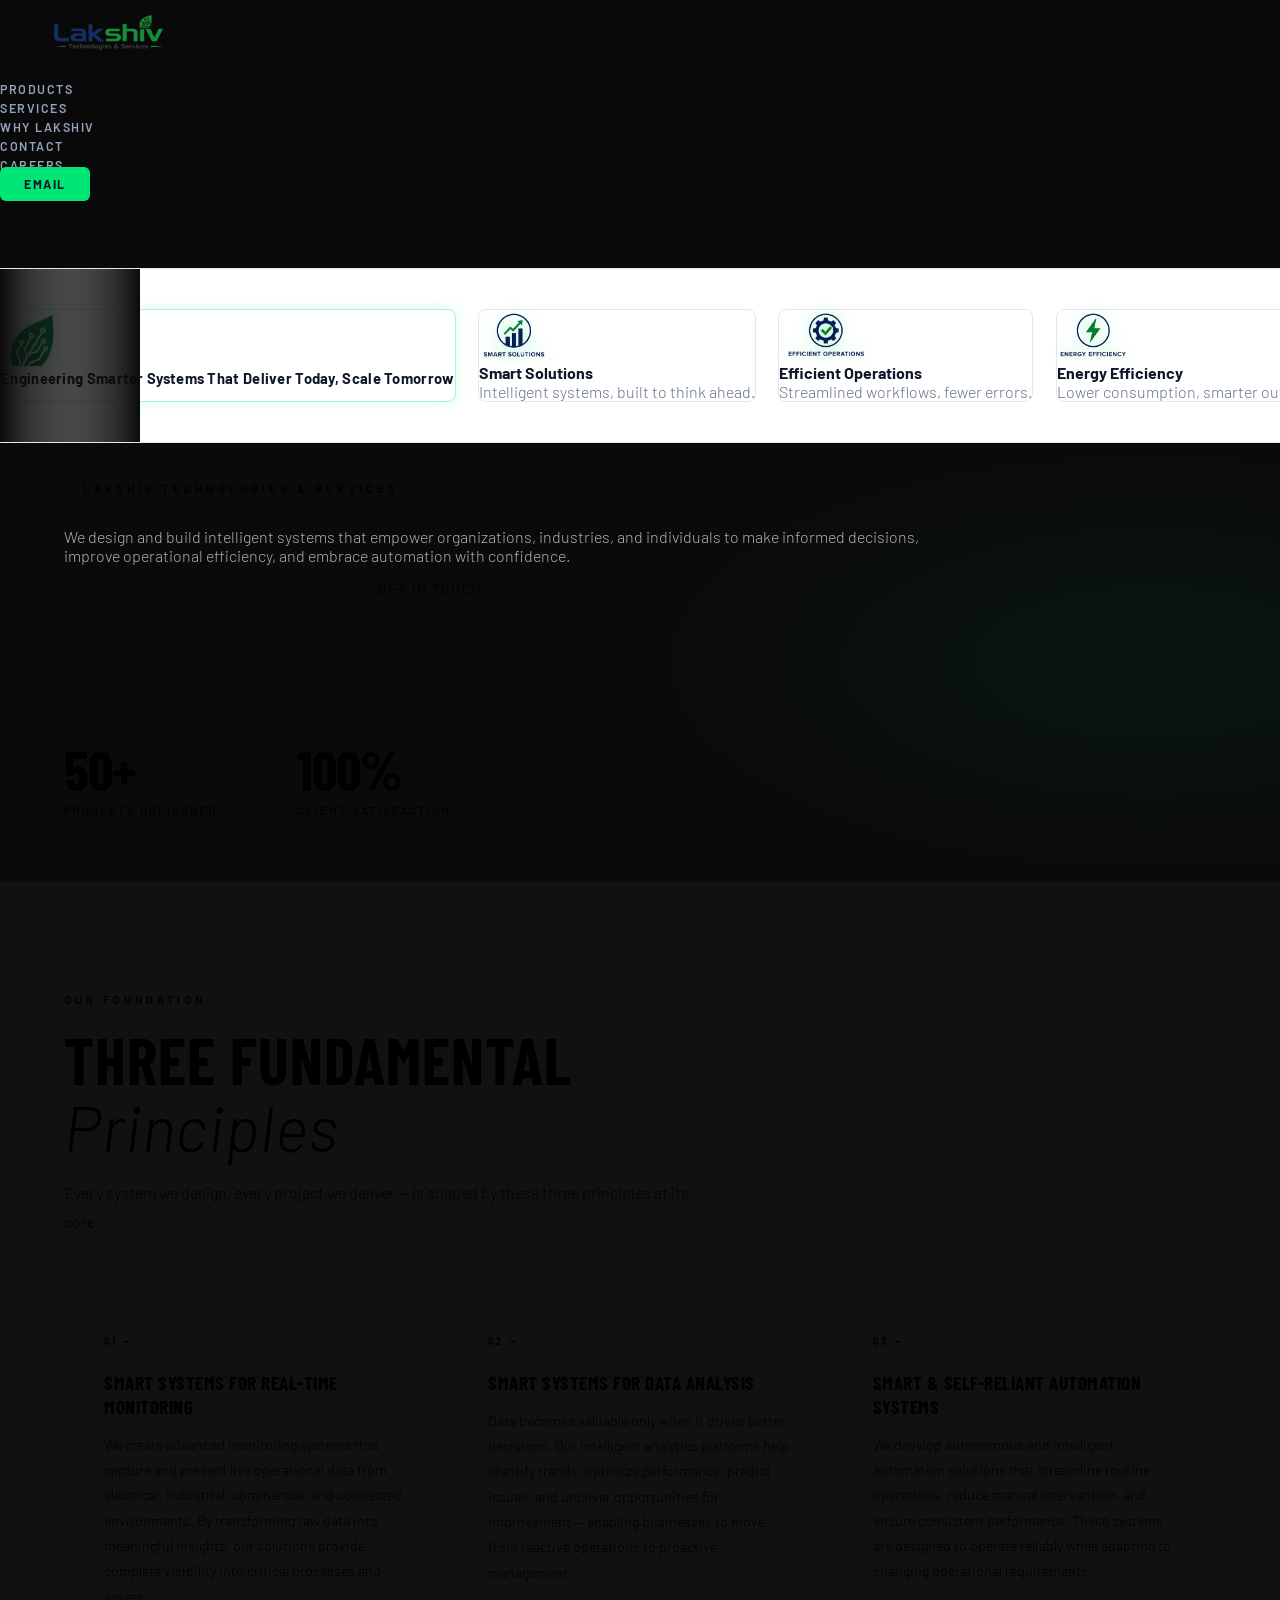
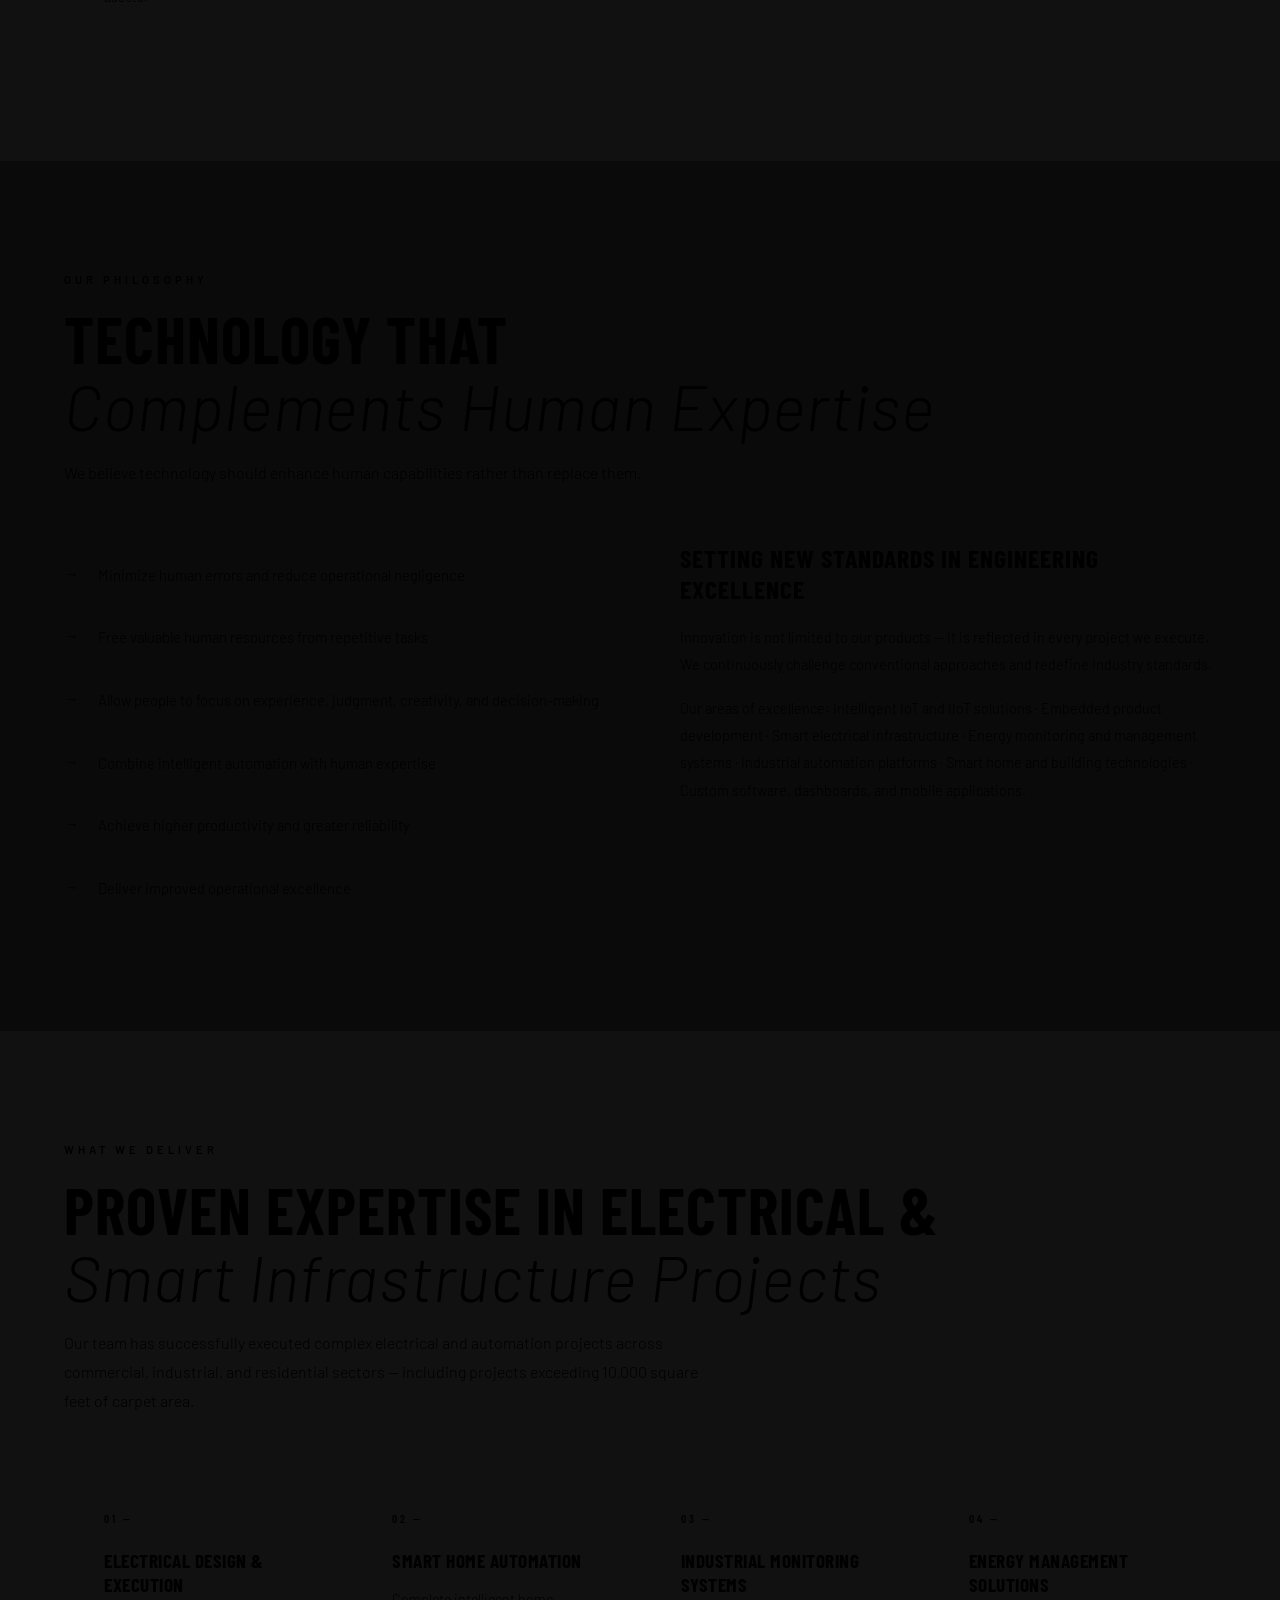
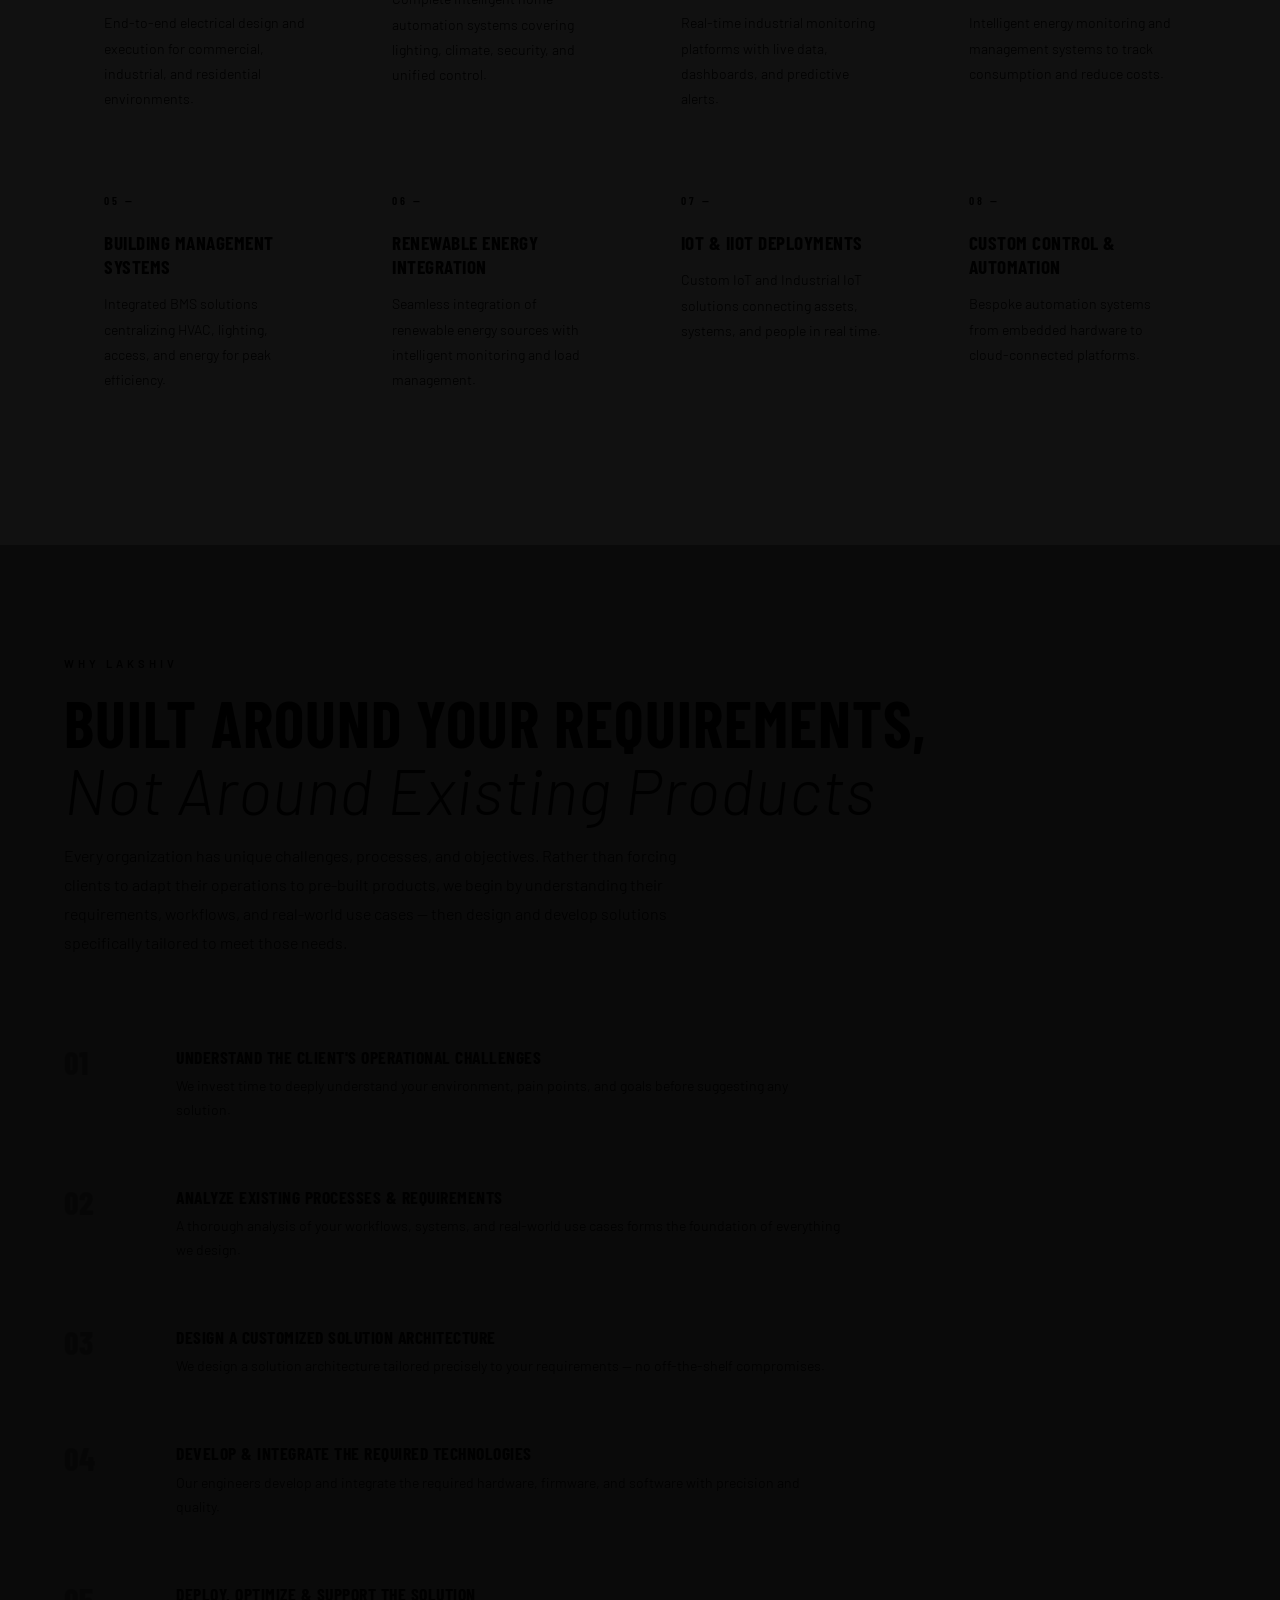
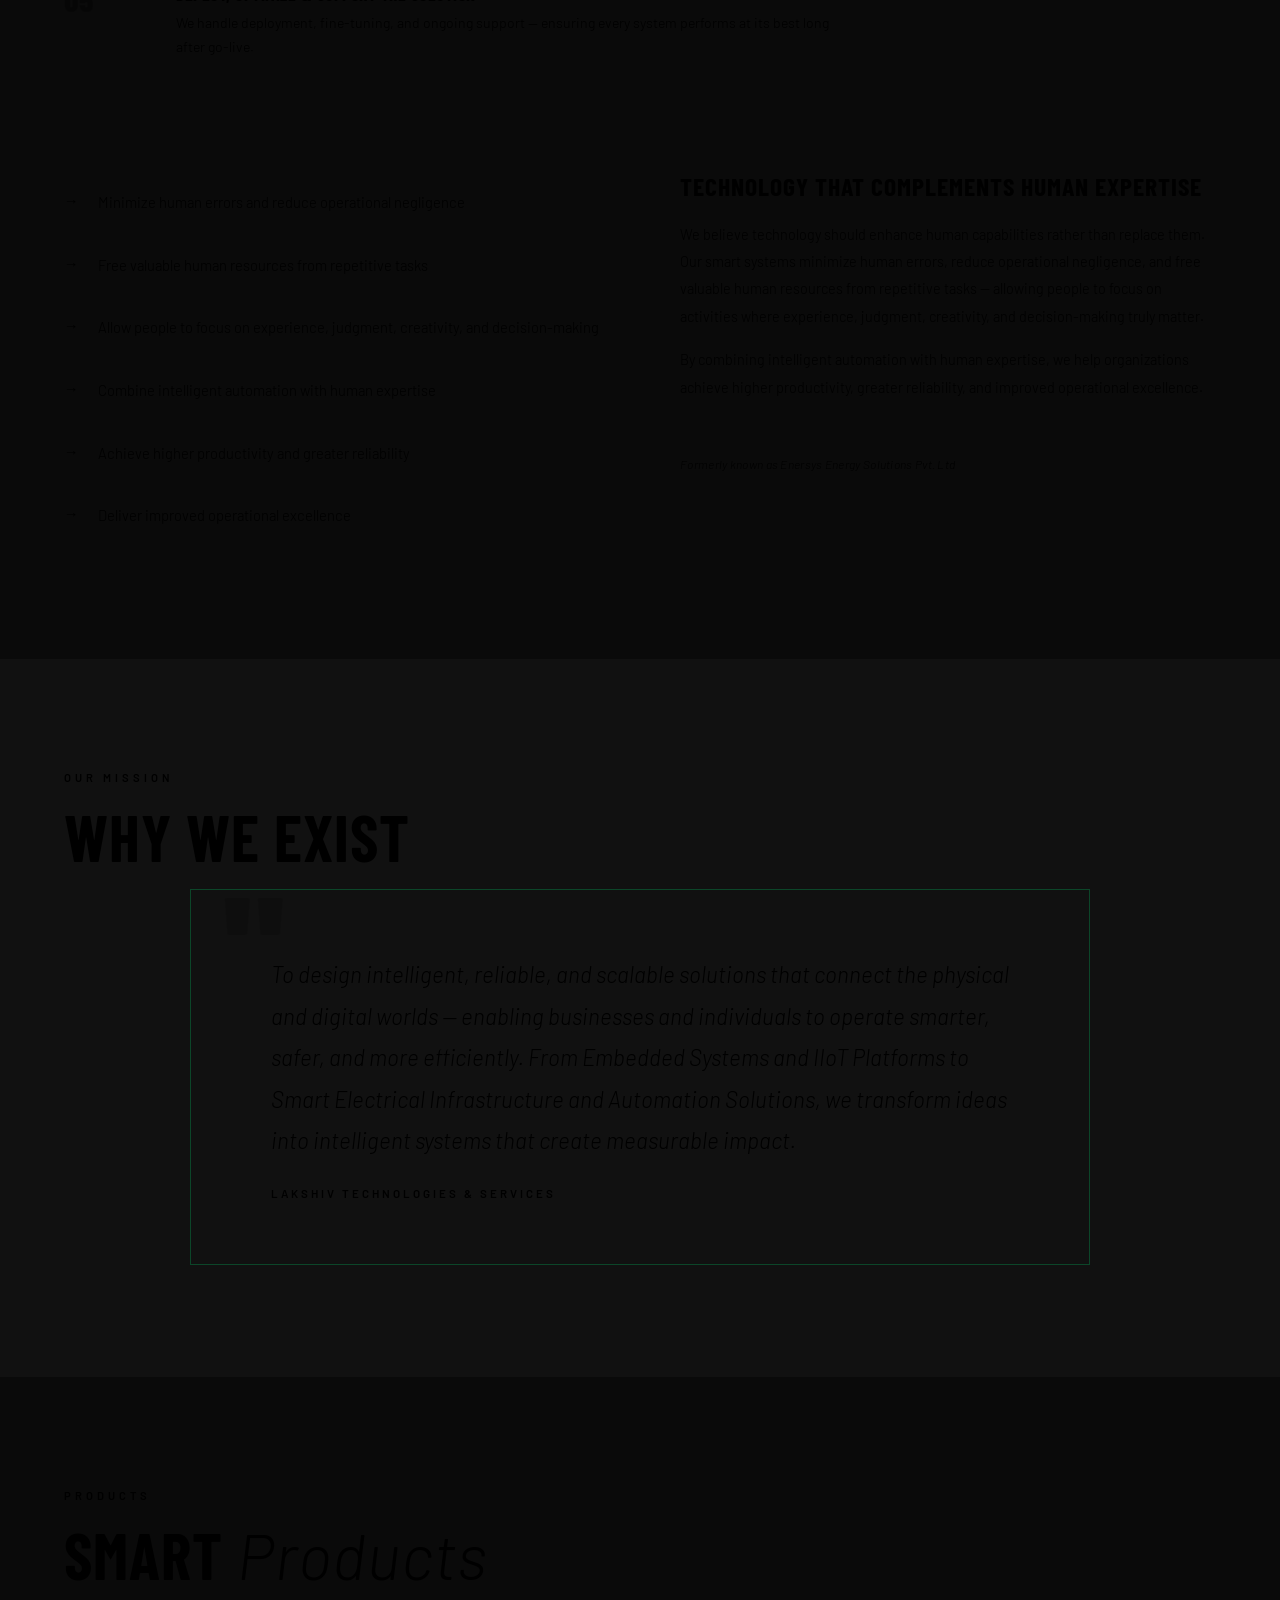
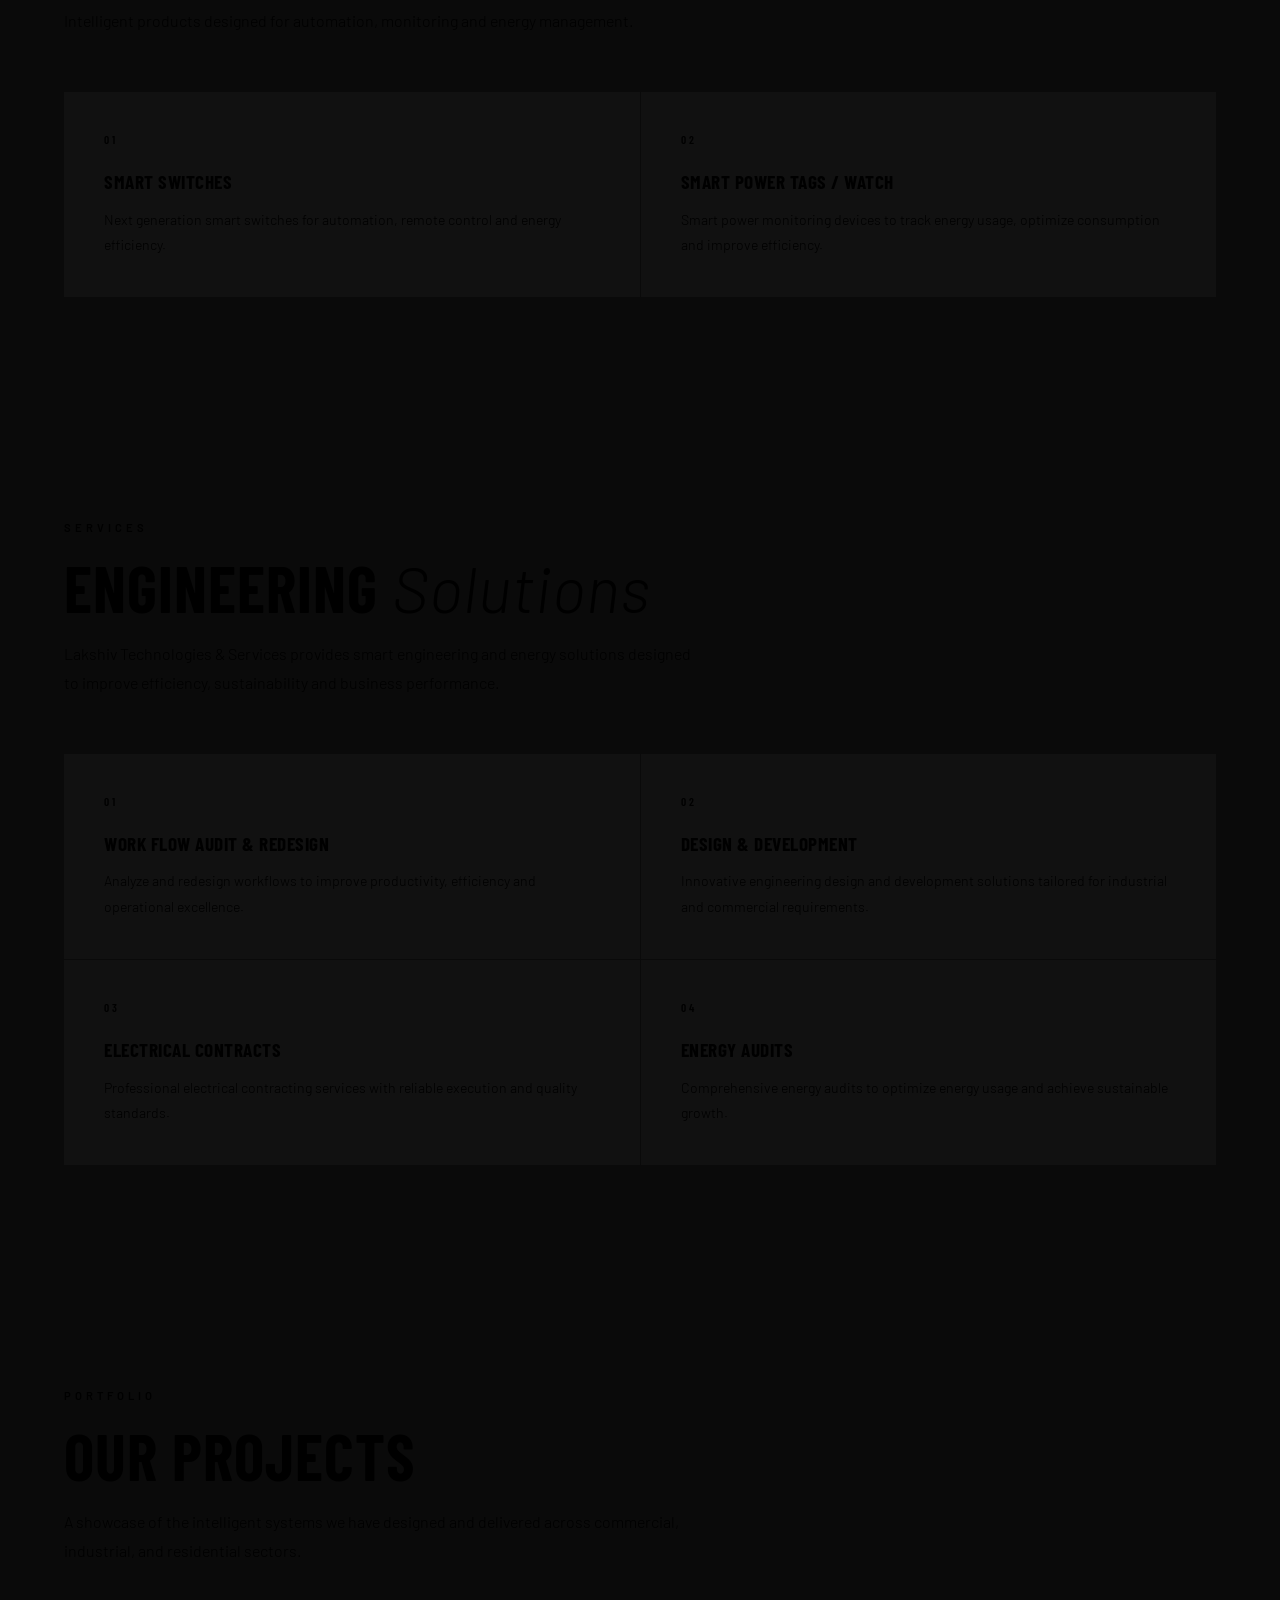
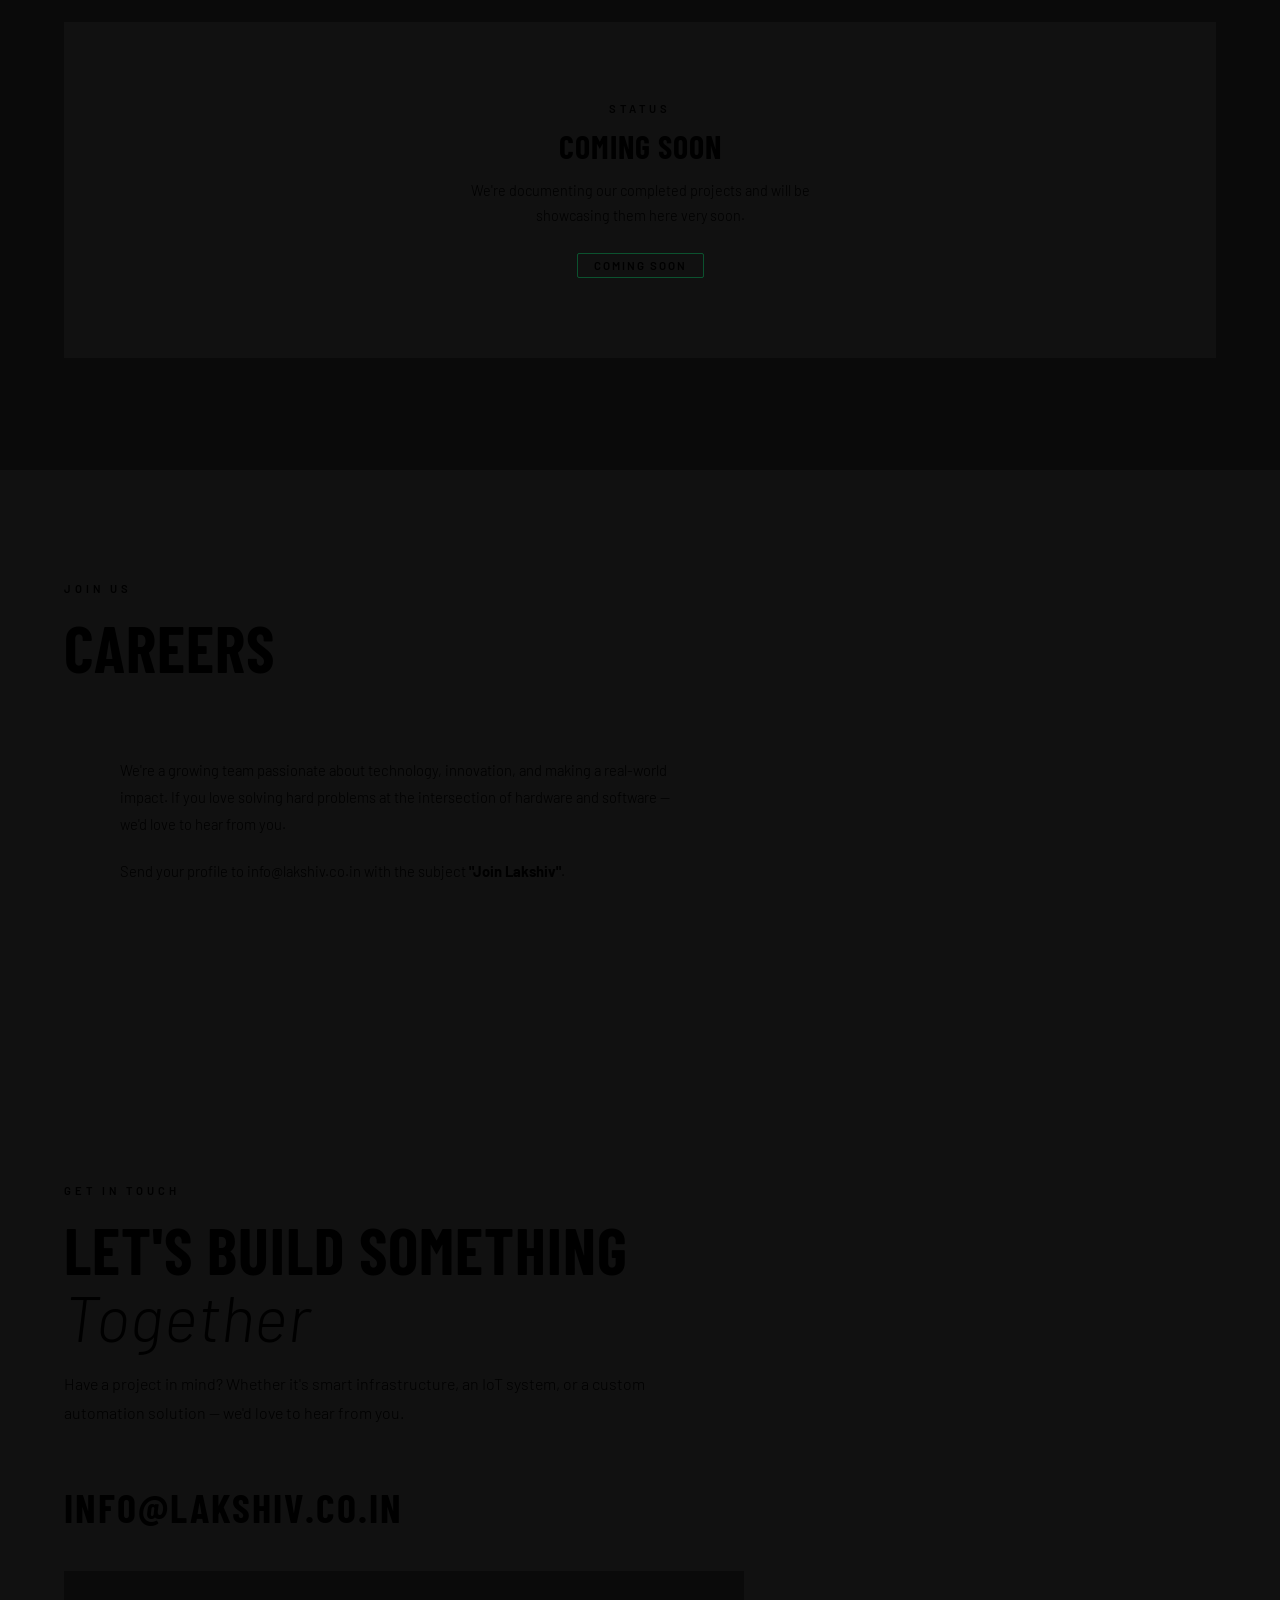
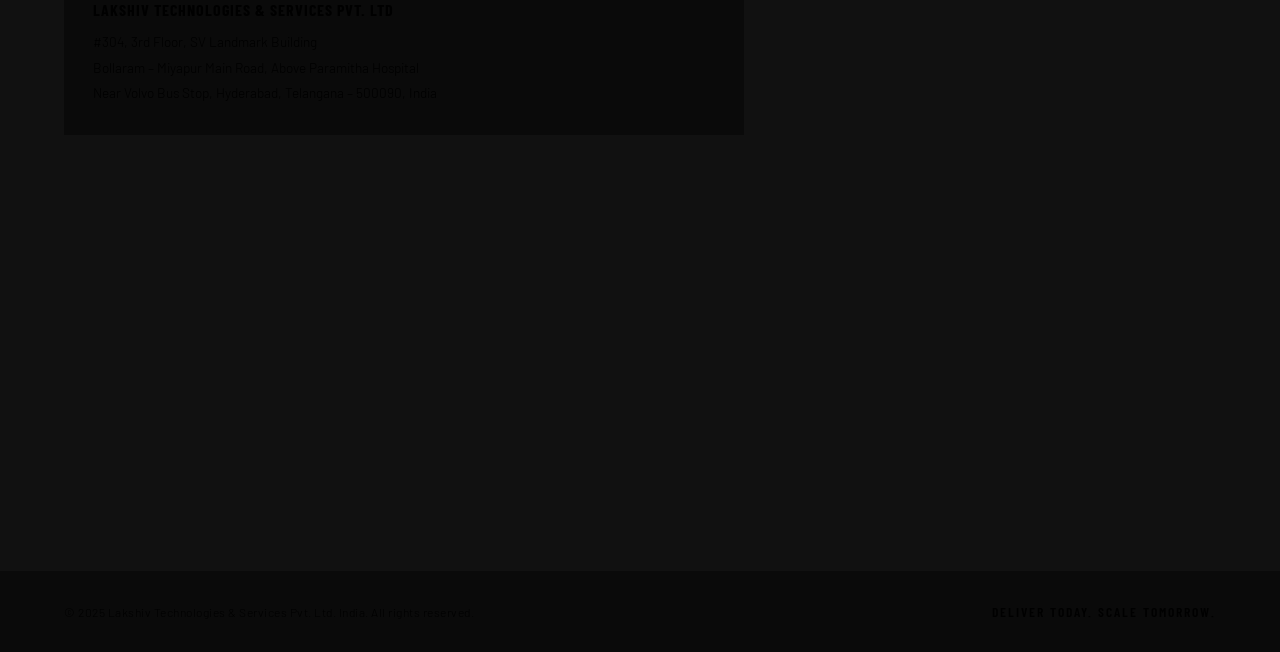
==== index.html @ 921e3954 "Update CSS variables and styles for dark theme" ====
<!DOCTYPE html>
<html lang="en">

<head>
  <meta charset="UTF-8" />
  <meta name="viewport" content="width=device-width, initial-scale=1.0" />
  <title>Lakshiv Technologies & Services — Engineering Smarter Systems</title>
  <link rel="icon" type="image/png" href="images/favicon.png">
  <link
    href="https://fonts.googleapis.com/css2?family=Barlow:ital,wght@0,300;0,400;0,500;0,600;0,700;0,800;1,700&family=Barlow+Condensed:wght@400;500;600;700;800&display=swap"
    rel="stylesheet" />
  <style>
  :root {
  --bg: #0A0A0A;
  --surface: #111111;
  --surface2: #161616;
}

    *,
    *::before,
    *::after {
      box-sizing: border-box;
      margin: 0;
      padding: 0;
    }

    html {
      scroll-behavior: smooth;
    }

    body {
      background: var(--bg);
      color: var(--text);
      font-family: 'Barlow', sans-serif;
      font-weight: 300;
      overflow-x: hidden;
      -webkit-font-smoothing: antialiased;
    }

    /* ── NAV ── */
 /* ── NAV ── */
nav{
    background: rgba(10,10,10,0.92);
    backdrop-filter: blur(16px);
}

.logo{
  display:flex;
  align-items:center;
  height:78px;
}

.logo img{
  width:220px;
  height:auto;
  display:block;
  object-fit:contain;
}

 .nav-links a{
    color:#94A3B8;
    text-decoration:none;
    font-size:0.78rem;
    font-weight:600;
    letter-spacing:1.5px;
    text-transform:uppercase;
    transition:all .25s ease;
}

.nav-links a:hover{
    color:#00E676;
}

   .nav-email-link{
    background:#00E676 !important;
    color:#0F172A !important;
    padding:0.6rem 1.5rem;
    border-radius:6px;
    font-weight:700 !important;
}

.nav-email-link:hover{
    opacity:0.9;
}

    /* ── MODAL ── */
    .modal-overlay {
      display: none;
      position: fixed;
      inset: 0;
      background: rgba(0, 0, 0, 0.8);
      backdrop-filter: blur(8px);
      z-index: 200;
      align-items: center;
      justify-content: center;
    }

    .modal-overlay.open {
      display: flex;
    }

    .modal-box {
      background: var(--surface);
      border: 1px solid var(--border2);
      border-radius: 4px;
      padding: 3rem;
      max-width: 460px;
      width: 90%;
      text-align: center;
      position: relative;
    }

    .modal-icon {
      font-size: 2.5rem;
      margin-bottom: 1rem;
    }

    .modal-box h2 {
      font-family: 'Barlow Condensed', sans-serif;
      font-weight: 700;
      font-size: 1.8rem;
      letter-spacing: 1px;
      text-transform: uppercase;
      margin-bottom: 0.8rem;
      color: var(--white);
    }

    .modal-box p {
      color: var(--muted);
      line-height: 1.75;
      font-size: 0.9rem;
    }

    .modal-close {
      position: absolute;
      top: 1rem;
      right: 1.2rem;
      background: none;
      border: none;
      color: var(--muted);
      font-size: 1.2rem;
      cursor: pointer;
      transition: color 0.2s;
    }

    .modal-close:hover {
      color: var(--white);
    }

    .modal-badge {
      display: inline-block;
      background: var(--green-dim);
      color: var(--green);
      border: 1px solid rgba(0, 230, 118, 0.3);
      border-radius: 2px;
      padding: 0.3rem 1rem;
      font-size: 0.72rem;
      margin-top: 1.2rem;
      letter-spacing: 2px;
      text-transform: uppercase;
      font-weight: 600;
    }

    /* ── SECTIONS ── */
    section {
      position: relative;
      z-index: 1;
      padding: 7rem 4rem;
    }

    .section-label {
      font-size: 0.7rem;
      letter-spacing: 4px;
      text-transform: uppercase;
      color: var(--green);
      margin-bottom: 1.2rem;
      font-weight: 600;
    }

    .section-title {
      font-family: 'Barlow Condensed', sans-serif;
      font-weight: 700;
      text-transform: uppercase;
      font-size: clamp(2.2rem, 5vw, 4rem);
      line-height: 1.05;
      letter-spacing: 1px;
      color: var(--white);
      margin-bottom: 1.2rem;
    }

    .section-title em {
      font-style: italic;
      color: var(--green);
      text-transform: none;
      font-family: 'Barlow', sans-serif;
      font-weight: 300;
    }

    .section-sub {
      color: var(--muted);
      max-width: 640px;
      line-height: 1.8;
      font-size: 1rem;
      margin-bottom: 3.5rem;
    }

    /* ── HERO ── */
#hero {
  min-height: auto;
  display: block;
  padding: 2rem 4rem 4rem;
}

    #hero::before {
      content: '';
      position: absolute;
      top: 0;
      right: 0;
      width: 50%;
      height: 100%;
      background: radial-gradient(ellipse at 80% 50%, rgba(0, 230, 118, 0.06) 0%, transparent 70%);
      pointer-events: none;
    }

    .hero-inner {
      max-width: 900px;
      position: relative;
      z-index: 1;
    }

    .hero-eyebrow {
      display: inline-flex;
      align-items: center;
      gap: 0.8rem;
      font-size: 0.72rem;
      letter-spacing: 4px;
      text-transform: uppercase;
      color: var(--green);
      margin-bottom: 2rem;
      font-weight: 600;
      animation: fadeUp 0.6s ease both;
    }

    .eyebrow-dot {
      width: 6px;
      height: 6px;
      border-radius: 50%;
      background: var(--green);
      animation: pulse 2s infinite;
    }

    @keyframes pulse {

      0%,
      100% {
        opacity: 1;
      }

      50% {
        opacity: 0.3;
      }
    }

    h1 {
      font-family: 'Barlow Condensed', sans-serif;
      font-weight: 800;
      text-transform: uppercase;
      font-size: clamp(2rem, 4vw, 3.4rem);
      line-height: 1.08;
      letter-spacing: 1px;
      color: var(--white);
      margin-bottom: 1.6rem;
      animation: fadeUp 0.7s 0.1s ease both;
    }

    h1 em {
      font-style: italic;
      color: var(--green);
      font-weight: 700;
      text-transform: none;
      font-family: 'Barlow', sans-serif;
    }

    h1 .dim {
      color: var(--muted);
    }

.hero-sub-text{
   color:#B0B0B0;
}
    .hero-btns {
      display: flex;
      gap: 1rem;
      flex-wrap: wrap;
      animation: fadeUp 0.7s 0.3s ease both;
    }

    .btn-primary {
      background: var(--green);
      color: var(--bg);
      border: none;
      padding: 1rem 2.5rem;
      border-radius: 2px;
      font-family: 'Barlow', sans-serif;
      font-weight: 600;
      font-size: 0.82rem;
      letter-spacing: 2px;
      text-transform: uppercase;
      cursor: pointer;
      transition: opacity 0.2s;
    }

    .btn-primary:hover {
      opacity: 0.85;
    }

    .btn-ghost {
      background: transparent;
      border: 1px solid var(--border2);
      color: var(--off-white);
      padding: 1rem 2.5rem;
      border-radius: 2px;
      font-family: 'Barlow', sans-serif;
      font-size: 0.82rem;
      letter-spacing: 2px;
      text-transform: uppercase;
      cursor: pointer;
      transition: border-color 0.2s, color 0.2s;
    }

    .btn-ghost:hover {
      border-color: var(--green);
      color: var(--green);
    }

    .stats {
      display: flex;
      gap: 5rem;
      margin-top: 5rem;
      padding-top: 3rem;
      border-top: 1px solid var(--border);
      animation: fadeUp 0.7s 0.4s ease both;
      flex-wrap: wrap;
    }

    .stat-val {
      font-family: 'Barlow Condensed', sans-serif;
      font-size: 3.5rem;
      font-weight: 700;
      color: var(--green);
      line-height: 1;
      letter-spacing: -1px;
    }

    .stat-label {
      font-size: 0.72rem;
      color: var(--muted);
      margin-top: 0.4rem;
      letter-spacing: 2px;
      text-transform: uppercase;
      font-weight: 500;
    }

    /* ── MARQUEE / SCROLLING CARDS ── */
   .marquee-wrap{
   background:#FFFFFF;
   border-top:1px solid #E5E7EB;
   border-bottom:1px solid #E5E7EB;
   padding:2.5rem 0;
   margin-top:76px;
   overflow:hidden;
   position:relative;
}

    .marquee-wrap::before,
    .marquee-wrap::after {
      content: '';
      position: absolute;
      top: 0;
      bottom: 0;
      width: 140px;
      z-index: 2;
      pointer-events: none;
    }

   .marquee-wrap::before{
    background:linear-gradient(
      90deg,
      #0A0A0A 0%,
      transparent 100%
    );
}

.marquee-wrap::after{
    background:linear-gradient(
      270deg,
      #0A0A0A 0%,
      transparent 100%
    );
}

    .marquee-track {
      display: flex;
      gap: 1.4rem;
      width: max-content;
      animation: marqueeScroll 30s linear infinite;
    }

    .marquee-wrap:hover .marquee-track {
      animation-play-state: paused;
    }

    @keyframes marqueeScroll {
      from {
        transform: translateX(0);
      }

      to {
        transform: translateX(-50%);
      }
    }

.m-card{
    background:#FFFFFF;
    border:1px solid #E5E7EB;
    border-radius:8px;
}


    .m-card:nth-child(2) {
      animation-delay: 0.4s;
    }

    .m-card:nth-child(3) {
      animation-delay: 0.8s;
    }

    .m-card:nth-child(4) {
      animation-delay: 1.2s;
    }

    .m-card:nth-child(5) {
      animation-delay: 1.6s;
    }

    @keyframes cardGlow {

      0%,
      100% {
        box-shadow: 0 0 0 rgba(0, 230, 118, 0);
        border-color: var(--border2);
      }

      50% {
        box-shadow: 0 0 22px rgba(0, 230, 118, 0.16);
        border-color: rgba(0, 230, 118, 0.4);
      }
    }

    .m-card::after {
      content: '';
      position: absolute;
      inset: 0;
      border-radius: 6px;
      background: linear-gradient(120deg, transparent 30%, rgba(0, 230, 118, 0.16) 50%, transparent 70%);
      transform: translateX(-100%);
      transition: opacity 0.3s ease;
      opacity: 0;
      pointer-events: none;
    }

    .m-card:hover {
      transform: translateY(-7px) scale(1.02);
      box-shadow: 0 14px 32px rgba(0, 230, 118, 0.2);
      border-color: var(--green);
    }

    .m-card:hover::after {
      opacity: 1;
      animation: shimmer 1.1s ease forwards;
    }

    @keyframes shimmer {
      to {
        transform: translateX(100%);
      }
    }

    .m-card img {
      height: 50px;
      width: auto;
      flex-shrink: 0;
      filter: drop-shadow(0 0 8px rgba(0, 230, 118, 0.3));
      position: relative;
      z-index: 1;
    }

    .m-card-text {
      position: relative;
      z-index: 1;
    }

.m-card-text h4{
    color:#0F172A;
}
.m-card-text p{
    color:#64748B;
}
    .m-card.headline{
    background:#FFFFFF;
    border:1px solid rgba(0,230,118,.35);
    box-shadow:0 0 18px rgba(0,230,118,.12);
}

    .m-card.headline .m-card-text h4 {
      font-size: 0.92rem;
      line-height: 1.35;
      letter-spacing: 0.3px;
    }

    .m-card.headline img {
      height: 56px;
    }

    /* ── CARDS GRID ── */
    .cards-grid {
      display: grid;
      gap: 1px;
      background: var(--border);
      border: 1px solid var(--border);
    }

    .cards-grid.three-col {
      grid-template-columns: repeat(3, 1fr);
    }

    .cards-grid.four-col {
      grid-template-columns: repeat(4, 1fr);
    }

    .cards-grid.two-col {
      grid-template-columns: repeat(2, 1fr);
    }

    .card {
      background: var(--surface);
      padding: 2.5rem;
      transition: background 0.2s;
      position: relative;
      overflow: hidden;
    }

    .card::before {
      content: '';
      position: absolute;
      top: 0;
      left: 0;
      width: 3px;
      height: 0;
      background: var(--green);
      transition: height 0.3s ease;
    }

    .card:hover {
      background: var(--surface2);
    }

    .card:hover::before {
      height: 100%;
    }

    .card-num {
      font-family: 'Barlow Condensed', sans-serif;
      font-size: 0.72rem;
      color: var(--green);
      margin-bottom: 1.5rem;
      letter-spacing: 3px;
      font-weight: 600;
    }

    .card h3 {
      font-family: 'Barlow Condensed', sans-serif;
      font-weight: 700;
      font-size: 1.2rem;
      margin-bottom: 0.8rem;
      color: var(--white);
      line-height: 1.25;
      text-transform: uppercase;
      letter-spacing: 0.5px;
    }

    .card p {
      font-size: 0.88rem;
      color: var(--muted);
      line-height: 1.8;
    }

    /* ── SPLIT ── */
    .split-grid {
      display: grid;
      grid-template-columns: 1fr 1fr;
      gap: 5rem;
      align-items: start;
    }

    .point-list {
      list-style: none;
      display: flex;
      flex-direction: column;
    }

    .point-item {
      display: flex;
      align-items: flex-start;
      gap: 1.2rem;
      padding: 1.2rem 0;
      border-bottom: 1px solid var(--border);
    }

    .point-item:first-child {
      border-top: 1px solid var(--border);
    }

    .point-arrow {
      color: var(--green);
      font-size: 0.9rem;
      margin-top: 2px;
      flex-shrink: 0;
      font-weight: 700;
    }

    .point-item span {
      font-size: 0.92rem;
      color: var(--off-white);
      line-height: 1.65;
    }

    .text-block h3 {
      font-family: 'Barlow Condensed', sans-serif;
      font-weight: 700;
      font-size: 1.6rem;
      color: var(--white);
      margin-bottom: 1.2rem;
      line-height: 1.2;
      text-transform: uppercase;
      letter-spacing: 1px;
    }

    .text-block p {
      font-size: 0.9rem;
      color: var(--muted);
      line-height: 1.9;
      margin-bottom: 1rem;
    }

    .formerly {
      font-size: 0.75rem;
      color: var(--muted);
      margin-top: 2rem;
      padding-top: 1.5rem;
      border-top: 1px solid var(--border);
      letter-spacing: 0.3px;
      font-style: italic;
    }

    /* ── STEPS ── */
    .approach-steps {
      display: flex;
      flex-direction: column;
      max-width: 780px;
      margin-bottom: 5rem;
    }

    .step {
      display: grid;
      grid-template-columns: 80px 1fr;
      gap: 2rem;
      align-items: start;
      padding: 2rem 0;
      border-bottom: 1px solid var(--border);
    }

    .step:first-child {
      border-top: 1px solid var(--border);
    }

    .step-num {
      font-family: 'Barlow Condensed', sans-serif;
      font-size: 2rem;
      font-weight: 800;
      color: var(--green);
      opacity: 0.3;
      line-height: 1;
    }

    .step h4 {
      font-family: 'Barlow Condensed', sans-serif;
      font-weight: 700;
      font-size: 1.1rem;
      margin-bottom: 0.4rem;
      color: var(--white);
      text-transform: uppercase;
      letter-spacing: 0.5px;
    }

    .step p {
      font-size: 0.88rem;
      color: var(--muted);
      line-height: 1.7;
    }

    /* ── MISSION ── */
    .mission-box {
      border: 1px solid rgba(0, 230, 118, 0.25);
      padding: 4rem 5rem;
      max-width: 900px;
      margin: 0 auto;
      position: relative;
      background: var(--green-dim);
    }

    .mission-box::before {
      content: '"';
      font-family: 'Barlow Condensed', sans-serif;
      font-size: 10rem;
      font-weight: 800;
      color: var(--green);
      opacity: 0.12;
      position: absolute;
      top: -1.5rem;
      left: 2rem;
      line-height: 1;
    }

    .mission-box blockquote {
      font-family: 'Barlow', sans-serif;
      font-size: clamp(1.1rem, 2vw, 1.4rem);
      font-weight: 300;
      line-height: 1.85;
      font-style: italic;
      color: var(--off-white);
      position: relative;
      z-index: 1;
    }

    .mission-box cite {
      display: block;
      margin-top: 1.5rem;
      font-size: 0.72rem;
      letter-spacing: 3px;
      text-transform: uppercase;
      color: var(--green);
      font-style: normal;
      font-weight: 600;
    }

    /* ── UNDER CONSTRUCTION ── */
    .under-construction {
      border: 1px solid var(--border);
      padding: 5rem 2rem;
      text-align: center;
      background: var(--surface);
    }

    .uc-label {
      font-size: 0.7rem;
      letter-spacing: 4px;
      text-transform: uppercase;
      color: var(--green);
      margin-bottom: 0.8rem;
      font-weight: 600;
    }

    .uc-title {
      font-family: 'Barlow Condensed', sans-serif;
      font-size: 2rem;
      font-weight: 700;
      color: var(--white);
      text-transform: uppercase;
      letter-spacing: 1px;
      margin-bottom: 0.8rem;
    }

    .uc-text {
      color: var(--muted);
      font-size: 0.9rem;
      line-height: 1.75;
      max-width: 400px;
      margin: 0 auto 1.5rem;
    }

    .uc-badge {
      display: inline-block;
      background: var(--green-dim);
      color: var(--green);
      border: 1px solid rgba(0, 230, 118, 0.3);
      border-radius: 2px;
      padding: 0.3rem 1rem;
      font-size: 0.72rem;
      letter-spacing: 2px;
      text-transform: uppercase;
      font-weight: 600;
    }

    /* ── CAREERS ── */
    .careers-box {
      border: 1px solid var(--border);
      padding: 3.5rem;
      background: var(--surface);
      max-width: 680px;
    }

    .careers-box p {
      color: var(--muted);
      line-height: 1.85;
      margin-bottom: 1.2rem;
      font-size: 0.92rem;
    }

    /* ── CONTACT ── */
    #contact {
      background: var(--surface);
      border-top: 1px solid var(--border);
    }

    .contact-box {
      max-width: 680px;
    }

    .contact-email {
      font-family: 'Barlow Condensed', sans-serif;
      font-size: 2.5rem;
      font-weight: 700;
      text-transform: uppercase;
      letter-spacing: 2px;
      color: var(--green);
      text-decoration: none;
      display: block;
      margin-bottom: 2.5rem;
      transition: opacity 0.2s;
    }

    .contact-email:hover {
      opacity: 0.7;
    }

    .address-block {
      padding: 1.8rem;
      border: 1px solid var(--border);
      background: var(--bg);
      margin-bottom: 1.5rem;
    }

    .address-block strong {
      font-family: 'Barlow Condensed', sans-serif;
      font-size: 1rem;
      font-weight: 700;
      color: var(--white);
      text-transform: uppercase;
      letter-spacing: 1px;
      display: block;
      margin-bottom: 0.6rem;
    }

    .address-block p {
      font-size: 0.85rem;
      color: var(--muted);
      line-height: 1.9;
    }

    .map-container {
      border: 1px solid var(--border);
      overflow: hidden;
    }

    .map-container iframe {
      display: block;
      width: 100%;
      height: 300px;
      border: none;
      filter: grayscale(100%) invert(90%) contrast(90%);
    }

    /* ── FOOTER ── */
    footer {
      border-top: 1px solid var(--border);
      padding: 2rem 4rem;
      display: flex;
      justify-content: space-between;
      align-items: center;
      flex-wrap: wrap;
      gap: 1rem;
      background: var(--bg);
    }

    footer p {
      font-size: 0.75rem;
      color: var(--muted);
      letter-spacing: 0.5px;
    }

    .footer-brand {
      font-family: 'Barlow Condensed', sans-serif;
      font-size: 0.85rem;
      color: var(--green);
      letter-spacing: 2px;
      text-transform: uppercase;
      font-weight: 600;
    }

    /* ── DIVIDER LINES ── */
    .section-divider {
      border: none;
      border-top: 1px solid var(--border);
      margin: 0;
    }

    /* ── ANIMATIONS ── */
    @keyframes fadeUp {
      from {
        opacity: 0;
        transform: translateY(20px);
      }

      to {
        opacity: 1;
        transform: translateY(0);
      }
    }

    .reveal {
      opacity: 0;
      transform: translateY(24px);
      transition: opacity 0.7s ease, transform 0.7s ease;
    }

    .reveal.visible {
      opacity: 1;
      transform: translateY(0);
    }

    /* ── RESPONSIVE ── */
    @media (max-width: 900px) {
      nav {
        padding: 1rem 1.5rem;
      }

      .nav-links {
        display: none;
      }

    #hero{
   background:#0A0A0A;
}
      .stats {
        gap: 2.5rem;
      }

      .split-grid {
        grid-template-columns: 1fr;
        gap: 2.5rem;
      }

      .cards-grid.three-col,
      .cards-grid.four-col,
      .cards-grid.two-col {
        grid-template-columns: 1fr;
      }

      .mission-box {
        padding: 2.5rem 2rem;
      }

      .m-card {
        width: 240px;
        padding: 1.2rem 1.1rem;
      }

      .m-card.headline {
        width: 280px;
      }

      .m-card img {
        height: 40px;
      }

      footer {
        flex-direction: column;
        text-align: center;
      }
    }
  </style>
</head>

<body>

  <!-- MODAL -->
  <div class="modal-overlay" id="ucModal">
    <div class="modal-box">
      <button class="modal-close" onclick="closeModal()">✕</button>
      <div class="modal-icon">🚧</div>
      <h2 id="modalTitle">Coming Soon</h2>
      <p id="modalDesc"></p>
      <div class="modal-badge">Coming Soon</div>
      <p id="modalNote"
        style="margin-top:1rem; font-size:0.78rem; color:var(--muted); font-style:italic; display:none;"></p>
    </div>
  </div>

  <!-- NAV -->
  <nav>
    <a href="#hero" class="logo">
      <img src="images/lakshiv-logo.png" alt="Lakshiv Technologies & Services">
    </a>
    <ul class="nav-links">
      <li><a href="#products"
         >Products</a>
      </li>
      <li><a href="#services"
          >Services</a>
      </li>
      <li><a href="#why">Why Lakshiv</a></li>
      <li><a href="#contact" onclick="highlightAddress()">Contact</a></li>
      <li><a href="#careers">Careers</a></li>
      <li><a href="https://login.lakshiv.co.in/login/" target="_blank" class="nav-email-link">Email</a></li>
    </ul>
  </nav>

  <!-- FLASHY SCROLLING CARDS -->
  <div class="marquee-wrap">
    <div class="marquee-track" id="marqueeTrack">
      <div class="m-card headline">
        <img
          src="[data-uri]"
          alt="Lakshiv" />
        <div class="m-card-text">
          <h4>Engineering Smarter Systems That Deliver Today, Scale Tomorrow</h4>
        </div>
      </div>
      <div class="m-card">
        <img
          src="[data-uri]"
          alt="Smart Solutions" />
        <div class="m-card-text">
          <h4>Smart Solutions</h4>
          <p>Intelligent systems, built to think ahead.</p>
        </div>
      </div>
      <div class="m-card">
        <img
          src="[data-uri]"
          alt="Efficient Operations" />
        <div class="m-card-text">
          <h4>Efficient Operations</h4>
          <p>Streamlined workflows, fewer errors.</p>
        </div>
      </div>
      <div class="m-card">
        <img
          src="[data-uri]"
          alt="Energy Efficiency" />
        <div class="m-card-text">
          <h4>Energy Efficiency</h4>
          <p>Lower consumption, smarter output.</p>
        </div>
      </div>
      <div class="m-card">
        <img
          src="[data-uri]"
          alt="Sustainable Future" />
        <div class="m-card-text">
          <h4>Sustainable Future</h4>
          <p>Built to last, designed to scale.</p>
        </div>
      </div>
      <div class="m-card headline">
        <img
          src="[data-uri]"
          alt="Lakshiv" />
        <div class="m-card-text">
          <h4>Engineering Smarter Systems That Deliver Today, Scale Tomorrow</h4>
        </div>
      </div>
      <div class="m-card">
        <img
          src="[data-uri]"
          alt="Smart Solutions" />
        <div class="m-card-text">
          <h4>Smart Solutions</h4>
          <p>Intelligent systems, built to think ahead.</p>
        </div>
      </div>
      <div class="m-card">
        <img
          src="[data-uri]"
          alt="Efficient Operations" />
        <div class="m-card-text">
          <h4>Efficient Operations</h4>
          <p>Streamlined workflows, fewer errors.</p>
        </div>
      </div>
      <div class="m-card">
        <img
          src="[data-uri]"
          alt="Energy Efficiency" />
        <div class="m-card-text">
          <h4>Energy Efficiency</h4>
          <p>Lower consumption, smarter output.</p>
        </div>
      </div>
      <div class="m-card">
        <img
          src="[data-uri]"
          alt="Sustainable Future" />
        <div class="m-card-text">
          <h4>Sustainable Future</h4>
          <p>Built to last, designed to scale.</p>
        </div>
      </div>
    </div>
  </div>

  <!-- HERO -->
  <section id="hero">
    <div class="hero-inner">
      <div class="hero-eyebrow">
        <span class="eyebrow-dot"></span>
        Lakshiv Technologies &amp; Services
      </div>
      <p class="hero-sub-text">
        We design and build intelligent systems that empower organizations, industries, and individuals to make informed
        decisions, improve operational efficiency, and embrace automation with confidence.
      </p>
      <div class="hero-btns">
        <button class="btn-primary"
          onclick="document.getElementById('principles').scrollIntoView({behavior:'smooth'})">Discover What We
          Do</button>
        <button class="btn-ghost" onclick="document.getElementById('contact').scrollIntoView({behavior:'smooth'})">Get
          In Touch</button>
      </div>
      <div class="stats">
        <div>
          <div class="stat-val">50+</div>
          <div class="stat-label">Projects Delivered</div>
        </div>
        <div>
          <div class="stat-val">100%</div>
          <div class="stat-label">Client Satisfaction</div>
        </div>
      </div>
    </div>
  </section>



  <!-- SECTION 1: THREE CORE PRINCIPLES -->
  <section id="principles" style="background: var(--surface); border-top: 1px solid var(--border);">
    <div class="section-label reveal">Our Foundation</div>
    <h2 class="section-title reveal">Three Fundamental<br /><em>Principles</em></h2>
    <p class="section-sub reveal">Every system we design, every project we deliver — is shaped by these three principles
      at its core.</p>
    <div class="cards-grid three-col">
      <div class="card reveal">
        <div class="card-num">01 —</div>
        <h3>Smart Systems for Real-Time Monitoring</h3>
        <p>We create advanced monitoring systems that capture and present live operational data from electrical,
          industrial, commercial, and connected environments. By transforming raw data into meaningful insights, our
          solutions provide complete visibility into critical processes and assets.</p>
      </div>
      <div class="card reveal">
        <div class="card-num">02 —</div>
        <h3>Smart Systems for Data Analysis</h3>
        <p>Data becomes valuable only when it drives better decisions. Our intelligent analytics platforms help identify
          trends, optimize performance, predict issues, and uncover opportunities for improvement — enabling businesses
          to move from reactive operations to proactive management.</p>
      </div>
      <div class="card reveal">
        <div class="card-num">03 —</div>
        <h3>Smart &amp; Self-Reliant Automation Systems</h3>
        <p>We develop autonomous and intelligent automation solutions that streamline routine operations, reduce manual
          intervention, and ensure consistent performance. These systems are designed to operate reliably while adapting
          to changing operational requirements.</p>
      </div>
    </div>
  </section>

  <!-- SECTION 2: TECHNOLOGY & HUMAN EXPERTISE -->
  <section id="expertise" style="border-top: 1px solid var(--border);">
    <div class="section-label reveal">Our Philosophy</div>
    <h2 class="section-title reveal">Technology That<br /><em>Complements Human Expertise</em></h2>
    <p class="section-sub reveal">We believe technology should enhance human capabilities rather than replace them.</p>
    <div class="split-grid">
      <ul class="point-list">
        <li class="point-item reveal">
          <div class="point-arrow">→</div><span>Minimize human errors and reduce operational negligence</span>
        </li>
        <li class="point-item reveal">
          <div class="point-arrow">→</div><span>Free valuable human resources from repetitive tasks</span>
        </li>
        <li class="point-item reveal">
          <div class="point-arrow">→</div><span>Allow people to focus on experience, judgment, creativity, and
            decision-making</span>
        </li>
        <li class="point-item reveal">
          <div class="point-arrow">→</div><span>Combine intelligent automation with human expertise</span>
        </li>
        <li class="point-item reveal">
          <div class="point-arrow">→</div><span>Achieve higher productivity and greater reliability</span>
        </li>
        <li class="point-item reveal">
          <div class="point-arrow">→</div><span>Deliver improved operational excellence</span>
        </li>
      </ul>
      <div class="text-block reveal">
        <h3>Setting New Standards in Engineering Excellence</h3>
        <p>Innovation is not limited to our products — it is reflected in every project we execute. We continuously
          challenge conventional approaches and redefine industry standards.</p>
        <p>Our areas of excellence: Intelligent IoT and IIoT solutions · Embedded product development · Smart electrical
          infrastructure · Energy monitoring and management systems · Industrial automation platforms · Smart home and
          building technologies · Custom software, dashboards, and mobile applications.</p>
      </div>
    </div>
  </section>

  <!-- SECTION 3: PROVEN EXPERTISE -->
  <section id="capabilities" style="background: var(--surface); border-top: 1px solid var(--border);">
    <div class="section-label reveal">What We Deliver</div>
    <h2 class="section-title reveal">Proven Expertise in Electrical &amp;<br /><em>Smart Infrastructure Projects</em>
    </h2>
    <p class="section-sub reveal">Our team has successfully executed complex electrical and automation projects across
      commercial, industrial, and residential sectors — including projects exceeding 10,000 square feet of carpet area.
    </p>
    <div class="cards-grid four-col">
      <div class="card reveal">
        <div class="card-num">01 —</div>
        <h3>Electrical Design &amp; Execution</h3>
        <p>End-to-end electrical design and execution for commercial, industrial, and residential environments.</p>
      </div>
      <div class="card reveal">
        <div class="card-num">02 —</div>
        <h3>Smart Home Automation</h3>
        <p>Complete intelligent home automation systems covering lighting, climate, security, and unified control.</p>
      </div>
      <div class="card reveal">
        <div class="card-num">03 —</div>
        <h3>Industrial Monitoring Systems</h3>
        <p>Real-time industrial monitoring platforms with live data, dashboards, and predictive alerts.</p>
      </div>
      <div class="card reveal">
        <div class="card-num">04 —</div>
        <h3>Energy Management Solutions</h3>
        <p>Intelligent energy monitoring and management systems to track consumption and reduce costs.</p>
      </div>
      <div class="card reveal">
        <div class="card-num">05 —</div>
        <h3>Building Management Systems</h3>
        <p>Integrated BMS solutions centralizing HVAC, lighting, access, and energy for peak efficiency.</p>
      </div>
      <div class="card reveal">
        <div class="card-num">06 —</div>
        <h3>Renewable Energy Integration</h3>
        <p>Seamless integration of renewable energy sources with intelligent monitoring and load management.</p>
      </div>
      <div class="card reveal">
        <div class="card-num">07 —</div>
        <h3>IoT &amp; IIoT Deployments</h3>
        <p>Custom IoT and Industrial IoT solutions connecting assets, systems, and people in real time.</p>
      </div>
      <div class="card reveal">
        <div class="card-num">08 —</div>
        <h3>Custom Control &amp; Automation</h3>
        <p>Bespoke automation systems from embedded hardware to cloud-connected platforms.</p>
      </div>
    </div>
  </section>

  <!-- SECTION 4: WHY LAKSHIV -->
  <section id="why" style="border-top: 1px solid var(--border);">
    <div class="section-label reveal">Why Lakshiv</div>
    <h2 class="section-title reveal">Built Around Your Requirements,<br /><em>Not Around Existing Products</em></h2>
    <p class="section-sub reveal">Every organization has unique challenges, processes, and objectives. Rather than
      forcing clients to adapt their operations to pre-built products, we begin by understanding their requirements,
      workflows, and real-world use cases — then design and develop solutions specifically tailored to meet those needs.
    </p>
    <div class="approach-steps">
      <div class="step reveal">
        <div class="step-num">01</div>
        <div>
          <h4>Understand the Client's Operational Challenges</h4>
          <p>We invest time to deeply understand your environment, pain points, and goals before suggesting any
            solution.</p>
        </div>
      </div>
      <div class="step reveal">
        <div class="step-num">02</div>
        <div>
          <h4>Analyze Existing Processes &amp; Requirements</h4>
          <p>A thorough analysis of your workflows, systems, and real-world use cases forms the foundation of everything
            we design.</p>
        </div>
      </div>
      <div class="step reveal">
        <div class="step-num">03</div>
        <div>
          <h4>Design a Customized Solution Architecture</h4>
          <p>We design a solution architecture tailored precisely to your requirements — no off-the-shelf compromises.
          </p>
        </div>
      </div>
      <div class="step reveal">
        <div class="step-num">04</div>
        <div>
          <h4>Develop &amp; Integrate the Required Technologies</h4>
          <p>Our engineers develop and integrate the required hardware, firmware, and software with precision and
            quality.</p>
        </div>
      </div>
      <div class="step reveal">
        <div class="step-num">05</div>
        <div>
          <h4>Deploy, Optimize &amp; Support the Solution</h4>
          <p>We handle deployment, fine-tuning, and ongoing support — ensuring every system performs at its best long
            after go-live.</p>
        </div>
      </div>
    </div>
    <div class="split-grid">
      <ul class="point-list">
        <li class="point-item reveal">
          <div class="point-arrow">→</div><span>Minimize human errors and reduce operational negligence</span>
        </li>
        <li class="point-item reveal">
          <div class="point-arrow">→</div><span>Free valuable human resources from repetitive tasks</span>
        </li>
        <li class="point-item reveal">
          <div class="point-arrow">→</div><span>Allow people to focus on experience, judgment, creativity, and
            decision-making</span>
        </li>
        <li class="point-item reveal">
          <div class="point-arrow">→</div><span>Combine intelligent automation with human expertise</span>
        </li>
        <li class="point-item reveal">
          <div class="point-arrow">→</div><span>Achieve higher productivity and greater reliability</span>
        </li>
        <li class="point-item reveal">
          <div class="point-arrow">→</div><span>Deliver improved operational excellence</span>
        </li>
      </ul>
      <div class="text-block reveal">
        <h3>Technology That Complements Human Expertise</h3>
        <p>We believe technology should enhance human capabilities rather than replace them. Our smart systems minimize
          human errors, reduce operational negligence, and free valuable human resources from repetitive tasks —
          allowing people to focus on activities where experience, judgment, creativity, and decision-making truly
          matter.</p>
        <p>By combining intelligent automation with human expertise, we help organizations achieve higher productivity,
          greater reliability, and improved operational excellence.</p>
        <div class="formerly">Formerly known as Enersys Energy Solutions Pvt. Ltd</div>
      </div>
    </div>
  </section>

  <!-- SECTION 5: OUR MISSION -->
  <section id="mission" style="background: var(--surface); border-top: 1px solid var(--border);">
    <div class="section-label reveal">Our Mission</div>
    <h2 class="section-title reveal">Why We Exist</h2>
    <div class="mission-box reveal">
      <blockquote>
        To design intelligent, reliable, and scalable solutions that connect the physical and digital worlds — enabling
        businesses and individuals to operate smarter, safer, and more efficiently. From Embedded Systems and IIoT
        Platforms to Smart Electrical Infrastructure and Automation Solutions, we transform ideas into intelligent
        systems that create measurable impact.
      </blockquote>
      <cite>Lakshiv Technologies &amp; Services</cite>
    </div>
  </section>

  <!-- PRODUCTS — COMING SOON -->
  <section id="products" class="reveal">

    <div class="section-label">Products</div>

    <h2 class="section-title">
      Smart <em>Products</em>
    </h2>

    <p class="section-sub">
      Intelligent products designed for automation,
      monitoring and energy management.
    </p>

    <div class="cards-grid two-col">

      <div class="card">
        <div class="card-num">01</div>

        <h3>Smart Switches</h3>

        <p>
          Next generation smart switches for automation,
          remote control and energy efficiency.
        </p>
      </div>

      <div class="card">

        <div class="card-num">02</div>

        <h3>Smart Power Tags / Watch</h3>

        <p>
          Smart power monitoring devices to track energy usage,
          optimize consumption and improve efficiency.
        </p>

      </div>

    </div>

  </section>

  <!-- SERVICES — COMING SOON -->
  <section id="services" class="reveal">
    <div class="section-label">Services</div>
    <h2 class="section-title">
      Engineering <em>Solutions</em>
    </h2>

    <p class="section-sub">
      Lakshiv Technologies & Services provides smart engineering and energy solutions
      designed to improve efficiency, sustainability and business performance.
    </p>

    <div class="cards-grid two-col">

      <div class="card">
        <div class="card-num">01</div>
        <h3>Work Flow Audit & Redesign</h3>
        <p>
          Analyze and redesign workflows to improve productivity,
          efficiency and operational excellence.
        </p>
      </div>

      <div class="card">
        <div class="card-num">02</div>
        <h3>Design & Development</h3>
        <p>
          Innovative engineering design and development solutions
          tailored for industrial and commercial requirements.
        </p>
      </div>

      <div class="card">
        <div class="card-num">03</div>
        <h3>Electrical Contracts</h3>
        <p>
          Professional electrical contracting services with
          reliable execution and quality standards.
        </p>
      </div>

      <div class="card">
        <div class="card-num">04</div>
        <h3>Energy Audits</h3>
        <p>
          Comprehensive energy audits to optimize energy usage
          and achieve sustainable growth.
        </p>
      </div>

    </div>
  </section>

  <!-- PROJECTS — COMING SOON -->
  <section id="projects" style="border-top: 1px solid var(--border);">
    <div class="section-label reveal">Portfolio</div>
    <h2 class="section-title reveal">Our Projects</h2>
    <p class="section-sub reveal">A showcase of the intelligent systems we have designed and delivered across
      commercial, industrial, and residential sectors.</p>
    <div class="under-construction reveal">
      <div class="uc-label">Status</div>
      <div class="uc-title">Coming Soon</div>
      <p class="uc-text">We're documenting our completed projects and will be showcasing them here very soon.</p>
      <span class="uc-badge">Coming Soon</span>
    </div>
  </section>

  <!-- CAREERS -->
  <section id="careers" style="background: var(--surface); border-top: 1px solid var(--border);">
    <div class="section-label reveal">Join Us</div>
    <h2 class="section-title reveal">Careers</h2>
    <div class="careers-box reveal">
      <p>We're a growing team passionate about technology, innovation, and making a real-world impact. If you love
        solving hard problems at the intersection of hardware and software — we'd love to hear from you.</p>
      <p>Send your profile to <a href="mailto:info@lakshiv.co.in"
          style="color:var(--green); text-decoration:none;">info@lakshiv.co.in</a> with the subject <strong
          style="color:var(--white);">"Join Lakshiv"</strong>.</p>
    </div>
  </section>

  <!-- CONTACT -->
  <section id="contact">
    <div class="section-label reveal">Get In Touch</div>
    <h2 class="section-title reveal">Let's Build Something<br /><em>Together</em></h2>
    <div class="contact-box">
      <p class="section-sub reveal">Have a project in mind? Whether it's smart infrastructure, an IoT system, or a
        custom automation solution — we'd love to hear from you.</p>
      <a class="contact-email reveal" href="mailto:info@lakshiv.co.in">info@lakshiv.co.in</a>
      <div class="address-block reveal">
        <strong>Lakshiv Technologies &amp; Services Pvt. Ltd</strong>
        <p>
          #304, 3rd Floor, SV Landmark Building<br />
          Bollaram – Miyapur Main Road, Above Paramitha Hospital<br />
          Near Volvo Bus Stop, Hyderabad, Telangana – 500090, India
        </p>
      </div>
      <div class="map-container reveal">
        <iframe
          src="https://www.google.com/maps/embed?pb=!1m18!1m12!1m3!1d3804.5458775230177!2d78.35308207591244!3d17.529178498703505!2m3!1f0!2f0!3f0!3m2!1i1024!2i768!4f13.1!3m3!1m2!1s0x3bcb8ddcb8044ab3%3A0xd490b22fe8e6e991!2sSV%20Landmark%20Apartment!5e0!3m2!1sen!2sin!4v1779254982602!5m2!1sen!2sin"
          allowfullscreen="" loading="lazy" referrerpolicy="no-referrer-when-downgrade"></iframe>
      </div>
    </div>
  </section>

  <!-- FOOTER -->
  <footer>
    <p>© 2025 Lakshiv Technologies &amp; Services Pvt. Ltd. India. All rights reserved.</p>
    <p class="footer-brand">Deliver Today. Scale Tomorrow.</p>
  </footer>

  <script>
    function openModal(title, desc, note) {
      document.getElementById('modalTitle').textContent = title + ' — Coming Soon';
      document.getElementById('modalDesc').textContent = desc;
      const noteEl = document.getElementById('modalNote');
      if (note) { noteEl.textContent = note; noteEl.style.display = 'block'; }
      else { noteEl.style.display = 'none'; }
      document.getElementById('ucModal').classList.add('open');
    }
    function closeModal() {
      document.getElementById('ucModal').classList.remove('open');
    }
    document.getElementById('ucModal').addEventListener('click', function (e) {
      if (e.target === this) closeModal();
    });
    const observer = new IntersectionObserver((entries) => {
      entries.forEach(e => { if (e.isIntersecting) e.target.classList.add('visible'); });
    }, { threshold: 0.1 });
    document.querySelectorAll('.reveal').forEach(el => observer.observe(el));
  </script>
</body>

</html>
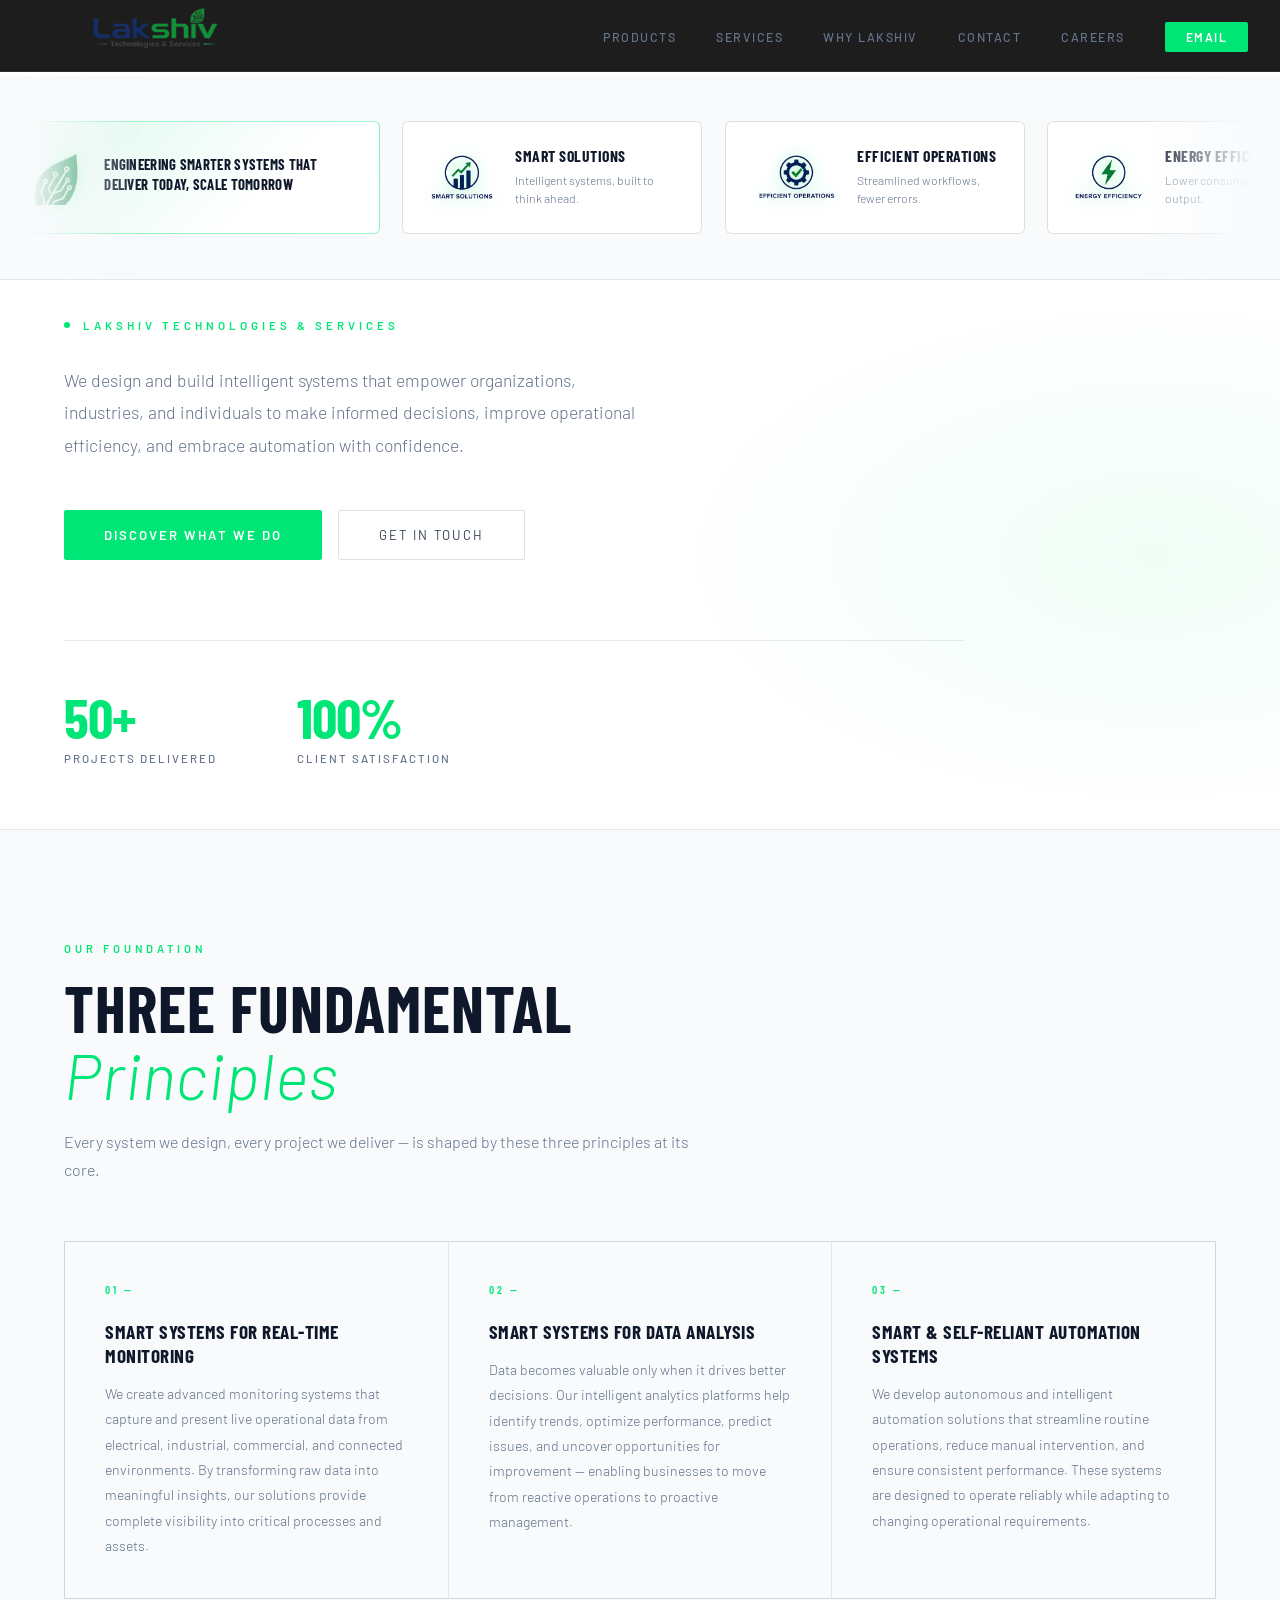
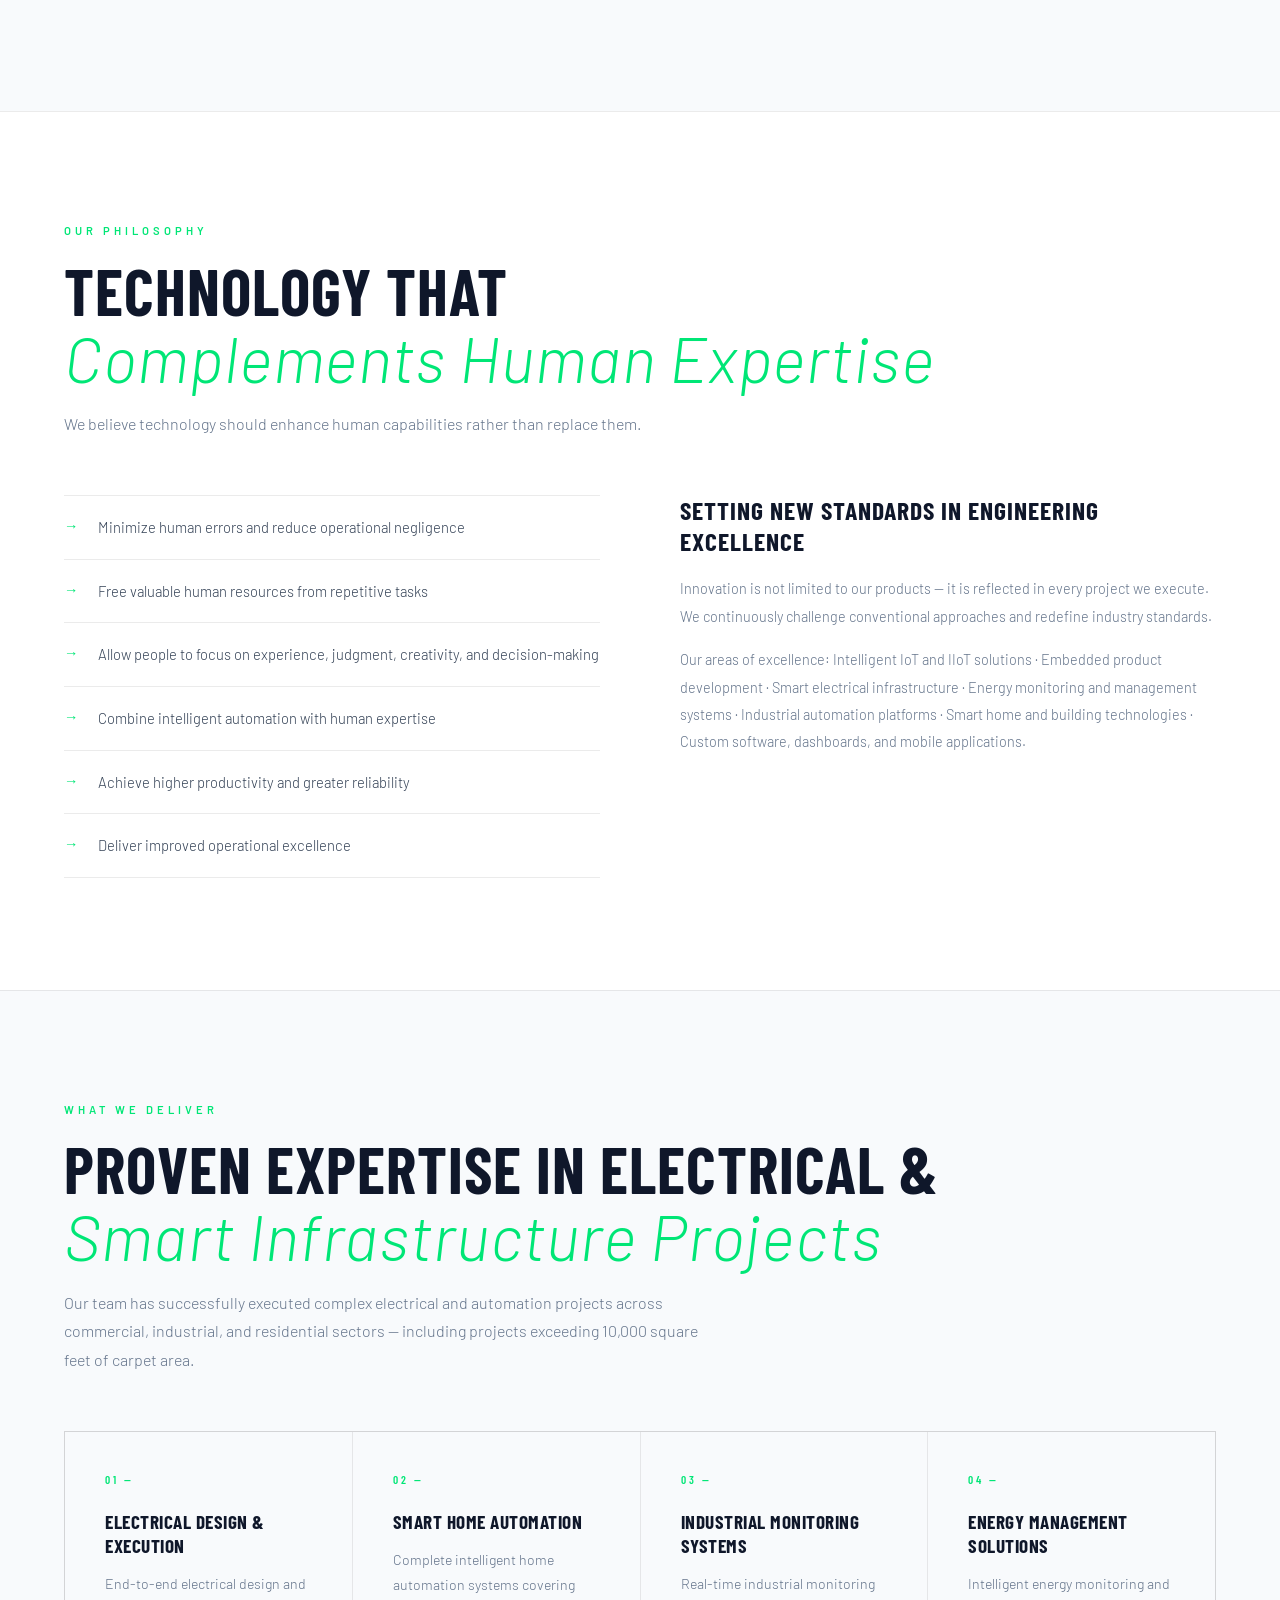
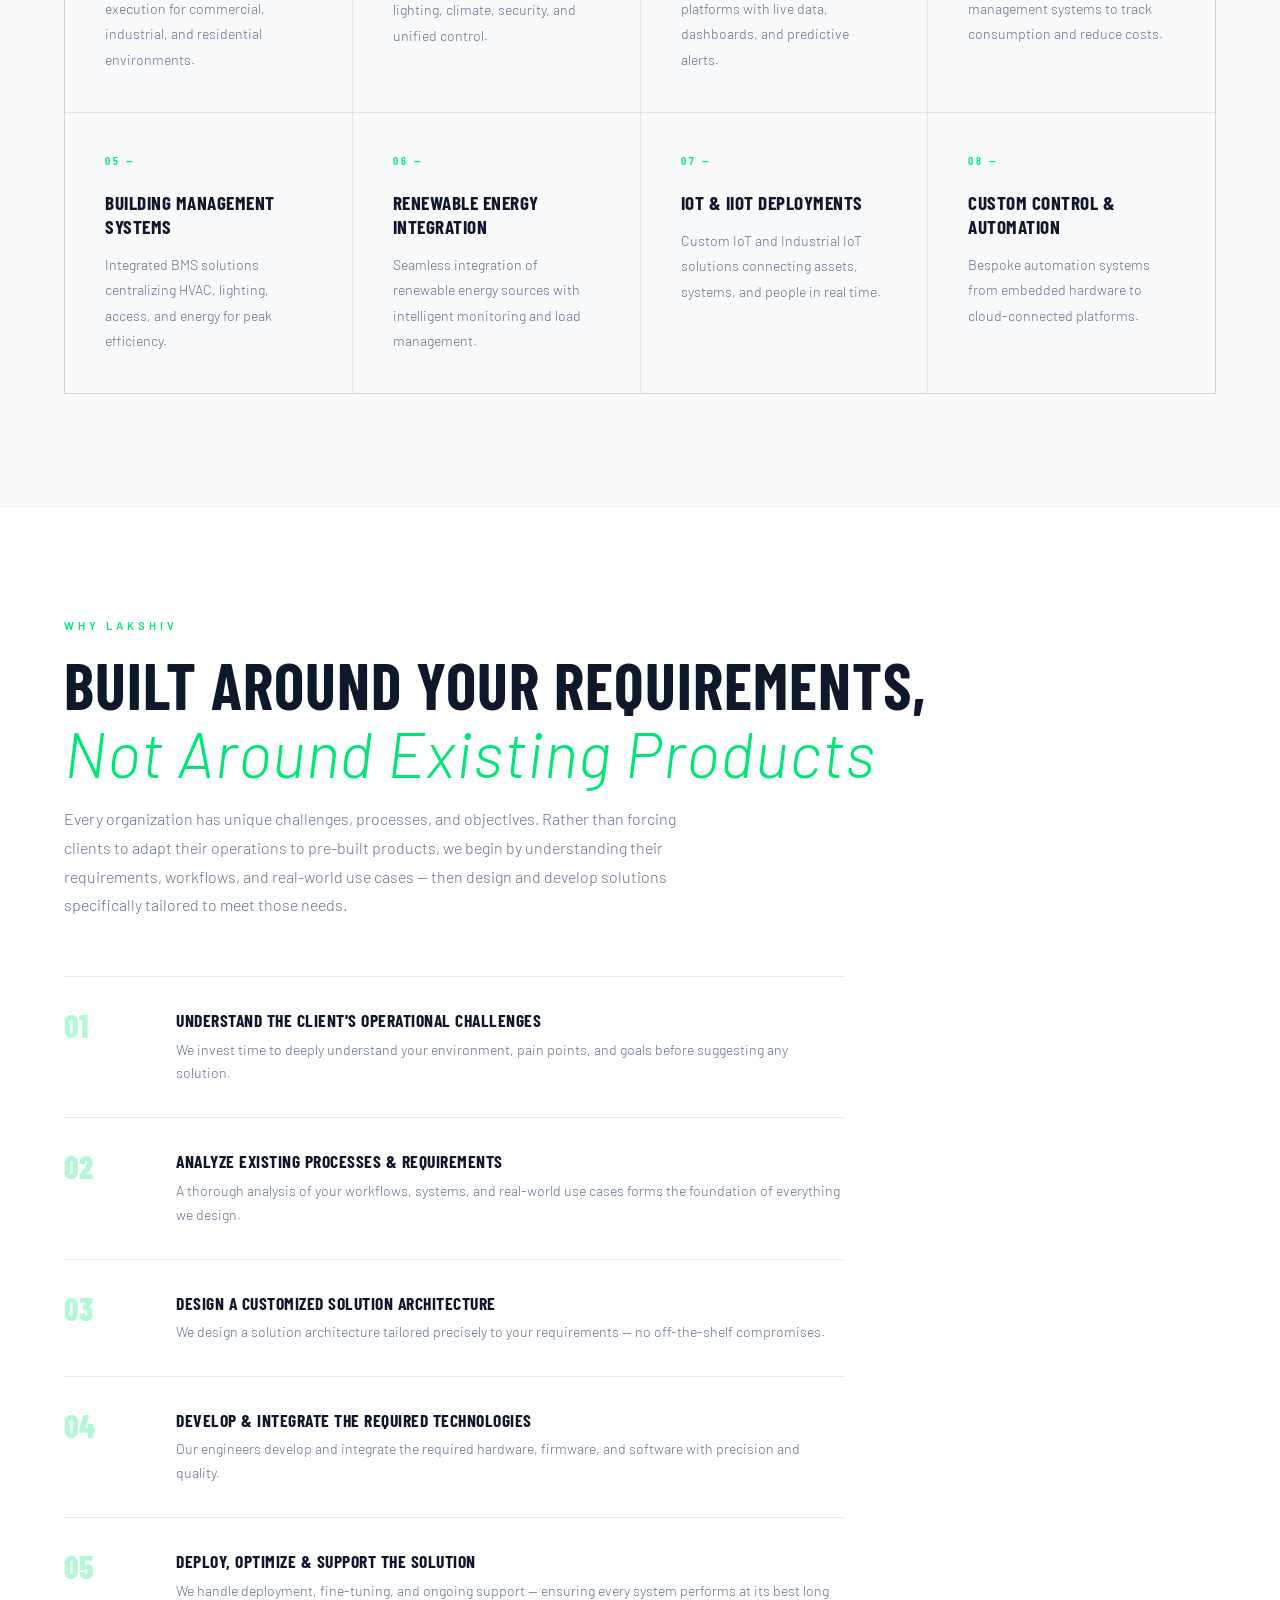
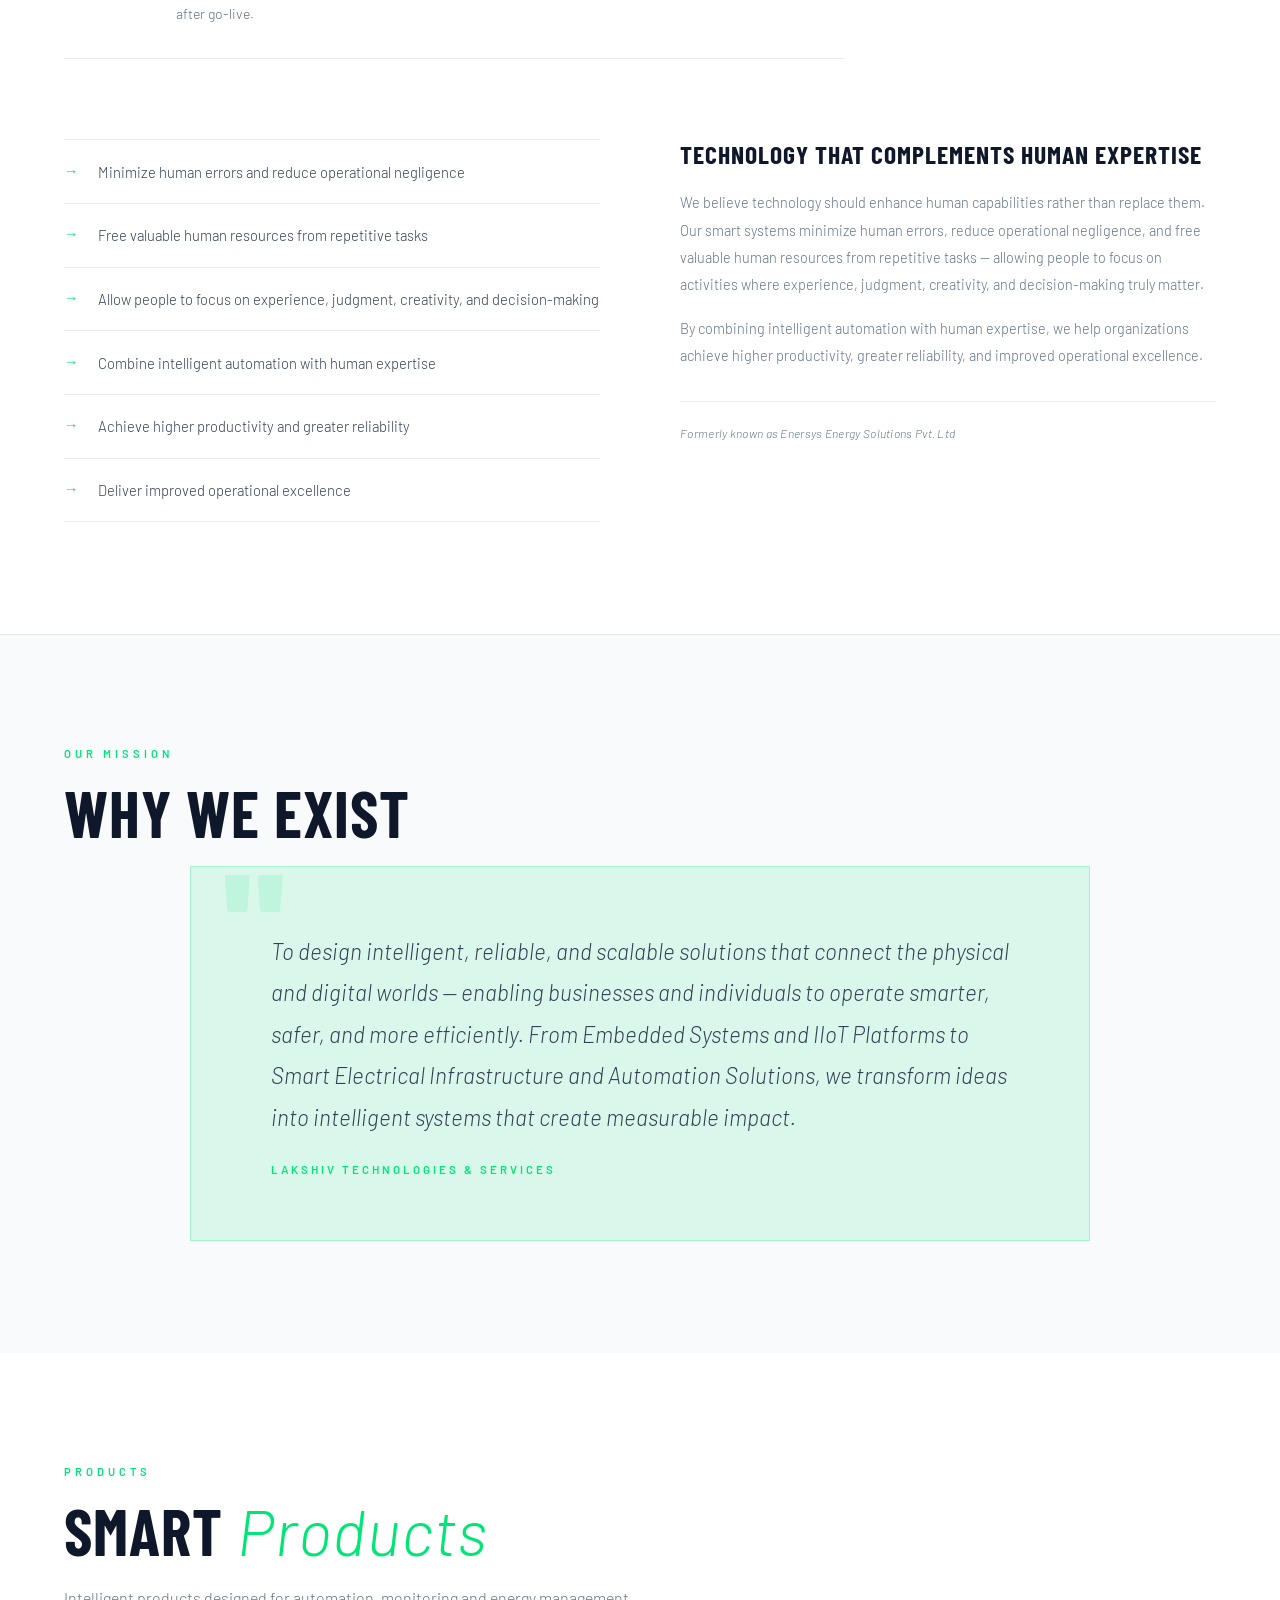
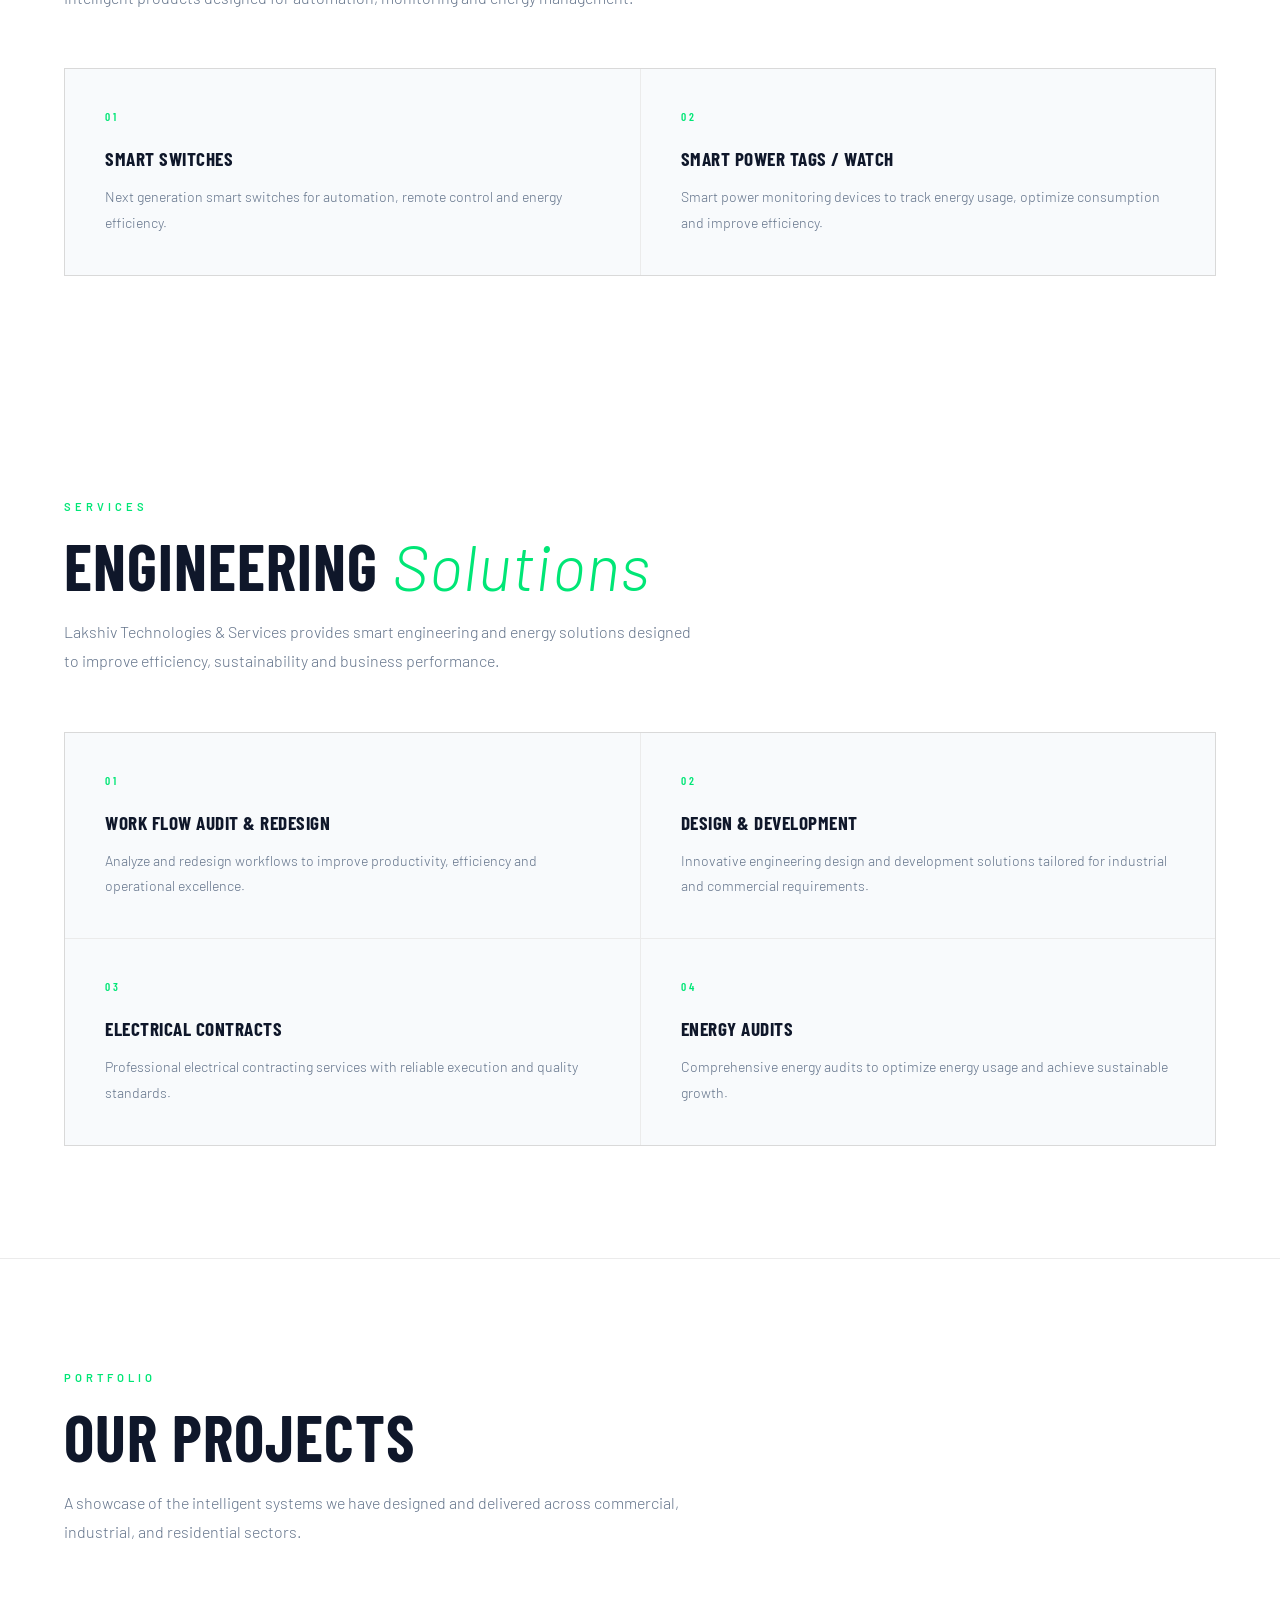
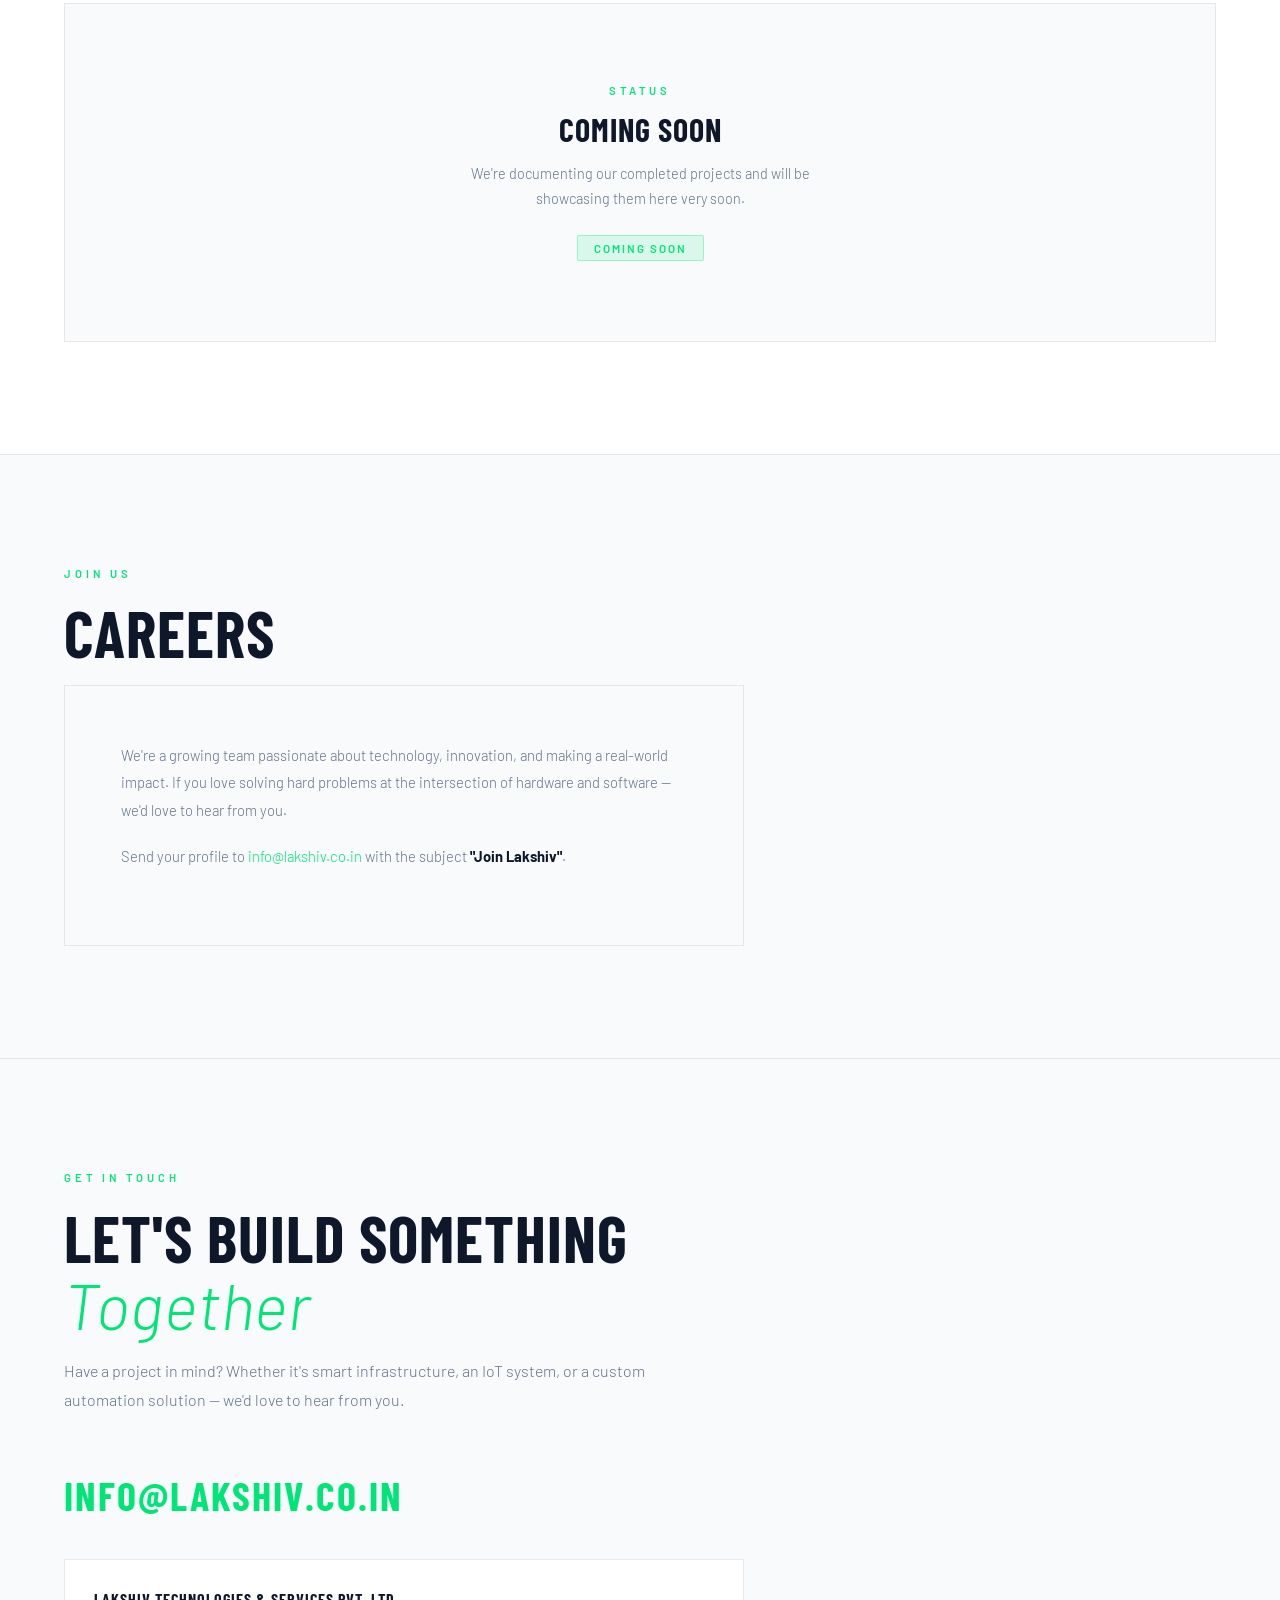
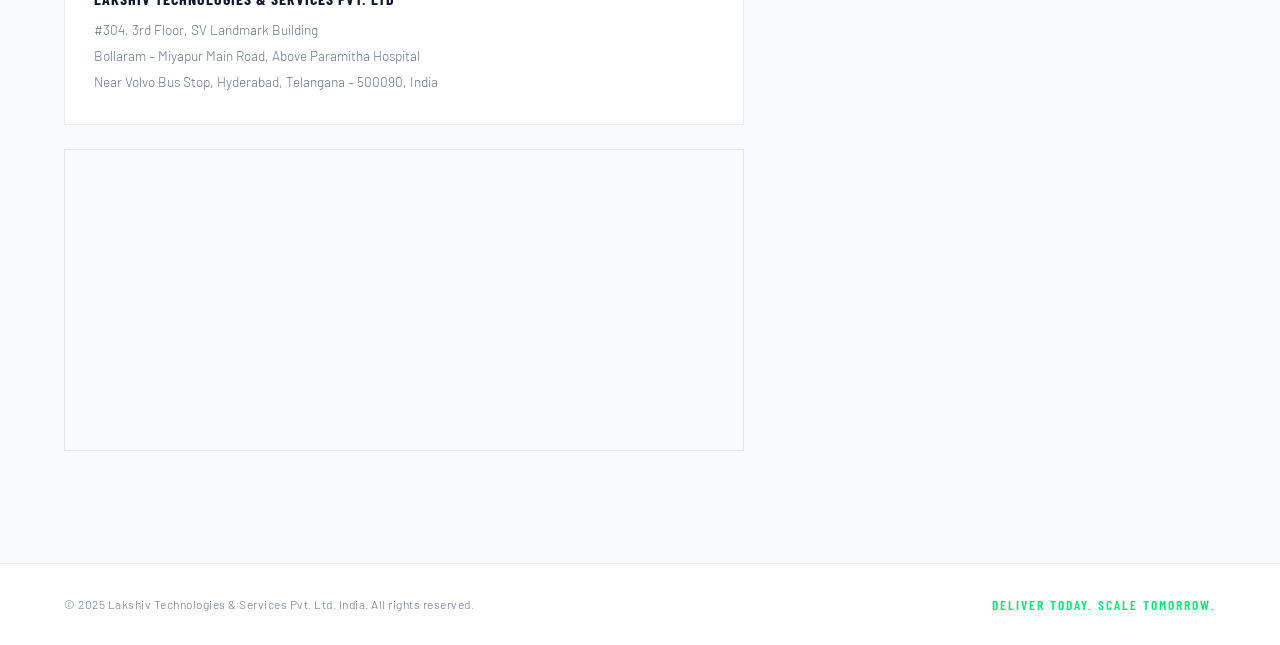
==== commit 06ce289a: "Update index.html" ====
--- a/index.html
+++ b/index.html
@@ -2,1552 +2,1623 @@
 <html lang="en">
 
 <head>
-  <meta charset="UTF-8" />
-  <meta name="viewport" content="width=device-width, initial-scale=1.0" />
-  <title>Lakshiv Technologies & Services — Engineering Smarter Systems</title>
-  <link rel="icon" type="image/png" href="images/favicon.png">
-  <link
-    href="https://fonts.googleapis.com/css2?family=Barlow:ital,wght@0,300;0,400;0,500;0,600;0,700;0,800;1,700&family=Barlow+Condensed:wght@400;500;600;700;800&display=swap"
-    rel="stylesheet" />
-  <style>
-  :root {
-  --bg: #0A0A0A;
-  --surface: #111111;
-  --surface2: #161616;
-}
-
-    *,
-    *::before,
-    *::after {
-      box-sizing: border-box;
-      margin: 0;
-      padding: 0;
-    }
-
-    html {
-      scroll-behavior: smooth;
-    }
-
-    body {
-      background: var(--bg);
-      color: var(--text);
-      font-family: 'Barlow', sans-serif;
-      font-weight: 300;
-      overflow-x: hidden;
-      -webkit-font-smoothing: antialiased;
-    }
-
-    /* ── NAV ── */
- /* ── NAV ── */
-nav{
-    background: rgba(10,10,10,0.92);
-    backdrop-filter: blur(16px);
-}
-
-.logo{
-  display:flex;
-  align-items:center;
-  height:78px;
-}
-
-.logo img{
-  width:220px;
-  height:auto;
-  display:block;
-  object-fit:contain;
-}
-
- .nav-links a{
-    color:#94A3B8;
-    text-decoration:none;
-    font-size:0.78rem;
-    font-weight:600;
-    letter-spacing:1.5px;
-    text-transform:uppercase;
-    transition:all .25s ease;
-}
-
-.nav-links a:hover{
-    color:#00E676;
-}
-
-   .nav-email-link{
-    background:#00E676 !important;
-    color:#0F172A !important;
-    padding:0.6rem 1.5rem;
-    border-radius:6px;
-    font-weight:700 !important;
-}
-
-.nav-email-link:hover{
-    opacity:0.9;
-}
-
-    /* ── MODAL ── */
-    .modal-overlay {
-      display: none;
-      position: fixed;
-      inset: 0;
-      background: rgba(0, 0, 0, 0.8);
-      backdrop-filter: blur(8px);
-      z-index: 200;
-      align-items: center;
-      justify-content: center;
-    }
-
-    .modal-overlay.open {
-      display: flex;
-    }
-
-    .modal-box {
-      background: var(--surface);
-      border: 1px solid var(--border2);
-      border-radius: 4px;
-      padding: 3rem;
-      max-width: 460px;
-      width: 90%;
-      text-align: center;
-      position: relative;
-    }
-
-    .modal-icon {
-      font-size: 2.5rem;
-      margin-bottom: 1rem;
-    }
-
-    .modal-box h2 {
-      font-family: 'Barlow Condensed', sans-serif;
-      font-weight: 700;
-      font-size: 1.8rem;
-      letter-spacing: 1px;
-      text-transform: uppercase;
-      margin-bottom: 0.8rem;
-      color: var(--white);
-    }
-
-    .modal-box p {
-      color: var(--muted);
-      line-height: 1.75;
-      font-size: 0.9rem;
-    }
-
-    .modal-close {
-      position: absolute;
-      top: 1rem;
-      right: 1.2rem;
-      background: none;
-      border: none;
-      color: var(--muted);
-      font-size: 1.2rem;
-      cursor: pointer;
-      transition: color 0.2s;
-    }
-
-    .modal-close:hover {
-      color: var(--white);
-    }
-
-    .modal-badge {
-      display: inline-block;
-      background: var(--green-dim);
-      color: var(--green);
-      border: 1px solid rgba(0, 230, 118, 0.3);
-      border-radius: 2px;
-      padding: 0.3rem 1rem;
-      font-size: 0.72rem;
-      margin-top: 1.2rem;
-      letter-spacing: 2px;
-      text-transform: uppercase;
-      font-weight: 600;
-    }
-
-    /* ── SECTIONS ── */
-    section {
-      position: relative;
-      z-index: 1;
-      padding: 7rem 4rem;
-    }
-
-    .section-label {
-      font-size: 0.7rem;
-      letter-spacing: 4px;
-      text-transform: uppercase;
-      color: var(--green);
-      margin-bottom: 1.2rem;
-      font-weight: 600;
-    }
-
-    .section-title {
-      font-family: 'Barlow Condensed', sans-serif;
-      font-weight: 700;
-      text-transform: uppercase;
-      font-size: clamp(2.2rem, 5vw, 4rem);
-      line-height: 1.05;
-      letter-spacing: 1px;
-      color: var(--white);
-      margin-bottom: 1.2rem;
-    }
-
-    .section-title em {
-      font-style: italic;
-      color: var(--green);
-      text-transform: none;
-      font-family: 'Barlow', sans-serif;
-      font-weight: 300;
-    }
-
-    .section-sub {
-      color: var(--muted);
-      max-width: 640px;
-      line-height: 1.8;
-      font-size: 1rem;
-      margin-bottom: 3.5rem;
-    }
-
-    /* ── HERO ── */
-#hero {
-  min-height: auto;
-  display: block;
-  padding: 2rem 4rem 4rem;
-}
-
-    #hero::before {
-      content: '';
-      position: absolute;
-      top: 0;
-      right: 0;
-      width: 50%;
-      height: 100%;
-      background: radial-gradient(ellipse at 80% 50%, rgba(0, 230, 118, 0.06) 0%, transparent 70%);
-      pointer-events: none;
-    }
-
-    .hero-inner {
-      max-width: 900px;
-      position: relative;
-      z-index: 1;
-    }
-
-    .hero-eyebrow {
-      display: inline-flex;
-      align-items: center;
-      gap: 0.8rem;
-      font-size: 0.72rem;
-      letter-spacing: 4px;
-      text-transform: uppercase;
-      color: var(--green);
-      margin-bottom: 2rem;
-      font-weight: 600;
-      animation: fadeUp 0.6s ease both;
-    }
-
-    .eyebrow-dot {
-      width: 6px;
-      height: 6px;
-      border-radius: 50%;
-      background: var(--green);
-      animation: pulse 2s infinite;
-    }
-
-    @keyframes pulse {
-
-      0%,
-      100% {
-        opacity: 1;
-      }
-
-      50% {
-        opacity: 0.3;
-      }
-    }
-
-    h1 {
-      font-family: 'Barlow Condensed', sans-serif;
-      font-weight: 800;
-      text-transform: uppercase;
-      font-size: clamp(2rem, 4vw, 3.4rem);
-      line-height: 1.08;
-      letter-spacing: 1px;
-      color: var(--white);
-      margin-bottom: 1.6rem;
-      animation: fadeUp 0.7s 0.1s ease both;
-    }
-
-    h1 em {
-      font-style: italic;
-      color: var(--green);
-      font-weight: 700;
-      text-transform: none;
-      font-family: 'Barlow', sans-serif;
-    }
-
-    h1 .dim {
-      color: var(--muted);
-    }
-
-.hero-sub-text{
-   color:#B0B0B0;
-}
-    .hero-btns {
-      display: flex;
-      gap: 1rem;
-      flex-wrap: wrap;
-      animation: fadeUp 0.7s 0.3s ease both;
-    }
-
-    .btn-primary {
-      background: var(--green);
-      color: var(--bg);
-      border: none;
-      padding: 1rem 2.5rem;
-      border-radius: 2px;
-      font-family: 'Barlow', sans-serif;
-      font-weight: 600;
-      font-size: 0.82rem;
-      letter-spacing: 2px;
-      text-transform: uppercase;
-      cursor: pointer;
-      transition: opacity 0.2s;
-    }
-
-    .btn-primary:hover {
-      opacity: 0.85;
-    }
-
-    .btn-ghost {
-      background: transparent;
-      border: 1px solid var(--border2);
-      color: var(--off-white);
-      padding: 1rem 2.5rem;
-      border-radius: 2px;
-      font-family: 'Barlow', sans-serif;
-      font-size: 0.82rem;
-      letter-spacing: 2px;
-      text-transform: uppercase;
-      cursor: pointer;
-      transition: border-color 0.2s, color 0.2s;
-    }
-
-    .btn-ghost:hover {
-      border-color: var(--green);
-      color: var(--green);
-    }
-
-    .stats {
-      display: flex;
-      gap: 5rem;
-      margin-top: 5rem;
-      padding-top: 3rem;
-      border-top: 1px solid var(--border);
-      animation: fadeUp 0.7s 0.4s ease both;
-      flex-wrap: wrap;
-    }
-
-    .stat-val {
-      font-family: 'Barlow Condensed', sans-serif;
-      font-size: 3.5rem;
-      font-weight: 700;
-      color: var(--green);
-      line-height: 1;
-      letter-spacing: -1px;
-    }
-
-    .stat-label {
-      font-size: 0.72rem;
-      color: var(--muted);
-      margin-top: 0.4rem;
-      letter-spacing: 2px;
-      text-transform: uppercase;
-      font-weight: 500;
-    }
-
-    /* ── MARQUEE / SCROLLING CARDS ── */
-   .marquee-wrap{
-   background:#FFFFFF;
-   border-top:1px solid #E5E7EB;
-   border-bottom:1px solid #E5E7EB;
-   padding:2.5rem 0;
-   margin-top:76px;
-   overflow:hidden;
-   position:relative;
-}
-
-    .marquee-wrap::before,
-    .marquee-wrap::after {
-      content: '';
-      position: absolute;
-      top: 0;
-      bottom: 0;
-      width: 140px;
-      z-index: 2;
-      pointer-events: none;
-    }
-
-   .marquee-wrap::before{
-    background:linear-gradient(
-      90deg,
-      #0A0A0A 0%,
-      transparent 100%
-    );
-}
-
-.marquee-wrap::after{
-    background:linear-gradient(
-      270deg,
-      #0A0A0A 0%,
-      transparent 100%
-    );
-}
-
-    .marquee-track {
-      display: flex;
-      gap: 1.4rem;
-      width: max-content;
-      animation: marqueeScroll 30s linear infinite;
-    }
-
-    .marquee-wrap:hover .marquee-track {
-      animation-play-state: paused;
-    }
-
-    @keyframes marqueeScroll {
-      from {
-        transform: translateX(0);
-      }
-
-      to {
-        transform: translateX(-50%);
-      }
-    }
-
-.m-card{
-    background:#FFFFFF;
-    border:1px solid #E5E7EB;
-    border-radius:8px;
-}
-
-
-    .m-card:nth-child(2) {
-      animation-delay: 0.4s;
-    }
-
-    .m-card:nth-child(3) {
-      animation-delay: 0.8s;
-    }
-
-    .m-card:nth-child(4) {
-      animation-delay: 1.2s;
-    }
-
-    .m-card:nth-child(5) {
-      animation-delay: 1.6s;
-    }
-
-    @keyframes cardGlow {
-
-      0%,
-      100% {
-        box-shadow: 0 0 0 rgba(0, 230, 118, 0);
-        border-color: var(--border2);
-      }
-
-      50% {
-        box-shadow: 0 0 22px rgba(0, 230, 118, 0.16);
-        border-color: rgba(0, 230, 118, 0.4);
-      }
-    }
-
-    .m-card::after {
-      content: '';
-      position: absolute;
-      inset: 0;
-      border-radius: 6px;
-      background: linear-gradient(120deg, transparent 30%, rgba(0, 230, 118, 0.16) 50%, transparent 70%);
-      transform: translateX(-100%);
-      transition: opacity 0.3s ease;
-      opacity: 0;
-      pointer-events: none;
-    }
-
-    .m-card:hover {
-      transform: translateY(-7px) scale(1.02);
-      box-shadow: 0 14px 32px rgba(0, 230, 118, 0.2);
-      border-color: var(--green);
-    }
-
-    .m-card:hover::after {
-      opacity: 1;
-      animation: shimmer 1.1s ease forwards;
-    }
-
-    @keyframes shimmer {
-      to {
-        transform: translateX(100%);
-      }
-    }
-
-    .m-card img {
-      height: 50px;
-      width: auto;
-      flex-shrink: 0;
-      filter: drop-shadow(0 0 8px rgba(0, 230, 118, 0.3));
-      position: relative;
-      z-index: 1;
-    }
-
-    .m-card-text {
-      position: relative;
-      z-index: 1;
-    }
-
-.m-card-text h4{
-    color:#0F172A;
-}
-.m-card-text p{
-    color:#64748B;
-}
-    .m-card.headline{
-    background:#FFFFFF;
-    border:1px solid rgba(0,230,118,.35);
-    box-shadow:0 0 18px rgba(0,230,118,.12);
-}
-
-    .m-card.headline .m-card-text h4 {
-      font-size: 0.92rem;
-      line-height: 1.35;
-      letter-spacing: 0.3px;
-    }
-
-    .m-card.headline img {
-      height: 56px;
-    }
-
-    /* ── CARDS GRID ── */
-    .cards-grid {
-      display: grid;
-      gap: 1px;
-      background: var(--border);
-      border: 1px solid var(--border);
-    }
-
-    .cards-grid.three-col {
-      grid-template-columns: repeat(3, 1fr);
-    }
-
-    .cards-grid.four-col {
-      grid-template-columns: repeat(4, 1fr);
-    }
-
-    .cards-grid.two-col {
-      grid-template-columns: repeat(2, 1fr);
-    }
-
-    .card {
-      background: var(--surface);
-      padding: 2.5rem;
-      transition: background 0.2s;
-      position: relative;
-      overflow: hidden;
-    }
-
-    .card::before {
-      content: '';
-      position: absolute;
-      top: 0;
-      left: 0;
-      width: 3px;
-      height: 0;
-      background: var(--green);
-      transition: height 0.3s ease;
-    }
-
-    .card:hover {
-      background: var(--surface2);
-    }
-
-    .card:hover::before {
-      height: 100%;
-    }
-
-    .card-num {
-      font-family: 'Barlow Condensed', sans-serif;
-      font-size: 0.72rem;
-      color: var(--green);
-      margin-bottom: 1.5rem;
-      letter-spacing: 3px;
-      font-weight: 600;
-    }
-
-    .card h3 {
-      font-family: 'Barlow Condensed', sans-serif;
-      font-weight: 700;
-      font-size: 1.2rem;
-      margin-bottom: 0.8rem;
-      color: var(--white);
-      line-height: 1.25;
-      text-transform: uppercase;
-      letter-spacing: 0.5px;
-    }
-
-    .card p {
-      font-size: 0.88rem;
-      color: var(--muted);
-      line-height: 1.8;
-    }
-
-    /* ── SPLIT ── */
-    .split-grid {
-      display: grid;
-      grid-template-columns: 1fr 1fr;
-      gap: 5rem;
-      align-items: start;
-    }
-
-    .point-list {
-      list-style: none;
-      display: flex;
-      flex-direction: column;
-    }
-
-    .point-item {
-      display: flex;
-      align-items: flex-start;
-      gap: 1.2rem;
-      padding: 1.2rem 0;
-      border-bottom: 1px solid var(--border);
-    }
-
-    .point-item:first-child {
-      border-top: 1px solid var(--border);
-    }
-
-    .point-arrow {
-      color: var(--green);
-      font-size: 0.9rem;
-      margin-top: 2px;
-      flex-shrink: 0;
-      font-weight: 700;
-    }
-
-    .point-item span {
-      font-size: 0.92rem;
-      color: var(--off-white);
-      line-height: 1.65;
-    }
-
-    .text-block h3 {
-      font-family: 'Barlow Condensed', sans-serif;
-      font-weight: 700;
-      font-size: 1.6rem;
-      color: var(--white);
-      margin-bottom: 1.2rem;
-      line-height: 1.2;
-      text-transform: uppercase;
-      letter-spacing: 1px;
-    }
-
-    .text-block p {
-      font-size: 0.9rem;
-      color: var(--muted);
-      line-height: 1.9;
-      margin-bottom: 1rem;
-    }
-
-    .formerly {
-      font-size: 0.75rem;
-      color: var(--muted);
-      margin-top: 2rem;
-      padding-top: 1.5rem;
-      border-top: 1px solid var(--border);
-      letter-spacing: 0.3px;
-      font-style: italic;
-    }
-
-    /* ── STEPS ── */
-    .approach-steps {
-      display: flex;
-      flex-direction: column;
-      max-width: 780px;
-      margin-bottom: 5rem;
-    }
-
-    .step {
-      display: grid;
-      grid-template-columns: 80px 1fr;
-      gap: 2rem;
-      align-items: start;
-      padding: 2rem 0;
-      border-bottom: 1px solid var(--border);
-    }
-
-    .step:first-child {
-      border-top: 1px solid var(--border);
-    }
-
-    .step-num {
-      font-family: 'Barlow Condensed', sans-serif;
-      font-size: 2rem;
-      font-weight: 800;
-      color: var(--green);
-      opacity: 0.3;
-      line-height: 1;
-    }
-
-    .step h4 {
-      font-family: 'Barlow Condensed', sans-serif;
-      font-weight: 700;
-      font-size: 1.1rem;
-      margin-bottom: 0.4rem;
-      color: var(--white);
-      text-transform: uppercase;
-      letter-spacing: 0.5px;
-    }
-
-    .step p {
-      font-size: 0.88rem;
-      color: var(--muted);
-      line-height: 1.7;
-    }
-
-    /* ── MISSION ── */
-    .mission-box {
-      border: 1px solid rgba(0, 230, 118, 0.25);
-      padding: 4rem 5rem;
-      max-width: 900px;
-      margin: 0 auto;
-      position: relative;
-      background: var(--green-dim);
-    }
-
-    .mission-box::before {
-      content: '"';
-      font-family: 'Barlow Condensed', sans-serif;
-      font-size: 10rem;
-      font-weight: 800;
-      color: var(--green);
-      opacity: 0.12;
-      position: absolute;
-      top: -1.5rem;
-      left: 2rem;
-      line-height: 1;
-    }
-
-    .mission-box blockquote {
-      font-family: 'Barlow', sans-serif;
-      font-size: clamp(1.1rem, 2vw, 1.4rem);
-      font-weight: 300;
-      line-height: 1.85;
-      font-style: italic;
-      color: var(--off-white);
-      position: relative;
-      z-index: 1;
-    }
-
-    .mission-box cite {
-      display: block;
-      margin-top: 1.5rem;
-      font-size: 0.72rem;
-      letter-spacing: 3px;
-      text-transform: uppercase;
-      color: var(--green);
-      font-style: normal;
-      font-weight: 600;
-    }
-
-    /* ── UNDER CONSTRUCTION ── */
-    .under-construction {
-      border: 1px solid var(--border);
-      padding: 5rem 2rem;
-      text-align: center;
-      background: var(--surface);
-    }
-
-    .uc-label {
-      font-size: 0.7rem;
-      letter-spacing: 4px;
-      text-transform: uppercase;
-      color: var(--green);
-      margin-bottom: 0.8rem;
-      font-weight: 600;
-    }
-
-    .uc-title {
-      font-family: 'Barlow Condensed', sans-serif;
-      font-size: 2rem;
-      font-weight: 700;
-      color: var(--white);
-      text-transform: uppercase;
-      letter-spacing: 1px;
-      margin-bottom: 0.8rem;
-    }
-
-    .uc-text {
-      color: var(--muted);
-      font-size: 0.9rem;
-      line-height: 1.75;
-      max-width: 400px;
-      margin: 0 auto 1.5rem;
-    }
-
-    .uc-badge {
-      display: inline-block;
-      background: var(--green-dim);
-      color: var(--green);
-      border: 1px solid rgba(0, 230, 118, 0.3);
-      border-radius: 2px;
-      padding: 0.3rem 1rem;
-      font-size: 0.72rem;
-      letter-spacing: 2px;
-      text-transform: uppercase;
-      font-weight: 600;
-    }
-
-    /* ── CAREERS ── */
-    .careers-box {
-      border: 1px solid var(--border);
-      padding: 3.5rem;
-      background: var(--surface);
-      max-width: 680px;
-    }
-
-    .careers-box p {
-      color: var(--muted);
-      line-height: 1.85;
-      margin-bottom: 1.2rem;
-      font-size: 0.92rem;
-    }
-
-    /* ── CONTACT ── */
-    #contact {
-      background: var(--surface);
-      border-top: 1px solid var(--border);
-    }
-
-    .contact-box {
-      max-width: 680px;
-    }
-
-    .contact-email {
-      font-family: 'Barlow Condensed', sans-serif;
-      font-size: 2.5rem;
-      font-weight: 700;
-      text-transform: uppercase;
-      letter-spacing: 2px;
-      color: var(--green);
-      text-decoration: none;
-      display: block;
-      margin-bottom: 2.5rem;
-      transition: opacity 0.2s;
-    }
-
-    .contact-email:hover {
-      opacity: 0.7;
-    }
-
-    .address-block {
-      padding: 1.8rem;
-      border: 1px solid var(--border);
-      background: var(--bg);
-      margin-bottom: 1.5rem;
-    }
-
-    .address-block strong {
-      font-family: 'Barlow Condensed', sans-serif;
-      font-size: 1rem;
-      font-weight: 700;
-      color: var(--white);
-      text-transform: uppercase;
-      letter-spacing: 1px;
-      display: block;
-      margin-bottom: 0.6rem;
-    }
-
-    .address-block p {
-      font-size: 0.85rem;
-      color: var(--muted);
-      line-height: 1.9;
-    }
-
-    .map-container {
-      border: 1px solid var(--border);
-      overflow: hidden;
-    }
-
-    .map-container iframe {
-      display: block;
-      width: 100%;
-      height: 300px;
-      border: none;
-      filter: grayscale(100%) invert(90%) contrast(90%);
-    }
-
-    /* ── FOOTER ── */
-    footer {
-      border-top: 1px solid var(--border);
-      padding: 2rem 4rem;
-      display: flex;
-      justify-content: space-between;
-      align-items: center;
-      flex-wrap: wrap;
-      gap: 1rem;
-      background: var(--bg);
-    }
-
-    footer p {
-      font-size: 0.75rem;
-      color: var(--muted);
-      letter-spacing: 0.5px;
-    }
-
-    .footer-brand {
-      font-family: 'Barlow Condensed', sans-serif;
-      font-size: 0.85rem;
-      color: var(--green);
-      letter-spacing: 2px;
-      text-transform: uppercase;
-      font-weight: 600;
-    }
-
-    /* ── DIVIDER LINES ── */
-    .section-divider {
-      border: none;
-      border-top: 1px solid var(--border);
-      margin: 0;
-    }
-
-    /* ── ANIMATIONS ── */
-    @keyframes fadeUp {
-      from {
-        opacity: 0;
-        transform: translateY(20px);
-      }
-
-      to {
-        opacity: 1;
-        transform: translateY(0);
-      }
-    }
-
-    .reveal {
-      opacity: 0;
-      transform: translateY(24px);
-      transition: opacity 0.7s ease, transform 0.7s ease;
-    }
-
-    .reveal.visible {
-      opacity: 1;
-      transform: translateY(0);
-    }
-
-    /* ── RESPONSIVE ── */
-    @media (max-width: 900px) {
-      nav {
-        padding: 1rem 1.5rem;
-      }
-
-      .nav-links {
-        display: none;
-      }
-
-    #hero{
-   background:#0A0A0A;
-}
-      .stats {
-        gap: 2.5rem;
-      }
-
-      .split-grid {
-        grid-template-columns: 1fr;
-        gap: 2.5rem;
-      }
-
-      .cards-grid.three-col,
-      .cards-grid.four-col,
-      .cards-grid.two-col {
-        grid-template-columns: 1fr;
-      }
-
-      .mission-box {
-        padding: 2.5rem 2rem;
-      }
-
-      .m-card {
-        width: 240px;
-        padding: 1.2rem 1.1rem;
-      }
-
-      .m-card.headline {
-        width: 280px;
-      }
-
-      .m-card img {
-        height: 40px;
-      }
-
-      footer {
-        flex-direction: column;
-        text-align: center;
-      }
-    }
-  </style>
+    <meta charset="UTF-8" />
+    <meta name="viewport" content="width=device-width, initial-scale=1.0" />
+    <title>Lakshiv Technologies & Services — Engineering Smarter Systems</title>
+    <link
+        href="https://fonts.googleapis.com/css2?family=Barlow:ital,wght@0,300;0,400;0,500;0,600;0,700;0,800;1,700&family=Barlow+Condensed:wght@400;500;600;700;800&display=swap"
+        rel="stylesheet" />
+    <style>
+        :root {
+            --bg: #FFFFFF;
+            --surface: #F8FAFC;
+            --surface2: #F1F5F9;
+            --border: rgba(0, 0, 0, 0.08);
+            --border2: rgba(0, 0, 0, 0.12);
+            --green: #00e676;
+            --green-dim: rgba(0, 230, 118, 0.12);
+            --white: #0F172A;
+            --off-white: #334155;
+            --muted: #64748B;
+            --text: #1E293B;
+        }
+
+        *,
+        *::before,
+        *::after {
+            box-sizing: border-box;
+            margin: 0;
+            padding: 0;
+        }
+
+        html {
+            scroll-behavior: smooth;
+        }
+
+        body {
+            background: var(--bg);
+            color: var(--text);
+            font-family: 'Barlow', sans-serif;
+            font-weight: 300;
+            overflow-x: hidden;
+            -webkit-font-smoothing: antialiased;
+        }
+
+        /* ── NAV ── */
+        nav {
+            position: fixed;
+            top: 0;
+            left: 0;
+            right: 0;
+            z-index: 100;
+
+            display: flex;
+            align-items: center;
+            justify-content: space-between;
+
+            height: 72px;
+            padding: 0 2rem;
+
+            background: rgba(10, 10, 10, 0.92);
+            backdrop-filter: blur(16px);
+
+            border-bottom: 1px solid rgba(255, 255, 255, 0.08);
+        }
+
+        .logo {
+            display: flex;
+            align-items: center;
+            height: 72px;
+        }
+
+        .logo img {
+            width: 250px;
+            height: auto;
+            display: block;
+        }
+
+        .nav-links {
+            display: flex;
+            gap: 2.5rem;
+            list-style: none;
+            align-items: center;
+        }
+
+        .nav-links a {
+            color: var(--muted);
+            text-decoration: none;
+            font-size: 0.78rem;
+            font-weight: 500;
+            letter-spacing: 1.5px;
+            text-transform: uppercase;
+            transition: color 0.2s;
+        }
+
+        .nav-links a:hover {
+            color: #ffffff;
+        }
+
+        .nav-email-link {
+            background: var(--green) !important;
+            color: var(--bg) !important;
+            padding: 0.5rem 1.3rem;
+            border-radius: 2px;
+            font-size: 0.75rem !important;
+            font-weight: 600 !important;
+            letter-spacing: 1.5px !important;
+            transition: opacity 0.2s !important;
+        }
+
+        .nav-email-link:hover {
+            opacity: 0.85 !important;
+        }
+
+        /* ── MODAL ── */
+        .modal-overlay {
+            display: none;
+            position: fixed;
+            inset: 0;
+            background: rgba(0, 0, 0, 0.8);
+            backdrop-filter: blur(8px);
+            z-index: 200;
+            align-items: center;
+            justify-content: center;
+        }
+
+        .modal-overlay.open {
+            display: flex;
+        }
+
+        .modal-box {
+            background: var(--surface);
+            border: 1px solid var(--border2);
+            border-radius: 4px;
+            padding: 3rem;
+            max-width: 460px;
+            width: 90%;
+            text-align: center;
+            position: relative;
+        }
+
+        .modal-icon {
+            font-size: 2.5rem;
+            margin-bottom: 1rem;
+        }
+
+        .modal-box h2 {
+            font-family: 'Barlow Condensed', sans-serif;
+            font-weight: 700;
+            font-size: 1.8rem;
+            letter-spacing: 1px;
+            text-transform: uppercase;
+            margin-bottom: 0.8rem;
+            color: var(--white);
+        }
+
+        .modal-box p {
+            color: var(--muted);
+            line-height: 1.75;
+            font-size: 0.9rem;
+        }
+
+        .modal-close {
+            position: absolute;
+            top: 1rem;
+            right: 1.2rem;
+            background: none;
+            border: none;
+            color: var(--muted);
+            font-size: 1.2rem;
+            cursor: pointer;
+            transition: color 0.2s;
+        }
+
+        .modal-close:hover {
+            color: var(--white);
+        }
+
+        .modal-badge {
+            display: inline-block;
+            background: var(--green-dim);
+            color: var(--green);
+            border: 1px solid rgba(0, 230, 118, 0.3);
+            border-radius: 2px;
+            padding: 0.3rem 1rem;
+            font-size: 0.72rem;
+            margin-top: 1.2rem;
+            letter-spacing: 2px;
+            text-transform: uppercase;
+            font-weight: 600;
+        }
+
+        /* ── SECTIONS ── */
+        section {
+            position: relative;
+            z-index: 1;
+            padding: 7rem 4rem;
+        }
+
+        .section-label {
+            font-size: 0.7rem;
+            letter-spacing: 4px;
+            text-transform: uppercase;
+            color: var(--green);
+            margin-bottom: 1.2rem;
+            font-weight: 600;
+        }
+
+        .section-title {
+            font-family: 'Barlow Condensed', sans-serif;
+            font-weight: 700;
+            text-transform: uppercase;
+            font-size: clamp(2.2rem, 5vw, 4rem);
+            line-height: 1.05;
+            letter-spacing: 1px;
+            color: var(--white);
+            margin-bottom: 1.2rem;
+        }
+
+        .section-title em {
+            font-style: italic;
+            color: var(--green);
+            text-transform: none;
+            font-family: 'Barlow', sans-serif;
+            font-weight: 300;
+        }
+
+        .section-sub {
+            color: var(--muted);
+            max-width: 640px;
+            line-height: 1.8;
+            font-size: 1rem;
+            margin-bottom: 3.5rem;
+        }
+
+        /* ── HERO ── */
+        #hero {
+            min-height: auto;
+            display: block;
+            padding: 2rem 4rem 4rem;
+        }
+
+        #hero::before {
+            content: '';
+            position: absolute;
+            top: 0;
+            right: 0;
+            width: 50%;
+            height: 100%;
+            background: radial-gradient(ellipse at 80% 50%, rgba(0, 230, 118, 0.06) 0%, transparent 70%);
+            pointer-events: none;
+        }
+
+        .hero-inner {
+            max-width: 900px;
+            position: relative;
+            z-index: 1;
+        }
+
+        .hero-eyebrow {
+            display: inline-flex;
+            align-items: center;
+            gap: 0.8rem;
+            font-size: 0.72rem;
+            letter-spacing: 4px;
+            text-transform: uppercase;
+            color: var(--green);
+            margin-bottom: 2rem;
+            font-weight: 600;
+            animation: fadeUp 0.6s ease both;
+        }
+
+        .eyebrow-dot {
+            width: 6px;
+            height: 6px;
+            border-radius: 50%;
+            background: var(--green);
+            animation: pulse 2s infinite;
+        }
+
+        @keyframes pulse {
+
+            0%,
+            100% {
+                opacity: 1;
+            }
+
+            50% {
+                opacity: 0.3;
+            }
+        }
+
+        h1 {
+            font-family: 'Barlow Condensed', sans-serif;
+            font-weight: 800;
+            text-transform: uppercase;
+            font-size: clamp(2rem, 4vw, 3.4rem);
+            line-height: 1.08;
+            letter-spacing: 1px;
+            color: var(--white);
+            margin-bottom: 1.6rem;
+            animation: fadeUp 0.7s 0.1s ease both;
+        }
+
+        h1 em {
+            font-style: italic;
+            color: var(--green);
+            font-weight: 700;
+            text-transform: none;
+            font-family: 'Barlow', sans-serif;
+        }
+
+        h1 .dim {
+            color: var(--muted);
+        }
+
+        .hero-sub-text {
+            font-size: 1.1rem;
+            color: var(--muted);
+            max-width: 580px;
+            line-height: 1.85;
+            margin-bottom: 3rem;
+            animation: fadeUp 0.7s 0.2s ease both;
+            font-weight: 300;
+        }
+
+        .hero-btns {
+            display: flex;
+            gap: 1rem;
+            flex-wrap: wrap;
+            animation: fadeUp 0.7s 0.3s ease both;
+        }
+
+        .btn-primary {
+            background: var(--green);
+            color: var(--bg);
+            border: none;
+            padding: 1rem 2.5rem;
+            border-radius: 2px;
+            font-family: 'Barlow', sans-serif;
+            font-weight: 600;
+            font-size: 0.82rem;
+            letter-spacing: 2px;
+            text-transform: uppercase;
+            cursor: pointer;
+            transition: opacity 0.2s;
+        }
+
+        .btn-primary:hover {
+            opacity: 0.85;
+        }
+
+        .btn-ghost {
+            background: transparent;
+            border: 1px solid var(--border2);
+            color: var(--off-white);
+            padding: 1rem 2.5rem;
+            border-radius: 2px;
+            font-family: 'Barlow', sans-serif;
+            font-size: 0.82rem;
+            letter-spacing: 2px;
+            text-transform: uppercase;
+            cursor: pointer;
+            transition: border-color 0.2s, color 0.2s;
+        }
+
+        .btn-ghost:hover {
+            border-color: var(--green);
+            color: var(--green);
+        }
+
+        .stats {
+            display: flex;
+            gap: 5rem;
+            margin-top: 5rem;
+            padding-top: 3rem;
+            border-top: 1px solid var(--border);
+            animation: fadeUp 0.7s 0.4s ease both;
+            flex-wrap: wrap;
+        }
+
+        .stat-val {
+            font-family: 'Barlow Condensed', sans-serif;
+            font-size: 3.5rem;
+            font-weight: 700;
+            color: var(--green);
+            line-height: 1;
+            letter-spacing: -1px;
+        }
+
+        .stat-label {
+            font-size: 0.72rem;
+            color: var(--muted);
+            margin-top: 0.4rem;
+            letter-spacing: 2px;
+            text-transform: uppercase;
+            font-weight: 500;
+        }
+
+        /* ── MARQUEE / SCROLLING CARDS ── */
+        .marquee-wrap {
+            background: var(--surface);
+            border-bottom: 1px solid var(--border);
+            padding: 2.8rem 0;
+            margin-top: 76px;
+            overflow: hidden;
+            position: relative;
+        }
+
+        .marquee-wrap::before,
+        .marquee-wrap::after {
+            content: '';
+            position: absolute;
+            top: 0;
+            bottom: 0;
+            width: 140px;
+            z-index: 2;
+            pointer-events: none;
+        }
+
+        .marquee-wrap::before {
+            left: 0;
+            background: linear-gradient(90deg, var(--surface) 20%, transparent);
+        }
+
+        .marquee-wrap::after {
+            right: 0;
+            background: linear-gradient(270deg, var(--surface) 20%, transparent);
+        }
+
+        .marquee-track {
+            display: flex;
+            gap: 1.4rem;
+            width: max-content;
+            animation: marqueeScroll 30s linear infinite;
+        }
+
+        .marquee-wrap:hover .marquee-track {
+            animation-play-state: paused;
+        }
+
+        @keyframes marqueeScroll {
+            from {
+                transform: translateX(0);
+            }
+
+            to {
+                transform: translateX(-50%);
+            }
+        }
+
+        .m-card {
+            flex: 0 0 auto;
+            width: 300px;
+            background: var(--bg);
+            border: 1px solid var(--border2);
+            border-radius: 6px;
+            padding: 1.6rem 1.5rem;
+            display: flex;
+            align-items: center;
+            gap: 1.2rem;
+            position: relative;
+            overflow: hidden;
+            transition: transform 0.35s ease, border-color 0.35s ease, box-shadow 0.35s ease;
+            animation: cardGlow 3.4s ease-in-out infinite;
+        }
+
+        .m-card:nth-child(2) {
+            animation-delay: 0.4s;
+        }
+
+        .m-card:nth-child(3) {
+            animation-delay: 0.8s;
+        }
+
+        .m-card:nth-child(4) {
+            animation-delay: 1.2s;
+        }
+
+        .m-card:nth-child(5) {
+            animation-delay: 1.6s;
+        }
+
+        @keyframes cardGlow {
+
+            0%,
+            100% {
+                box-shadow: 0 0 0 rgba(0, 230, 118, 0);
+                border-color: var(--border2);
+            }
+
+            50% {
+                box-shadow: 0 0 22px rgba(0, 230, 118, 0.16);
+                border-color: rgba(0, 230, 118, 0.4);
+            }
+        }
+
+        .m-card::after {
+            content: '';
+            position: absolute;
+            inset: 0;
+            border-radius: 6px;
+            background: linear-gradient(120deg, transparent 30%, rgba(0, 230, 118, 0.16) 50%, transparent 70%);
+            transform: translateX(-100%);
+            transition: opacity 0.3s ease;
+            opacity: 0;
+            pointer-events: none;
+        }
+
+        .m-card:hover {
+            transform: translateY(-7px) scale(1.02);
+            box-shadow: 0 14px 32px rgba(0, 230, 118, 0.2);
+            border-color: var(--green);
+        }
+
+        .m-card:hover::after {
+            opacity: 1;
+            animation: shimmer 1.1s ease forwards;
+        }
+
+        @keyframes shimmer {
+            to {
+                transform: translateX(100%);
+            }
+        }
+
+        .m-card img {
+            height: 50px;
+            width: auto;
+            flex-shrink: 0;
+            filter: drop-shadow(0 0 8px rgba(0, 230, 118, 0.3));
+            position: relative;
+            z-index: 1;
+        }
+
+        .m-card-text {
+            position: relative;
+            z-index: 1;
+        }
+
+        .m-card-text h4 {
+            font-family: 'Barlow Condensed', sans-serif;
+            font-weight: 700;
+            font-size: 0.98rem;
+            letter-spacing: 0.5px;
+            text-transform: uppercase;
+            color: var(--white);
+            margin-bottom: 0.3rem;
+            line-height: 1.2;
+        }
+
+        .m-card-text p {
+            font-size: 0.76rem;
+            color: var(--muted);
+            line-height: 1.5;
+        }
+
+        .m-card.headline {
+            background: linear-gradient(135deg, rgba(0, 230, 118, 0.12), var(--bg) 70%);
+            border-color: rgba(0, 230, 118, 0.4);
+            width: 380px;
+        }
+
+        .m-card.headline .m-card-text h4 {
+            font-size: 0.92rem;
+            line-height: 1.35;
+            letter-spacing: 0.3px;
+        }
+
+        .m-card.headline img {
+            height: 56px;
+        }
+
+        /* ── CARDS GRID ── */
+        .cards-grid {
+            display: grid;
+            gap: 1px;
+            background: var(--border);
+            border: 1px solid var(--border);
+        }
+
+        .cards-grid.three-col {
+            grid-template-columns: repeat(3, 1fr);
+        }
+
+        .cards-grid.four-col {
+            grid-template-columns: repeat(4, 1fr);
+        }
+
+        .cards-grid.two-col {
+            grid-template-columns: repeat(2, 1fr);
+        }
+
+        .card {
+            background: var(--surface);
+            padding: 2.5rem;
+            transition: background 0.2s;
+            position: relative;
+            overflow: hidden;
+        }
+
+        .card::before {
+            content: '';
+            position: absolute;
+            top: 0;
+            left: 0;
+            width: 3px;
+            height: 0;
+            background: var(--green);
+            transition: height 0.3s ease;
+        }
+
+        .card:hover {
+            background: var(--surface2);
+        }
+
+        .card:hover::before {
+            height: 100%;
+        }
+
+        .card-num {
+            font-family: 'Barlow Condensed', sans-serif;
+            font-size: 0.72rem;
+            color: var(--green);
+            margin-bottom: 1.5rem;
+            letter-spacing: 3px;
+            font-weight: 600;
+        }
+
+        .card h3 {
+            font-family: 'Barlow Condensed', sans-serif;
+            font-weight: 700;
+            font-size: 1.2rem;
+            margin-bottom: 0.8rem;
+            color: var(--white);
+            line-height: 1.25;
+            text-transform: uppercase;
+            letter-spacing: 0.5px;
+        }
+
+        .card p {
+            font-size: 0.88rem;
+            color: var(--muted);
+            line-height: 1.8;
+        }
+
+        /* ── SPLIT ── */
+        .split-grid {
+            display: grid;
+            grid-template-columns: 1fr 1fr;
+            gap: 5rem;
+            align-items: start;
+        }
+
+        .point-list {
+            list-style: none;
+            display: flex;
+            flex-direction: column;
+        }
+
+        .point-item {
+            display: flex;
+            align-items: flex-start;
+            gap: 1.2rem;
+            padding: 1.2rem 0;
+            border-bottom: 1px solid var(--border);
+        }
+
+        .point-item:first-child {
+            border-top: 1px solid var(--border);
+        }
+
+        .point-arrow {
+            color: var(--green);
+            font-size: 0.9rem;
+            margin-top: 2px;
+            flex-shrink: 0;
+            font-weight: 700;
+        }
+
+        .point-item span {
+            font-size: 0.92rem;
+            color: var(--off-white);
+            line-height: 1.65;
+        }
+
+        .text-block h3 {
+            font-family: 'Barlow Condensed', sans-serif;
+            font-weight: 700;
+            font-size: 1.6rem;
+            color: var(--white);
+            margin-bottom: 1.2rem;
+            line-height: 1.2;
+            text-transform: uppercase;
+            letter-spacing: 1px;
+        }
+
+        .text-block p {
+            font-size: 0.9rem;
+            color: var(--muted);
+            line-height: 1.9;
+            margin-bottom: 1rem;
+        }
+
+        .formerly {
+            font-size: 0.75rem;
+            color: var(--muted);
+            margin-top: 2rem;
+            padding-top: 1.5rem;
+            border-top: 1px solid var(--border);
+            letter-spacing: 0.3px;
+            font-style: italic;
+        }
+
+        /* ── STEPS ── */
+        .approach-steps {
+            display: flex;
+            flex-direction: column;
+            max-width: 780px;
+            margin-bottom: 5rem;
+        }
+
+        .step {
+            display: grid;
+            grid-template-columns: 80px 1fr;
+            gap: 2rem;
+            align-items: start;
+            padding: 2rem 0;
+            border-bottom: 1px solid var(--border);
+        }
+
+        .step:first-child {
+            border-top: 1px solid var(--border);
+        }
+
+        .step-num {
+            font-family: 'Barlow Condensed', sans-serif;
+            font-size: 2rem;
+            font-weight: 800;
+            color: var(--green);
+            opacity: 0.3;
+            line-height: 1;
+        }
+
+        .step h4 {
+            font-family: 'Barlow Condensed', sans-serif;
+            font-weight: 700;
+            font-size: 1.1rem;
+            margin-bottom: 0.4rem;
+            color: var(--white);
+            text-transform: uppercase;
+            letter-spacing: 0.5px;
+        }
+
+        .step p {
+            font-size: 0.88rem;
+            color: var(--muted);
+            line-height: 1.7;
+        }
+
+        /* ── MISSION ── */
+        .mission-box {
+            border: 1px solid rgba(0, 230, 118, 0.25);
+            padding: 4rem 5rem;
+            max-width: 900px;
+            margin: 0 auto;
+            position: relative;
+            background: var(--green-dim);
+        }
+
+        .mission-box::before {
+            content: '"';
+            font-family: 'Barlow Condensed', sans-serif;
+            font-size: 10rem;
+            font-weight: 800;
+            color: var(--green);
+            opacity: 0.12;
+            position: absolute;
+            top: -1.5rem;
+            left: 2rem;
+            line-height: 1;
+        }
+
+        .mission-box blockquote {
+            font-family: 'Barlow', sans-serif;
+            font-size: clamp(1.1rem, 2vw, 1.4rem);
+            font-weight: 300;
+            line-height: 1.85;
+            font-style: italic;
+            color: var(--off-white);
+            position: relative;
+            z-index: 1;
+        }
+
+        .mission-box cite {
+            display: block;
+            margin-top: 1.5rem;
+            font-size: 0.72rem;
+            letter-spacing: 3px;
+            text-transform: uppercase;
+            color: var(--green);
+            font-style: normal;
+            font-weight: 600;
+        }
+
+        /* ── UNDER CONSTRUCTION ── */
+        .under-construction {
+            border: 1px solid var(--border);
+            padding: 5rem 2rem;
+            text-align: center;
+            background: var(--surface);
+        }
+
+        .uc-label {
+            font-size: 0.7rem;
+            letter-spacing: 4px;
+            text-transform: uppercase;
+            color: var(--green);
+            margin-bottom: 0.8rem;
+            font-weight: 600;
+        }
+
+        .uc-title {
+            font-family: 'Barlow Condensed', sans-serif;
+            font-size: 2rem;
+            font-weight: 700;
+            color: var(--white);
+            text-transform: uppercase;
+            letter-spacing: 1px;
+            margin-bottom: 0.8rem;
+        }
+
+        .uc-text {
+            color: var(--muted);
+            font-size: 0.9rem;
+            line-height: 1.75;
+            max-width: 400px;
+            margin: 0 auto 1.5rem;
+        }
+
+        .uc-badge {
+            display: inline-block;
+            background: var(--green-dim);
+            color: var(--green);
+            border: 1px solid rgba(0, 230, 118, 0.3);
+            border-radius: 2px;
+            padding: 0.3rem 1rem;
+            font-size: 0.72rem;
+            letter-spacing: 2px;
+            text-transform: uppercase;
+            font-weight: 600;
+        }
+
+        /* ── CAREERS ── */
+        .careers-box {
+            border: 1px solid var(--border);
+            padding: 3.5rem;
+            background: var(--surface);
+            max-width: 680px;
+        }
+
+        .careers-box p {
+            color: var(--muted);
+            line-height: 1.85;
+            margin-bottom: 1.2rem;
+            font-size: 0.92rem;
+        }
+
+        /* ── CONTACT ── */
+        #contact {
+            background: var(--surface);
+            border-top: 1px solid var(--border);
+        }
+
+        .contact-box {
+            max-width: 680px;
+        }
+
+        .contact-email {
+            font-family: 'Barlow Condensed', sans-serif;
+            font-size: 2.5rem;
+            font-weight: 700;
+            text-transform: uppercase;
+            letter-spacing: 2px;
+            color: var(--green);
+            text-decoration: none;
+            display: block;
+            margin-bottom: 2.5rem;
+            transition: opacity 0.2s;
+        }
+
+        .contact-email:hover {
+            opacity: 0.7;
+        }
+
+        .address-block {
+            padding: 1.8rem;
+            border: 1px solid var(--border);
+            background: var(--bg);
+            margin-bottom: 1.5rem;
+        }
+
+        .address-block strong {
+            font-family: 'Barlow Condensed', sans-serif;
+            font-size: 1rem;
+            font-weight: 700;
+            color: var(--white);
+            text-transform: uppercase;
+            letter-spacing: 1px;
+            display: block;
+            margin-bottom: 0.6rem;
+        }
+
+        .address-block p {
+            font-size: 0.85rem;
+            color: var(--muted);
+            line-height: 1.9;
+        }
+
+        .map-container {
+            border: 1px solid var(--border);
+            overflow: hidden;
+        }
+
+        .map-container iframe {
+            display: block;
+            width: 100%;
+            height: 300px;
+            border: none;
+            filter: grayscale(100%) contrast(90%);
+        }
+
+        /* ── FOOTER ── */
+        footer {
+            border-top: 1px solid var(--border);
+            padding: 2rem 4rem;
+            display: flex;
+            justify-content: space-between;
+            align-items: center;
+            flex-wrap: wrap;
+            gap: 1rem;
+            background: var(--bg);
+        }
+
+        footer p {
+            font-size: 0.75rem;
+            color: var(--muted);
+            letter-spacing: 0.5px;
+        }
+
+        .footer-brand {
+            font-family: 'Barlow Condensed', sans-serif;
+            font-size: 0.85rem;
+            color: var(--green);
+            letter-spacing: 2px;
+            text-transform: uppercase;
+            font-weight: 600;
+        }
+
+        /* ── DIVIDER LINES ── */
+        .section-divider {
+            border: none;
+            border-top: 1px solid var(--border);
+            margin: 0;
+        }
+
+        /* ── ANIMATIONS ── */
+        @keyframes fadeUp {
+            from {
+                opacity: 0;
+                transform: translateY(20px);
+            }
+
+            to {
+                opacity: 1;
+                transform: translateY(0);
+            }
+        }
+
+        .reveal {
+            opacity: 0;
+            transform: translateY(24px);
+            transition: opacity 0.7s ease, transform 0.7s ease;
+        }
+
+        .reveal.visible {
+            opacity: 1;
+            transform: translateY(0);
+        }
+
+        /* ── RESPONSIVE ── */
+        @media (max-width: 900px) {
+            nav {
+                padding: 1rem 1.5rem;
+            }
+
+            .nav-links {
+                display: none;
+            }
+
+            section,
+            #hero {
+                padding: 5rem 1.5rem 3rem;
+            }
+
+            .stats {
+                gap: 2.5rem;
+            }
+
+            .split-grid {
+                grid-template-columns: 1fr;
+                gap: 2.5rem;
+            }
+
+            .cards-grid.three-col,
+            .cards-grid.four-col,
+            .cards-grid.two-col {
+                grid-template-columns: 1fr;
+            }
+
+            .mission-box {
+                padding: 2.5rem 2rem;
+            }
+
+            .m-card {
+                width: 240px;
+                padding: 1.2rem 1.1rem;
+            }
+
+            .m-card.headline {
+                width: 280px;
+            }
+
+            .m-card img {
+                height: 40px;
+            }
+
+            footer {
+                flex-direction: column;
+                text-align: center;
+            }
+        }
+    </style>
 </head>
 
 <body>
 
-  <!-- MODAL -->
-  <div class="modal-overlay" id="ucModal">
-    <div class="modal-box">
-      <button class="modal-close" onclick="closeModal()">✕</button>
-      <div class="modal-icon">🚧</div>
-      <h2 id="modalTitle">Coming Soon</h2>
-      <p id="modalDesc"></p>
-      <div class="modal-badge">Coming Soon</div>
-      <p id="modalNote"
-        style="margin-top:1rem; font-size:0.78rem; color:var(--muted); font-style:italic; display:none;"></p>
+    <!-- MODAL -->
+    <div class="modal-overlay" id="ucModal">
+        <div class="modal-box">
+            <button class="modal-close" onclick="closeModal()">✕</button>
+            <div class="modal-icon">🚧</div>
+            <h2 id="modalTitle">Coming Soon</h2>
+            <p id="modalDesc"></p>
+            <div class="modal-badge">Coming Soon</div>
+            <p id="modalNote"
+                style="margin-top:1rem; font-size:0.78rem; color:var(--muted); font-style:italic; display:none;"></p>
+        </div>
     </div>
-  </div>
-
-  <!-- NAV -->
-  <nav>
-    <a href="#hero" class="logo">
-      <img src="images/lakshiv-logo.png" alt="Lakshiv Technologies & Services">
-    </a>
-    <ul class="nav-links">
-      <li><a href="#products"
-         >Products</a>
-      </li>
-      <li><a href="#services"
-          >Services</a>
-      </li>
-      <li><a href="#why">Why Lakshiv</a></li>
-      <li><a href="#contact" onclick="highlightAddress()">Contact</a></li>
-      <li><a href="#careers">Careers</a></li>
-      <li><a href="https://login.lakshiv.co.in/login/" target="_blank" class="nav-email-link">Email</a></li>
-    </ul>
-  </nav>
-
-  <!-- FLASHY SCROLLING CARDS -->
-  <div class="marquee-wrap">
-    <div class="marquee-track" id="marqueeTrack">
-      <div class="m-card headline">
-        <img
-          src="[data-uri]"
-          alt="Lakshiv" />
-        <div class="m-card-text">
-          <h4>Engineering Smarter Systems That Deliver Today, Scale Tomorrow</h4>
+
+    <!-- NAV -->
+    <nav>
+        <a href="#hero" class="logo">
+            <img src="images/lakshiv-logo.png" alt="Lakshiv Technologies & Services">
+        </a>
+        <ul class="nav-links">
+            <li><a href="#products">Products</a>
+            </li>
+            <li><a href="#services">Services</a>
+            </li>
+            <li><a href="#why">Why Lakshiv</a></li>
+            <li><a href="#contact" onclick="highlightAddress()">Contact</a></li>
+            <li><a href="#careers">Careers</a></li>
+            <li><a href="https://login.lakshiv.co.in/login/" target="_blank" class="nav-email-link">Email</a></li>
+        </ul>
+    </nav>
+
+    <!-- FLASHY SCROLLING CARDS -->
+    <div class="marquee-wrap">
+        <div class="marquee-track" id="marqueeTrack">
+            <div class="m-card headline">
+                <img src="[data-uri]"
+                    alt="Lakshiv" />
+                <div class="m-card-text">
+                    <h4>Engineering Smarter Systems That Deliver Today, Scale Tomorrow</h4>
+                </div>
+            </div>
+            <div class="m-card">
+                <img src="[data-uri]"
+                    alt="Smart Solutions" />
+                <div class="m-card-text">
+                    <h4>Smart Solutions</h4>
+                    <p>Intelligent systems, built to think ahead.</p>
+                </div>
+            </div>
+            <div class="m-card">
+                <img src="[data-uri]"
+                    alt="Efficient Operations" />
+                <div class="m-card-text">
+                    <h4>Efficient Operations</h4>
+                    <p>Streamlined workflows, fewer errors.</p>
+                </div>
+            </div>
+            <div class="m-card">
+                <img src="[data-uri]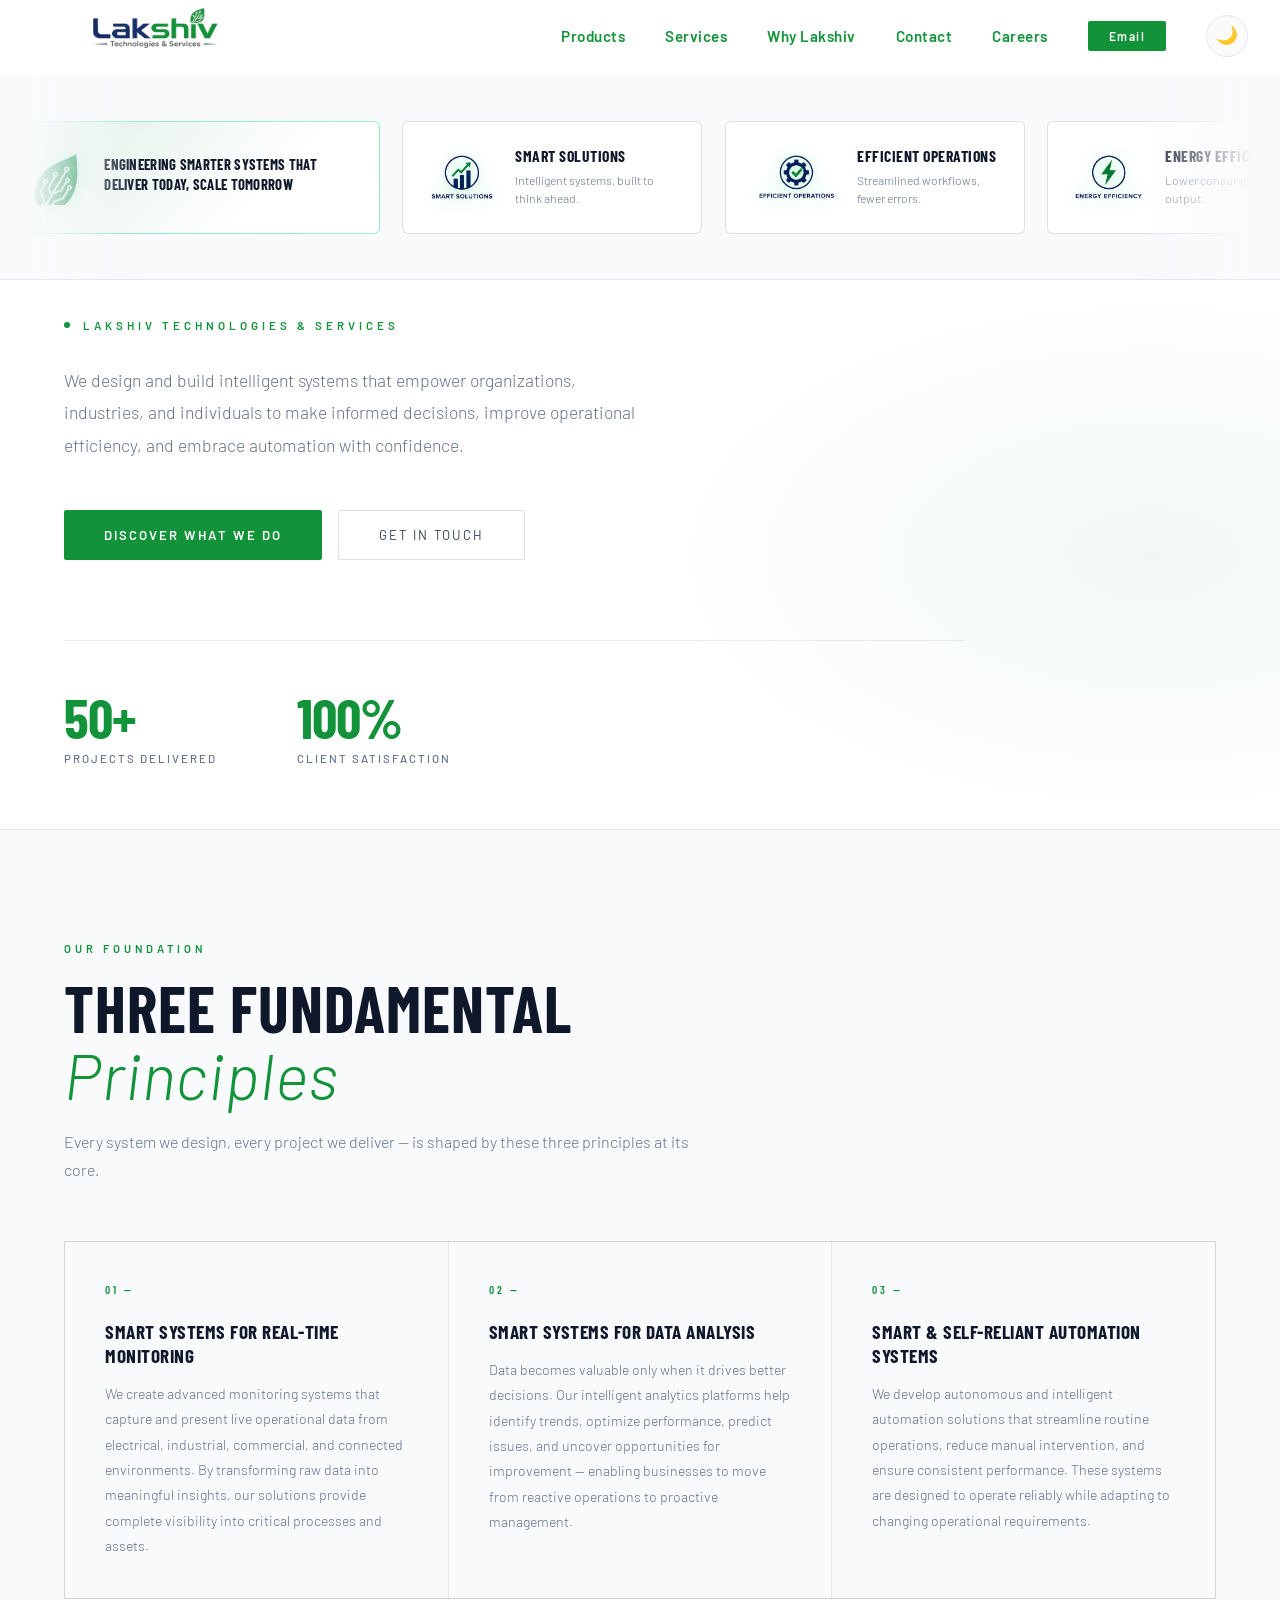
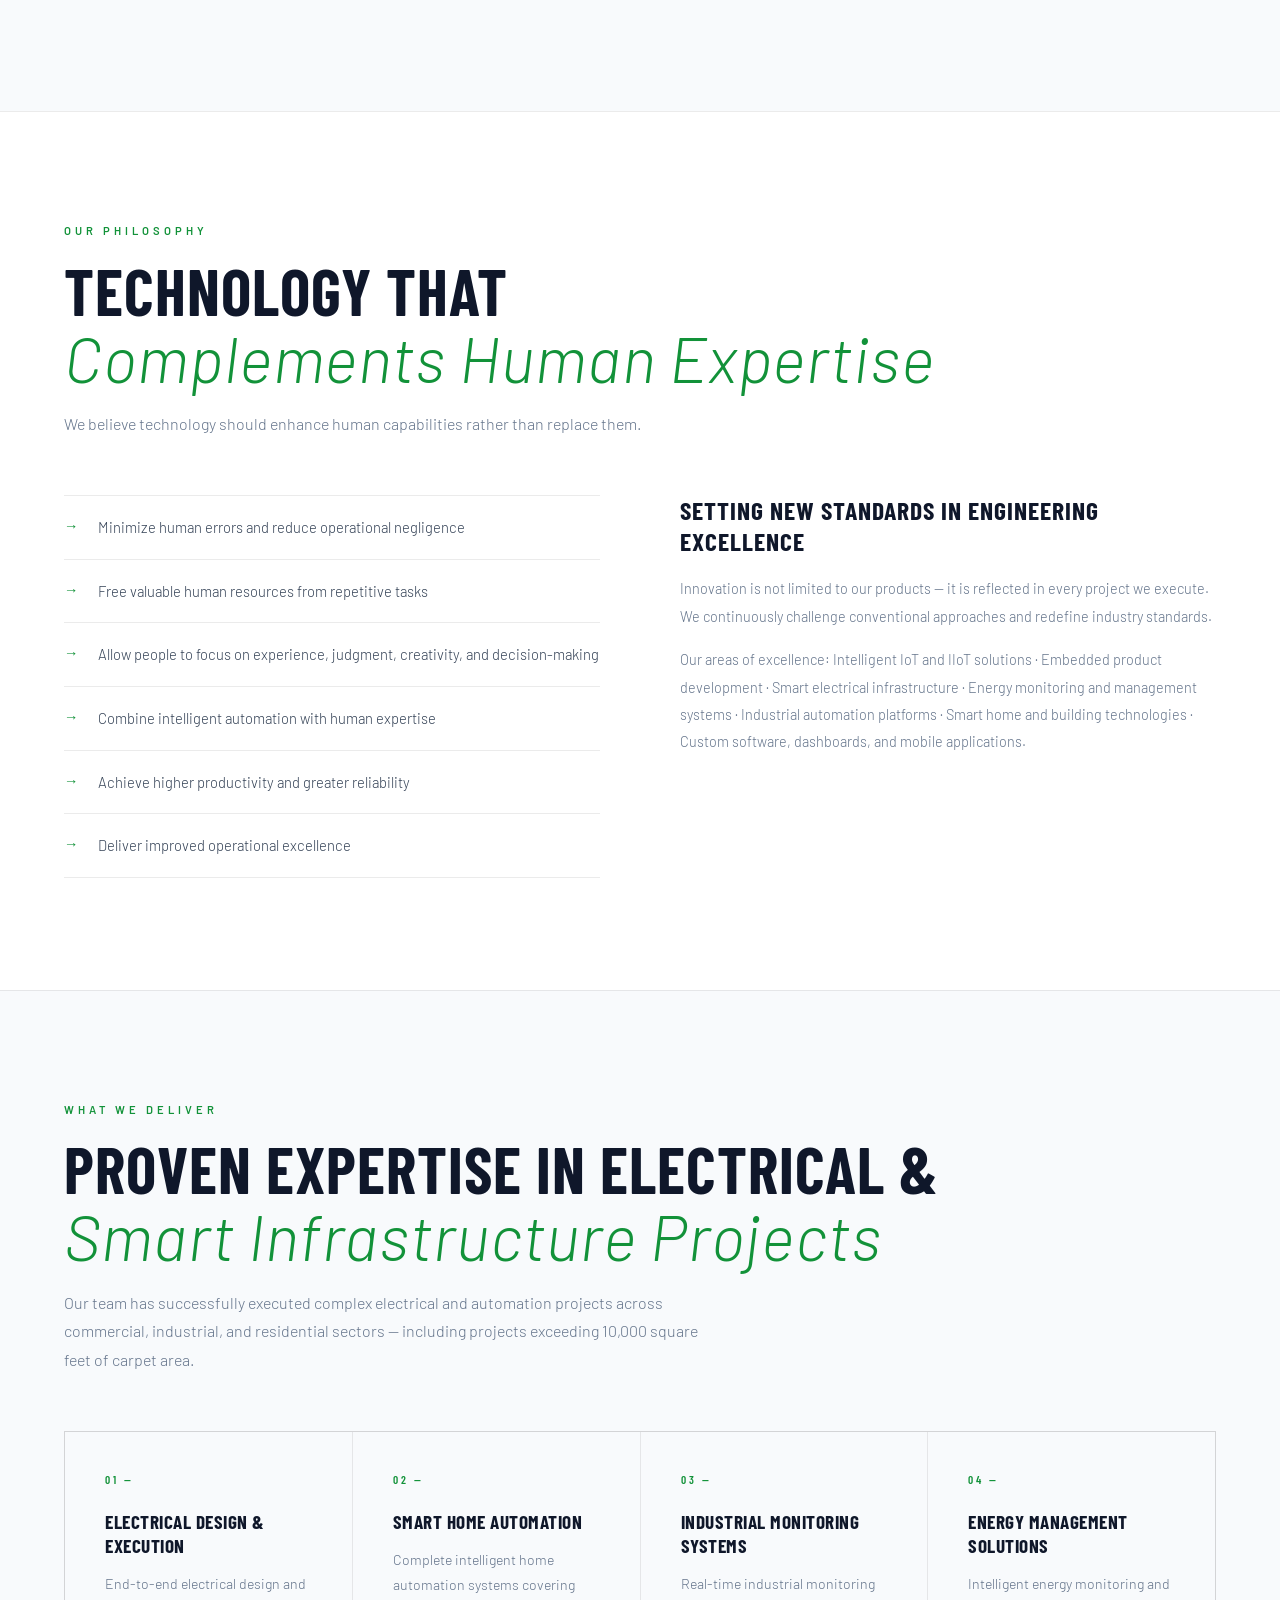
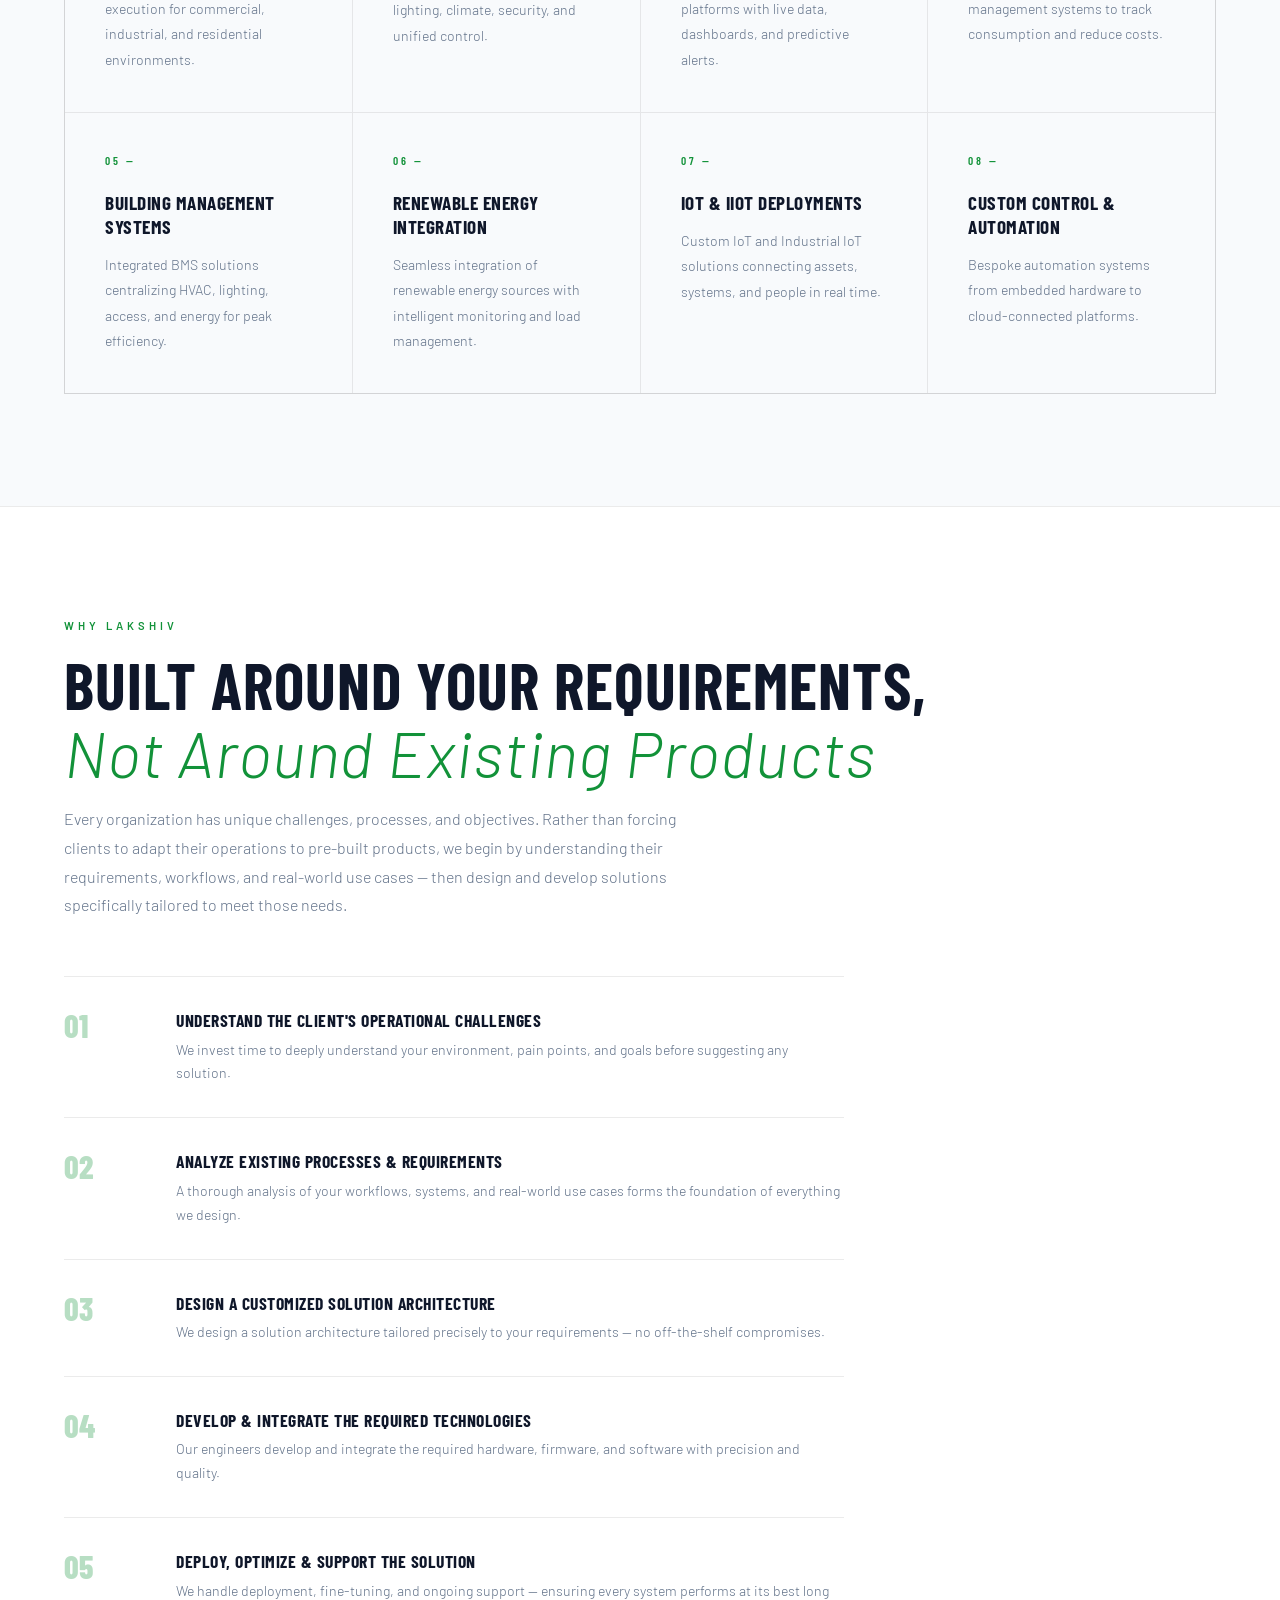
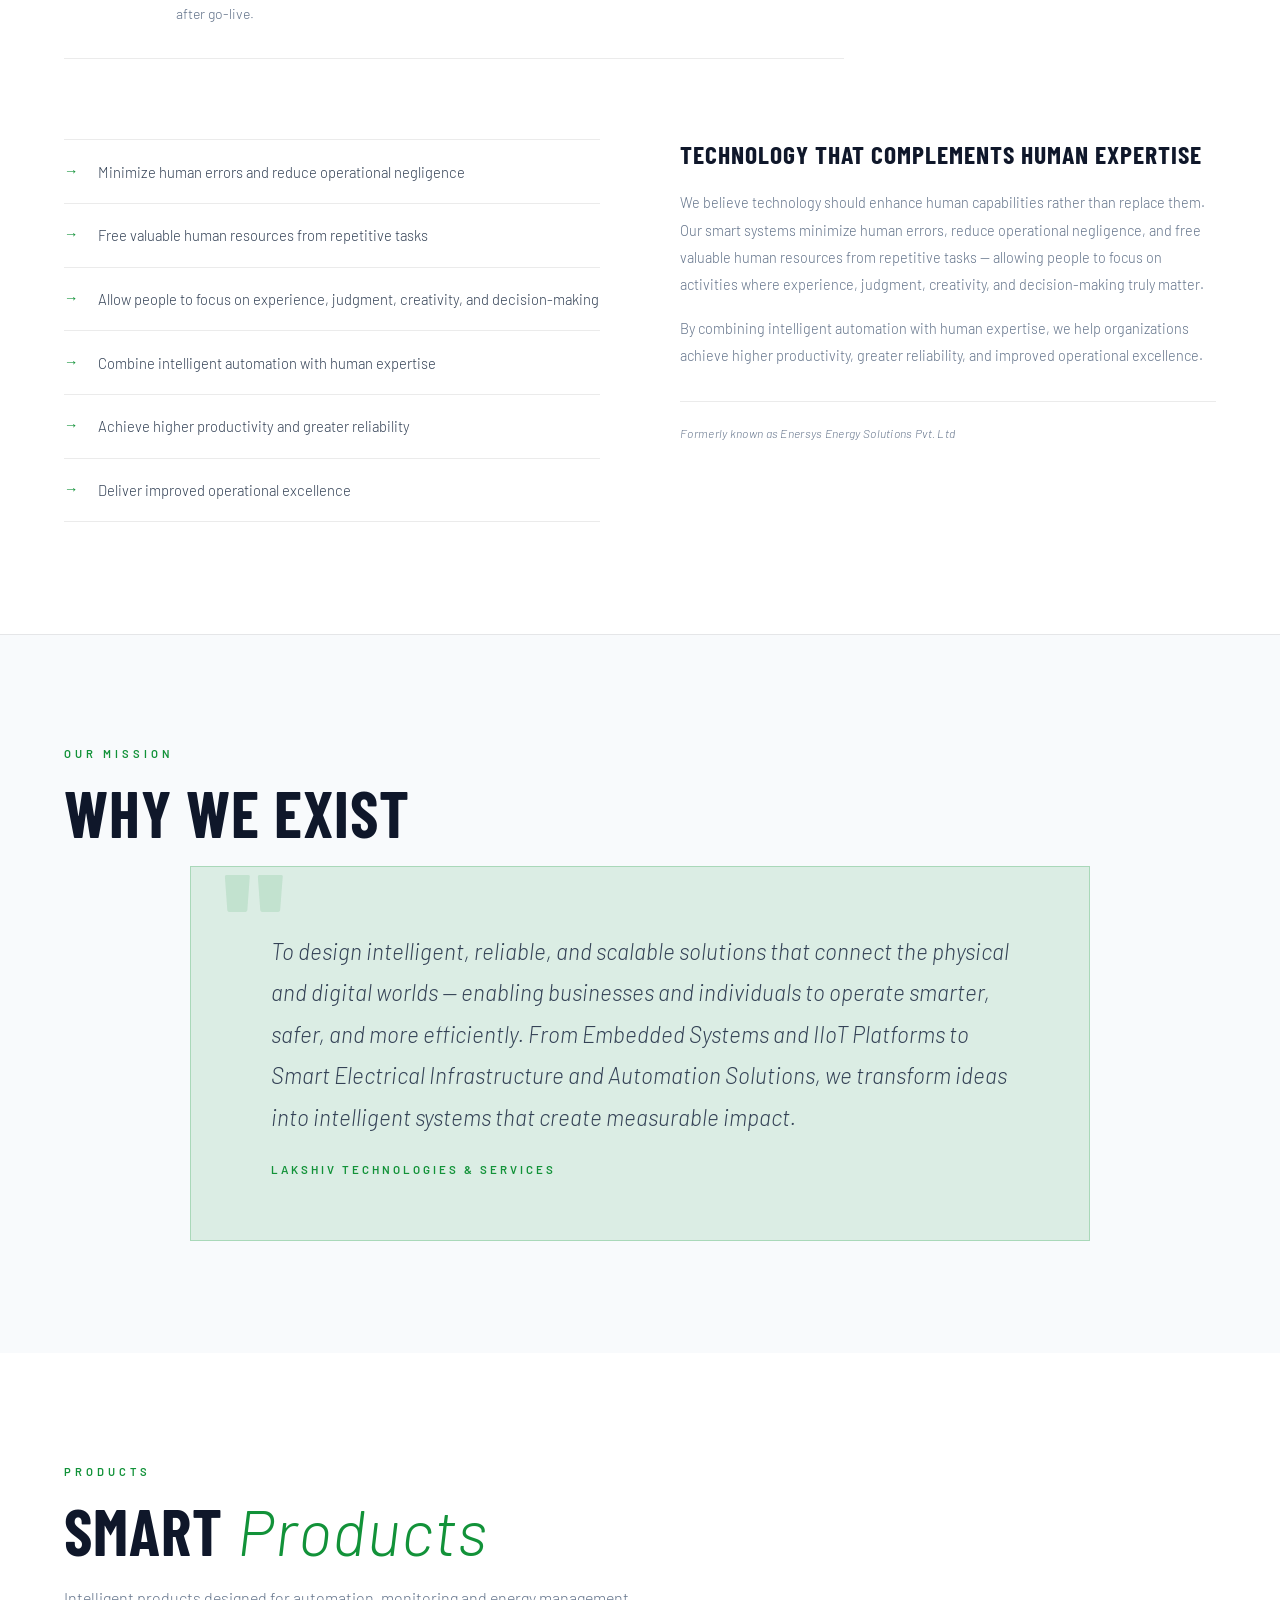
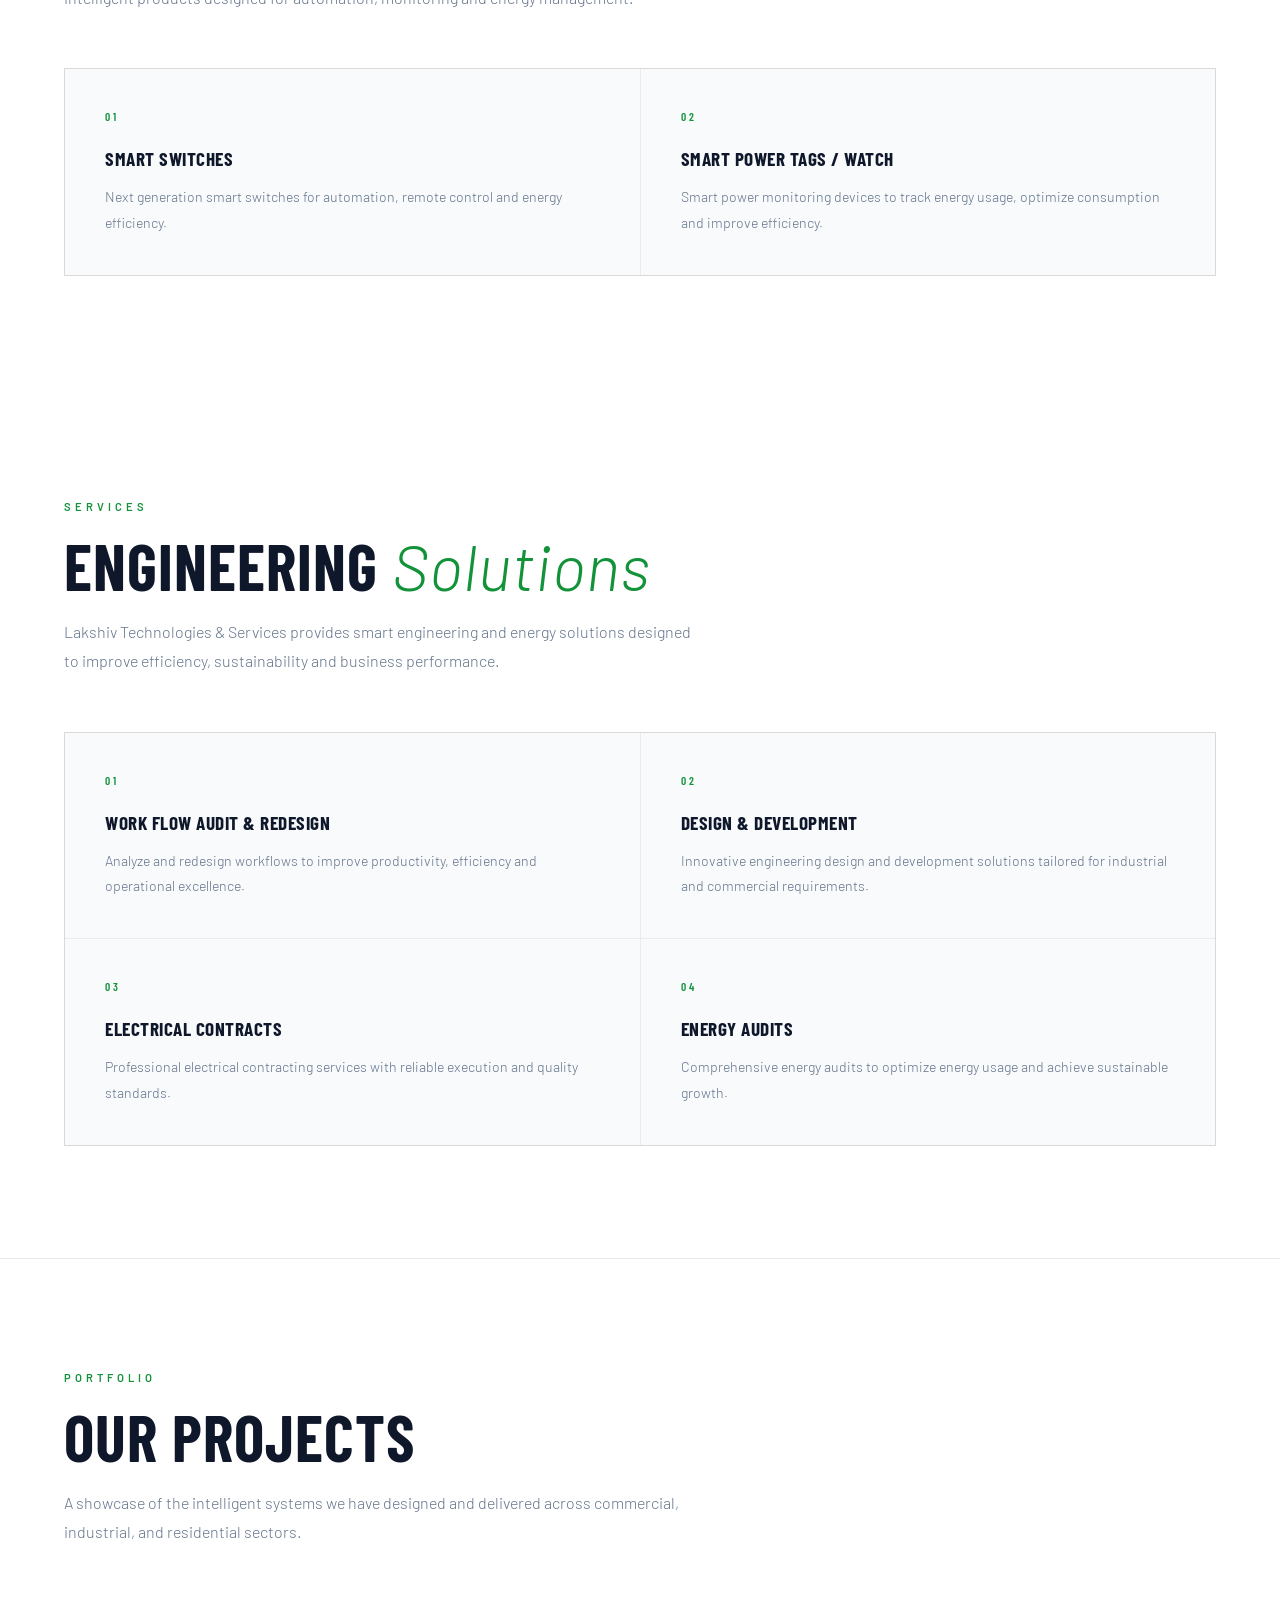
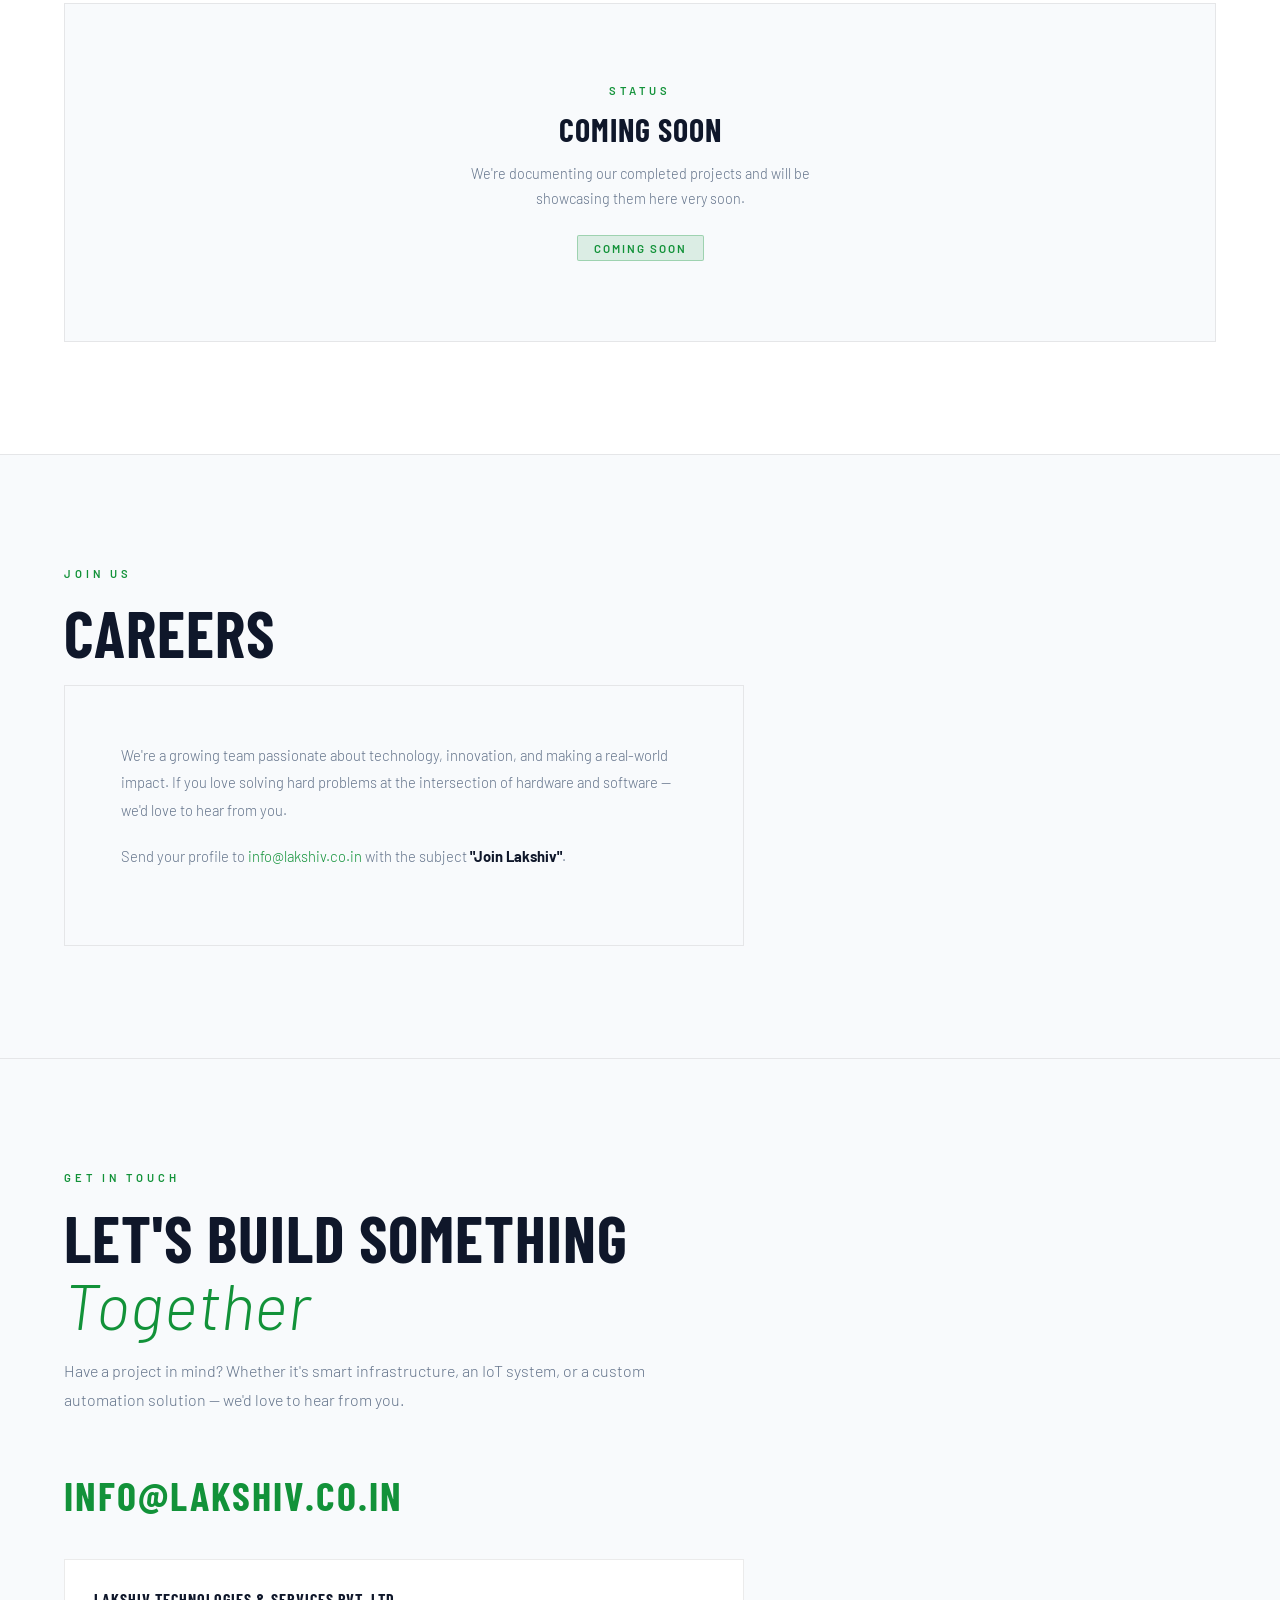
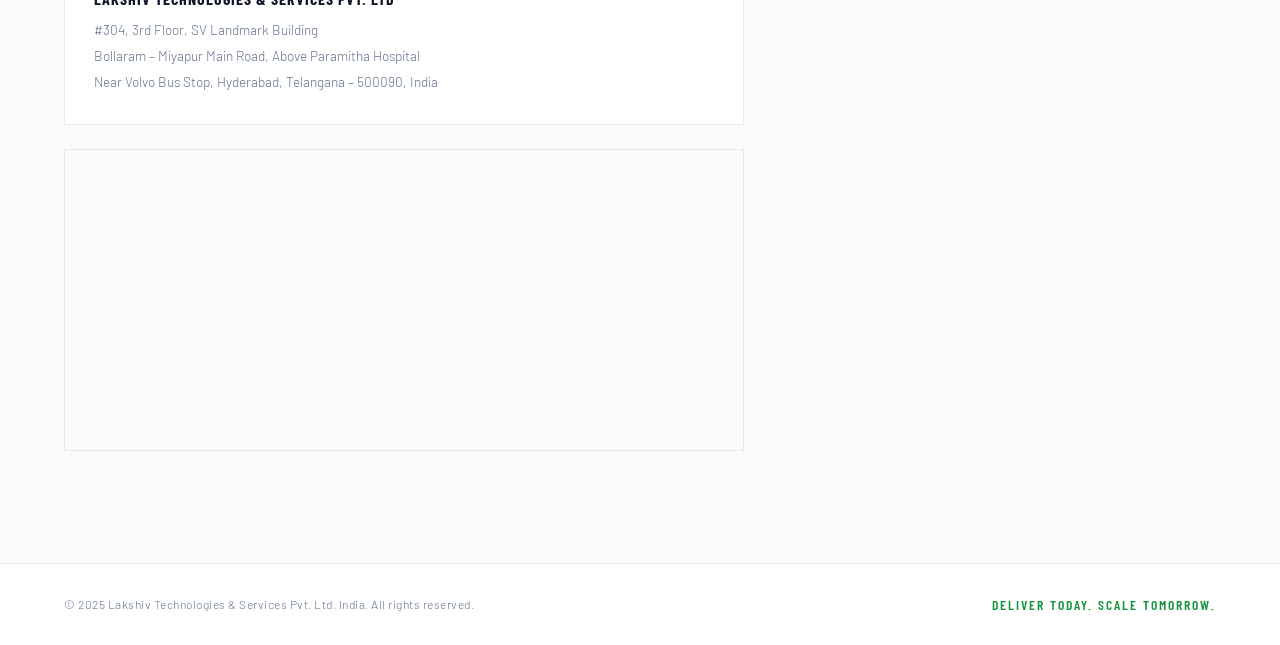
==== commit 17685205: "theme added" ====
--- a/index.html
+++ b/index.html
@@ -8,1040 +8,1155 @@
     <link
         href="https://fonts.googleapis.com/css2?family=Barlow:ital,wght@0,300;0,400;0,500;0,600;0,700;0,800;1,700&family=Barlow+Condensed:wght@400;500;600;700;800&display=swap"
         rel="stylesheet" />
-    <style>
-        :root {
-            --bg: #FFFFFF;
-            --surface: #F8FAFC;
-            --surface2: #F1F5F9;
-            --border: rgba(0, 0, 0, 0.08);
-            --border2: rgba(0, 0, 0, 0.12);
-            --green: #00e676;
-            --green-dim: rgba(0, 230, 118, 0.12);
-            --white: #0F172A;
-            --off-white: #334155;
-            --muted: #64748B;
-            --text: #1E293B;
-        }
-
-        *,
-        *::before,
-        *::after {
-            box-sizing: border-box;
-            margin: 0;
-            padding: 0;
-        }
-
-        html {
-            scroll-behavior: smooth;
-        }
-
-        body {
-            background: var(--bg);
-            color: var(--text);
-            font-family: 'Barlow', sans-serif;
-            font-weight: 300;
-            overflow-x: hidden;
-            -webkit-font-smoothing: antialiased;
-        }
-
-        /* ── NAV ── */
-        nav {
-            position: fixed;
-            top: 0;
-            left: 0;
-            right: 0;
-            z-index: 100;
-
-            display: flex;
-            align-items: center;
-            justify-content: space-between;
-
-            height: 72px;
-            padding: 0 2rem;
-
-            background: rgba(10, 10, 10, 0.92);
-            backdrop-filter: blur(16px);
-
-            border-bottom: 1px solid rgba(255, 255, 255, 0.08);
-        }
-
-        .logo {
-            display: flex;
-            align-items: center;
-            height: 72px;
-        }
-
-        .logo img {
-            width: 250px;
-            height: auto;
-            display: block;
-        }
-
-        .nav-links {
-            display: flex;
-            gap: 2.5rem;
-            list-style: none;
-            align-items: center;
-        }
-
-        .nav-links a {
-            color: var(--muted);
-            text-decoration: none;
-            font-size: 0.78rem;
-            font-weight: 500;
-            letter-spacing: 1.5px;
-            text-transform: uppercase;
-            transition: color 0.2s;
-        }
-
-        .nav-links a:hover {
-            color: #ffffff;
-        }
-
-        .nav-email-link {
-            background: var(--green) !important;
-            color: var(--bg) !important;
-            padding: 0.5rem 1.3rem;
-            border-radius: 2px;
-            font-size: 0.75rem !important;
-            font-weight: 600 !important;
-            letter-spacing: 1.5px !important;
-            transition: opacity 0.2s !important;
-        }
-
-        .nav-email-link:hover {
-            opacity: 0.85 !important;
-        }
-
-        /* ── MODAL ── */
-        .modal-overlay {
-            display: none;
-            position: fixed;
-            inset: 0;
-            background: rgba(0, 0, 0, 0.8);
-            backdrop-filter: blur(8px);
-            z-index: 200;
-            align-items: center;
-            justify-content: center;
-        }
-
-        .modal-overlay.open {
-            display: flex;
-        }
-
-        .modal-box {
-            background: var(--surface);
-            border: 1px solid var(--border2);
-            border-radius: 4px;
-            padding: 3rem;
-            max-width: 460px;
-            width: 90%;
-            text-align: center;
-            position: relative;
-        }
-
-        .modal-icon {
-            font-size: 2.5rem;
-            margin-bottom: 1rem;
-        }
-
-        .modal-box h2 {
-            font-family: 'Barlow Condensed', sans-serif;
-            font-weight: 700;
-            font-size: 1.8rem;
-            letter-spacing: 1px;
-            text-transform: uppercase;
-            margin-bottom: 0.8rem;
-            color: var(--white);
-        }
-
-        .modal-box p {
-            color: var(--muted);
-            line-height: 1.75;
-            font-size: 0.9rem;
-        }
-
-        .modal-close {
-            position: absolute;
-            top: 1rem;
-            right: 1.2rem;
-            background: none;
-            border: none;
-            color: var(--muted);
-            font-size: 1.2rem;
-            cursor: pointer;
-            transition: color 0.2s;
-        }
-
-        .modal-close:hover {
-            color: var(--white);
-        }
-
-        .modal-badge {
-            display: inline-block;
-            background: var(--green-dim);
-            color: var(--green);
-            border: 1px solid rgba(0, 230, 118, 0.3);
-            border-radius: 2px;
-            padding: 0.3rem 1rem;
-            font-size: 0.72rem;
-            margin-top: 1.2rem;
-            letter-spacing: 2px;
-            text-transform: uppercase;
-            font-weight: 600;
-        }
-
-        /* ── SECTIONS ── */
-        section {
-            position: relative;
-            z-index: 1;
-            padding: 7rem 4rem;
-        }
-
-        .section-label {
-            font-size: 0.7rem;
-            letter-spacing: 4px;
-            text-transform: uppercase;
-            color: var(--green);
-            margin-bottom: 1.2rem;
-            font-weight: 600;
-        }
-
-        .section-title {
-            font-family: 'Barlow Condensed', sans-serif;
-            font-weight: 700;
-            text-transform: uppercase;
-            font-size: clamp(2.2rem, 5vw, 4rem);
-            line-height: 1.05;
-            letter-spacing: 1px;
-            color: var(--white);
-            margin-bottom: 1.2rem;
-        }
-
-        .section-title em {
-            font-style: italic;
-            color: var(--green);
-            text-transform: none;
-            font-family: 'Barlow', sans-serif;
-            font-weight: 300;
-        }
-
-        .section-sub {
-            color: var(--muted);
-            max-width: 640px;
-            line-height: 1.8;
-            font-size: 1rem;
-            margin-bottom: 3.5rem;
-        }
-
-        /* ── HERO ── */
-        #hero {
-            min-height: auto;
-            display: block;
-            padding: 2rem 4rem 4rem;
-        }
-
-        #hero::before {
-            content: '';
-            position: absolute;
-            top: 0;
-            right: 0;
-            width: 50%;
-            height: 100%;
-            background: radial-gradient(ellipse at 80% 50%, rgba(0, 230, 118, 0.06) 0%, transparent 70%);
-            pointer-events: none;
-        }
-
-        .hero-inner {
-            max-width: 900px;
-            position: relative;
-            z-index: 1;
-        }
-
-        .hero-eyebrow {
-            display: inline-flex;
-            align-items: center;
-            gap: 0.8rem;
-            font-size: 0.72rem;
-            letter-spacing: 4px;
-            text-transform: uppercase;
-            color: var(--green);
-            margin-bottom: 2rem;
-            font-weight: 600;
-            animation: fadeUp 0.6s ease both;
-        }
-
-        .eyebrow-dot {
-            width: 6px;
-            height: 6px;
-            border-radius: 50%;
-            background: var(--green);
-            animation: pulse 2s infinite;
-        }
-
-        @keyframes pulse {
-
-            0%,
-            100% {
-                opacity: 1;
-            }
-
-            50% {
-                opacity: 0.3;
-            }
-        }
-
-        h1 {
-            font-family: 'Barlow Condensed', sans-serif;
-            font-weight: 800;
-            text-transform: uppercase;
-            font-size: clamp(2rem, 4vw, 3.4rem);
-            line-height: 1.08;
-            letter-spacing: 1px;
-            color: var(--white);
-            margin-bottom: 1.6rem;
-            animation: fadeUp 0.7s 0.1s ease both;
-        }
-
-        h1 em {
-            font-style: italic;
-            color: var(--green);
-            font-weight: 700;
-            text-transform: none;
-            font-family: 'Barlow', sans-serif;
-        }
-
-        h1 .dim {
-            color: var(--muted);
-        }
-
-        .hero-sub-text {
-            font-size: 1.1rem;
-            color: var(--muted);
-            max-width: 580px;
-            line-height: 1.85;
-            margin-bottom: 3rem;
-            animation: fadeUp 0.7s 0.2s ease both;
-            font-weight: 300;
-        }
-
-        .hero-btns {
-            display: flex;
-            gap: 1rem;
-            flex-wrap: wrap;
-            animation: fadeUp 0.7s 0.3s ease both;
-        }
-
-        .btn-primary {
-            background: var(--green);
-            color: var(--bg);
-            border: none;
-            padding: 1rem 2.5rem;
-            border-radius: 2px;
-            font-family: 'Barlow', sans-serif;
-            font-weight: 600;
-            font-size: 0.82rem;
-            letter-spacing: 2px;
-            text-transform: uppercase;
-            cursor: pointer;
-            transition: opacity 0.2s;
-        }
-
-        .btn-primary:hover {
-            opacity: 0.85;
-        }
-
-        .btn-ghost {
-            background: transparent;
-            border: 1px solid var(--border2);
-            color: var(--off-white);
-            padding: 1rem 2.5rem;
-            border-radius: 2px;
-            font-family: 'Barlow', sans-serif;
-            font-size: 0.82rem;
-            letter-spacing: 2px;
-            text-transform: uppercase;
-            cursor: pointer;
-            transition: border-color 0.2s, color 0.2s;
-        }
-
-        .btn-ghost:hover {
-            border-color: var(--green);
-            color: var(--green);
-        }
-
-        .stats {
-            display: flex;
-            gap: 5rem;
-            margin-top: 5rem;
-            padding-top: 3rem;
-            border-top: 1px solid var(--border);
-            animation: fadeUp 0.7s 0.4s ease both;
-            flex-wrap: wrap;
-        }
-
-        .stat-val {
-            font-family: 'Barlow Condensed', sans-serif;
-            font-size: 3.5rem;
-            font-weight: 700;
-            color: var(--green);
-            line-height: 1;
-            letter-spacing: -1px;
-        }
-
-        .stat-label {
-            font-size: 0.72rem;
-            color: var(--muted);
-            margin-top: 0.4rem;
-            letter-spacing: 2px;
-            text-transform: uppercase;
-            font-weight: 500;
-        }
-
-        /* ── MARQUEE / SCROLLING CARDS ── */
-        .marquee-wrap {
-            background: var(--surface);
-            border-bottom: 1px solid var(--border);
-            padding: 2.8rem 0;
-            margin-top: 76px;
-            overflow: hidden;
-            position: relative;
-        }
-
-        .marquee-wrap::before,
-        .marquee-wrap::after {
-            content: '';
-            position: absolute;
-            top: 0;
-            bottom: 0;
-            width: 140px;
-            z-index: 2;
-            pointer-events: none;
-        }
-
-        .marquee-wrap::before {
-            left: 0;
-            background: linear-gradient(90deg, var(--surface) 20%, transparent);
-        }
-
-        .marquee-wrap::after {
-            right: 0;
-            background: linear-gradient(270deg, var(--surface) 20%, transparent);
-        }
-
-        .marquee-track {
-            display: flex;
-            gap: 1.4rem;
-            width: max-content;
-            animation: marqueeScroll 30s linear infinite;
-        }
-
-        .marquee-wrap:hover .marquee-track {
-            animation-play-state: paused;
-        }
-
-        @keyframes marqueeScroll {
-            from {
-                transform: translateX(0);
-            }
-
-            to {
-                transform: translateX(-50%);
-            }
-        }
-
-        .m-card {
-            flex: 0 0 auto;
-            width: 300px;
-            background: var(--bg);
-            border: 1px solid var(--border2);
-            border-radius: 6px;
-            padding: 1.6rem 1.5rem;
-            display: flex;
-            align-items: center;
-            gap: 1.2rem;
-            position: relative;
-            overflow: hidden;
-            transition: transform 0.35s ease, border-color 0.35s ease, box-shadow 0.35s ease;
-            animation: cardGlow 3.4s ease-in-out infinite;
-        }
-
-        .m-card:nth-child(2) {
-            animation-delay: 0.4s;
-        }
-
-        .m-card:nth-child(3) {
-            animation-delay: 0.8s;
-        }
-
-        .m-card:nth-child(4) {
-            animation-delay: 1.2s;
-        }
-
-        .m-card:nth-child(5) {
-            animation-delay: 1.6s;
-        }
-
-        @keyframes cardGlow {
-
-            0%,
-            100% {
-                box-shadow: 0 0 0 rgba(0, 230, 118, 0);
-                border-color: var(--border2);
-            }
-
-            50% {
-                box-shadow: 0 0 22px rgba(0, 230, 118, 0.16);
-                border-color: rgba(0, 230, 118, 0.4);
-            }
-        }
-
-        .m-card::after {
-            content: '';
-            position: absolute;
-            inset: 0;
-            border-radius: 6px;
-            background: linear-gradient(120deg, transparent 30%, rgba(0, 230, 118, 0.16) 50%, transparent 70%);
-            transform: translateX(-100%);
-            transition: opacity 0.3s ease;
+    <link rel="icon" type="image/png" href="/images/favicon.jpeg">
+</head>
+<style>
+    :root {
+
+        /* Light Theme */
+        --bg: #FFFFFF;
+        --surface: #F8FAFC;
+        --surface2: #F1F5F9;
+
+        --text: #1E293B;
+        --white: #0F172A;
+        --off-white: #334155;
+        --muted: #64748B;
+
+        --border: rgba(0, 0, 0, .08);
+        --border2: rgba(0, 0, 0, .12);
+
+        --green: #129239;
+        --green-dim: rgba(18, 146, 57, .12);
+    }
+
+    *,
+    *::before,
+    *::after {
+        box-sizing: border-box;
+        margin: 0;
+        padding: 0;
+    }
+
+    html {
+        scroll-behavior: smooth;
+    }
+
+    body {
+        background: var(--bg);
+        color: var(--text);
+        font-family: 'Barlow', sans-serif;
+        font-weight: 300;
+        overflow-x: hidden;
+        -webkit-font-smoothing: antialiased;
+    }
+
+    body.dark {
+
+        --bg: #0B0F14;
+
+        --surface: #111827;
+        --surface2: #1F2937;
+
+        --text: #F8FAFC;
+        --white: #FFFFFF;
+
+        --off-white: #CBD5E1;
+        --muted: #94A3B8;
+
+        --border: rgba(255, 255, 255, .08);
+        --border2: rgba(255, 255, 255, .12);
+
+        --green: #129239;
+        --green-dim: rgba(18, 146, 57, .15);
+    }
+
+    body.dark .logo img {
+        content: url("images/lakshiv-logo-transparent.png");
+    }
+
+    body:not(.dark) .logo img {
+        content: url("images/lakshiv-logo.png");
+    }
+
+    /* ── NAV ── */
+    nav {
+        position: fixed;
+        top: 0;
+        left: 0;
+        right: 0;
+        z-index: 100;
+
+        display: flex;
+        align-items: center;
+        justify-content: space-between;
+
+        height: 72px;
+        padding: 0 2rem;
+
+        /* background: rgba(10, 10, 10, 0.92); */
+        backdrop-filter: blur(16px);
+
+        border-bottom: 1px solid rgba(255, 255, 255, 0.08);
+    }
+
+    .logo {
+        display: flex;
+        align-items: center;
+        height: 72px;
+    }
+
+    .logo img {
+        width: 250px;
+        height: auto;
+        display: block;
+    }
+
+    .nav-links {
+        display: flex;
+        gap: 2.5rem;
+        list-style: none;
+        align-items: center;
+        color: #129239;
+    }
+
+    .nav-links a,
+    .nav-links a:link,
+    .nav-links a:visited {
+        color: #129239;
+        /* Lakshiv green */
+        text-decoration: none;
+        font-size: 0.95rem;
+        font-weight: 600;
+        letter-spacing: 0.5px;
+        transition: all 0.3s ease;
+        display: inline-block;
+    }
+
+    .nav-links a::after {
+        content: "";
+        position: absolute;
+        left: 0;
+        bottom: -6px;
+
+        width: 0%;
+        height: 2px;
+
+        background: #129239;
+        transition: width 0.3s ease;
+    }
+
+    .nav-links a.active {
+        color: #129239;
+        font-weight: 700;
+        transform: scale(1.08);
+        position: relative;
+    }
+
+    .nav-links a.active::after {
+        content: "";
+        position: absolute;
+
+        left: 50%;
+        bottom: -8px;
+
+        transform: translateX(-50%);
+
+        width: 26px;
+        height: 3px;
+
+        background: #129239;
+        border-radius: 10px;
+
+        box-shadow: 0 0 8px rgba(18, 146, 57, .35);
+    }
+
+    .nav-links a:hover {
+        color: #129239;
+        font-weight: 700;
+        transform: translateY(-2px) scale(1.08);
+    }
+
+    .nav-links a:hover::after {
+        width: 100%;
+    }
+
+    .nav-email-link {
+        background: var(--green) !important;
+        color: var(--bg) !important;
+        padding: 0.5rem 1.3rem;
+        border-radius: 2px;
+        font-size: 0.75rem !important;
+        font-weight: 600 !important;
+        letter-spacing: 1.5px !important;
+        transition: opacity 0.2s !important;
+    }
+
+    .nav-email-link:hover {
+        opacity: 0.85 !important;
+    }
+
+    /* ── MODAL ── */
+    .modal-overlay {
+        display: none;
+        position: fixed;
+        inset: 0;
+        background: rgba(0, 0, 0, 0.8);
+        backdrop-filter: blur(8px);
+        z-index: 200;
+        align-items: center;
+        justify-content: center;
+    }
+
+    .modal-overlay.open {
+        display: flex;
+    }
+
+    .modal-box {
+        background: var(--surface);
+        border: 1px solid var(--border2);
+        border-radius: 4px;
+        padding: 3rem;
+        max-width: 460px;
+        width: 90%;
+        text-align: center;
+        position: relative;
+    }
+
+    .modal-icon {
+        font-size: 2.5rem;
+        margin-bottom: 1rem;
+    }
+
+    .modal-box h2 {
+        font-family: 'Barlow Condensed', sans-serif;
+        font-weight: 700;
+        font-size: 1.8rem;
+        letter-spacing: 1px;
+        text-transform: uppercase;
+        margin-bottom: 0.8rem;
+        color: var(--white);
+    }
+
+    .modal-box p {
+        color: var(--muted);
+        line-height: 1.75;
+        font-size: 0.9rem;
+    }
+
+    .modal-close {
+        position: absolute;
+        top: 1rem;
+        right: 1.2rem;
+        background: none;
+        border: none;
+        color: var(--muted);
+        font-size: 1.2rem;
+        cursor: pointer;
+        transition: color 0.2s;
+    }
+
+    .modal-close:hover {
+        color: var(--white);
+    }
+
+    .modal-badge {
+        display: inline-block;
+        background: var(--green-dim);
+        color: var(--green);
+        border: 1px solid rgba(0, 230, 118, 0.3);
+        border-radius: 2px;
+        padding: 0.3rem 1rem;
+        font-size: 0.72rem;
+        margin-top: 1.2rem;
+        letter-spacing: 2px;
+        text-transform: uppercase;
+        font-weight: 600;
+    }
+
+    /* ── SECTIONS ── */
+    section {
+        position: relative;
+        z-index: 1;
+        padding: 7rem 4rem;
+    }
+
+    .section-label {
+        font-size: 0.7rem;
+        letter-spacing: 4px;
+        text-transform: uppercase;
+        color: var(--green);
+        margin-bottom: 1.2rem;
+        font-weight: 600;
+    }
+
+    .section-title {
+        font-family: 'Barlow Condensed', sans-serif;
+        font-weight: 700;
+        text-transform: uppercase;
+        font-size: clamp(2.2rem, 5vw, 4rem);
+        line-height: 1.05;
+        letter-spacing: 1px;
+        color: var(--white);
+        margin-bottom: 1.2rem;
+    }
+
+    .section-title em {
+        font-style: italic;
+        color: var(--green);
+        text-transform: none;
+        font-family: 'Barlow', sans-serif;
+        font-weight: 300;
+    }
+
+    .section-sub {
+        color: var(--muted);
+        max-width: 640px;
+        line-height: 1.8;
+        font-size: 1rem;
+        margin-bottom: 3.5rem;
+    }
+
+    /* ── HERO ── */
+    #hero {
+        min-height: auto;
+        display: block;
+        padding: 2rem 4rem 4rem;
+    }
+
+    #hero::before {
+        content: '';
+        position: absolute;
+        top: 0;
+        right: 0;
+        width: 50%;
+        height: 100%;
+        background: radial-gradient(ellipse at 80% 50%, rgba(18, 146, 57, 0.06)0%, transparent 70%);
+        pointer-events: none;
+    }
+
+    .hero-inner {
+        max-width: 900px;
+        position: relative;
+        z-index: 1;
+    }
+
+    .hero-eyebrow {
+        display: inline-flex;
+        align-items: center;
+        gap: 0.8rem;
+        font-size: 0.72rem;
+        letter-spacing: 4px;
+        text-transform: uppercase;
+        color: var(--green);
+        margin-bottom: 2rem;
+        font-weight: 600;
+        animation: fadeUp 0.6s ease both;
+    }
+
+    .eyebrow-dot {
+        width: 6px;
+        height: 6px;
+        border-radius: 50%;
+        background: var(--green);
+        animation: pulse 2s infinite;
+    }
+
+    @keyframes pulse {
+
+        0%,
+        100% {
+            opacity: 1;
+        }
+
+        50% {
+            opacity: 0.3;
+        }
+    }
+
+    h1 {
+        font-family: 'Barlow Condensed', sans-serif;
+        font-weight: 800;
+        text-transform: uppercase;
+        font-size: clamp(2rem, 4vw, 3.4rem);
+        line-height: 1.08;
+        letter-spacing: 1px;
+        color: var(--white);
+        margin-bottom: 1.6rem;
+        animation: fadeUp 0.7s 0.1s ease both;
+    }
+
+    h1 em {
+        font-style: italic;
+        color: var(--green);
+        font-weight: 700;
+        text-transform: none;
+        font-family: 'Barlow', sans-serif;
+    }
+
+    h1 .dim {
+        color: var(--muted);
+    }
+
+    .hero-sub-text {
+        font-size: 1.1rem;
+        color: var(--muted);
+        max-width: 580px;
+        line-height: 1.85;
+        margin-bottom: 3rem;
+        animation: fadeUp 0.7s 0.2s ease both;
+        font-weight: 300;
+    }
+
+    .hero-btns {
+        display: flex;
+        gap: 1rem;
+        flex-wrap: wrap;
+        animation: fadeUp 0.7s 0.3s ease both;
+    }
+
+    .theme-btn {
+
+        width: 42px;
+        height: 42px;
+
+        border: none;
+        border-radius: 50%;
+
+        cursor: pointer;
+
+        background: var(--surface);
+        color: var(--green);
+
+        font-size: 1.1rem;
+
+        transition: .3s;
+
+        border: 1px solid var(--border);
+    }
+
+    .theme-btn:hover {
+
+        transform: rotate(20deg) scale(1.08);
+
+        box-shadow:
+            0 0 20px rgba(18, 146, 57, .18);
+    }
+
+    .btn-primary {
+        background: var(--green);
+        color: var(--bg);
+        border: none;
+        padding: 1rem 2.5rem;
+        border-radius: 2px;
+        font-family: 'Barlow', sans-serif;
+        font-weight: 600;
+        font-size: 0.82rem;
+        letter-spacing: 2px;
+        text-transform: uppercase;
+        cursor: pointer;
+        transition: opacity 0.2s;
+    }
+
+    .btn-primary:hover {
+        opacity: 0.85;
+    }
+
+    .btn-ghost {
+        background: transparent;
+        border: 1px solid var(--border2);
+        color: var(--off-white);
+        padding: 1rem 2.5rem;
+        border-radius: 2px;
+        font-family: 'Barlow', sans-serif;
+        font-size: 0.82rem;
+        letter-spacing: 2px;
+        text-transform: uppercase;
+        cursor: pointer;
+        transition: border-color 0.2s, color 0.2s;
+    }
+
+    .btn-ghost:hover {
+        border-color: var(--green);
+        color: var(--green);
+    }
+
+    .stats {
+        display: flex;
+        gap: 5rem;
+        margin-top: 5rem;
+        padding-top: 3rem;
+        border-top: 1px solid var(--border);
+        animation: fadeUp 0.7s 0.4s ease both;
+        flex-wrap: wrap;
+    }
+
+    .stat-val {
+        font-family: 'Barlow Condensed', sans-serif;
+        font-size: 3.5rem;
+        font-weight: 700;
+        color: var(--green);
+        line-height: 1;
+        letter-spacing: -1px;
+    }
+
+    .stat-label {
+        font-size: 0.72rem;
+        color: var(--muted);
+        margin-top: 0.4rem;
+        letter-spacing: 2px;
+        text-transform: uppercase;
+        font-weight: 500;
+    }
+
+    /* ── MARQUEE / SCROLLING CARDS ── */
+    .marquee-wrap {
+        background: var(--surface);
+        border-bottom: 1px solid var(--border);
+        padding: 2.8rem 0;
+        margin-top: 76px;
+        overflow: hidden;
+        position: relative;
+    }
+
+    .marquee-wrap::before,
+    .marquee-wrap::after {
+        content: '';
+        position: absolute;
+        top: 0;
+        bottom: 0;
+        width: 140px;
+        z-index: 2;
+        pointer-events: none;
+    }
+
+    .marquee-wrap::before {
+        left: 0;
+        background: linear-gradient(90deg, var(--surface) 20%, transparent);
+    }
+
+    .marquee-wrap::after {
+        right: 0;
+        background: linear-gradient(270deg, var(--surface) 20%, transparent);
+    }
+
+    .marquee-track {
+        display: flex;
+        gap: 1.4rem;
+        width: max-content;
+        animation: marqueeScroll 30s linear infinite;
+    }
+
+    .marquee-wrap:hover .marquee-track {
+        animation-play-state: paused;
+    }
+
+    @keyframes marqueeScroll {
+        from {
+            transform: translateX(0);
+        }
+
+        to {
+            transform: translateX(-50%);
+        }
+    }
+
+    .m-card {
+        flex: 0 0 auto;
+        width: 300px;
+        background: var(--bg);
+        border: 1px solid var(--border2);
+        border-radius: 6px;
+        padding: 1.6rem 1.5rem;
+        display: flex;
+        align-items: center;
+        gap: 1.2rem;
+        position: relative;
+        overflow: hidden;
+        transition: transform 0.35s ease, border-color 0.35s ease, box-shadow 0.35s ease;
+        animation: cardGlow 3.4s ease-in-out infinite;
+    }
+
+    .m-card:nth-child(2) {
+        animation-delay: 0.4s;
+    }
+
+    .m-card:nth-child(3) {
+        animation-delay: 0.8s;
+    }
+
+    .m-card:nth-child(4) {
+        animation-delay: 1.2s;
+    }
+
+    .m-card:nth-child(5) {
+        animation-delay: 1.6s;
+    }
+
+    @keyframes cardGlow {
+
+        0%,
+        100% {
+            box-shadow: 0 0 0 rgba(0, 230, 118, 0);
+            border-color: var(--border2);
+        }
+
+        50% {
+            box-shadow: 0 0 22px rgba(18, 146, 57, 0.16);
+            border-color: rgba(18, 146, 57, 0.40);
+        }
+    }
+
+    .m-card::after {
+        content: '';
+        position: absolute;
+        inset: 0;
+        border-radius: 6px;
+        background: linear-gradient(120deg, transparent 30%, rgba(18, 146, 57, 0.16) 50%, transparent 70%);
+        transform: translateX(-100%);
+        transition: opacity 0.3s ease;
+        opacity: 0;
+        pointer-events: none;
+    }
+
+    .m-card:hover {
+        transform: translateY(-7px) scale(1.02);
+        box-shadow: 0 14px 32px rgba(18, 146, 57, 0.20);
+        border-color: var(--green);
+    }
+
+    .m-card:hover::after {
+        opacity: 1;
+        animation: shimmer 1.1s ease forwards;
+    }
+
+    @keyframes shimmer {
+        to {
+            transform: translateX(100%);
+        }
+    }
+
+    .m-card img {
+        height: 50px;
+        width: auto;
+        flex-shrink: 0;
+        filter: drop-shadow(0 0 8px rgba(0, 230, 118, 0.3));
+        position: relative;
+        z-index: 1;
+    }
+
+    .m-card-text {
+        position: relative;
+        z-index: 1;
+    }
+
+    .m-card-text h4 {
+        font-family: 'Barlow Condensed', sans-serif;
+        font-weight: 700;
+        font-size: 0.98rem;
+        letter-spacing: 0.5px;
+        text-transform: uppercase;
+        color: var(--white);
+        margin-bottom: 0.3rem;
+        line-height: 1.2;
+    }
+
+    .m-card-text p {
+        font-size: 0.76rem;
+        color: var(--muted);
+        line-height: 1.5;
+    }
+
+    .m-card.headline {
+        background: linear-gradient(135deg, rgba(18, 146, 57, 0.12), var(--bg) 70%);
+        border-color: rgba(0, 230, 118, 0.4);
+        width: 380px;
+    }
+
+    .m-card.headline .m-card-text h4 {
+        font-size: 0.92rem;
+        line-height: 1.35;
+        letter-spacing: 0.3px;
+    }
+
+    .m-card.headline img {
+        height: 56px;
+    }
+
+    /* ── CARDS GRID ── */
+    .cards-grid {
+        display: grid;
+        gap: 1px;
+        background: var(--border);
+        border: 1px solid var(--border);
+    }
+
+    .cards-grid.three-col {
+        grid-template-columns: repeat(3, 1fr);
+    }
+
+    .cards-grid.four-col {
+        grid-template-columns: repeat(4, 1fr);
+    }
+
+    .cards-grid.two-col {
+        grid-template-columns: repeat(2, 1fr);
+    }
+
+    .card {
+        background: var(--surface);
+        padding: 2.5rem;
+        transition: background 0.2s;
+        position: relative;
+        overflow: hidden;
+    }
+
+    .card::before {
+        content: '';
+        position: absolute;
+        top: 0;
+        left: 0;
+        width: 3px;
+        height: 0;
+        background: var(--green);
+        transition: height 0.3s ease;
+    }
+
+    .card:hover {
+        background: var(--surface2);
+    }
+
+    .card:hover::before {
+        height: 100%;
+    }
+
+    .card-num {
+        font-family: 'Barlow Condensed', sans-serif;
+        font-size: 0.72rem;
+        color: var(--green);
+        margin-bottom: 1.5rem;
+        letter-spacing: 3px;
+        font-weight: 600;
+    }
+
+    .card h3 {
+        font-family: 'Barlow Condensed', sans-serif;
+        font-weight: 700;
+        font-size: 1.2rem;
+        margin-bottom: 0.8rem;
+        color: var(--white);
+        line-height: 1.25;
+        text-transform: uppercase;
+        letter-spacing: 0.5px;
+    }
+
+    .card p {
+        font-size: 0.88rem;
+        color: var(--muted);
+        line-height: 1.8;
+    }
+
+    /* ── SPLIT ── */
+    .split-grid {
+        display: grid;
+        grid-template-columns: 1fr 1fr;
+        gap: 5rem;
+        align-items: start;
+    }
+
+    .point-list {
+        list-style: none;
+        display: flex;
+        flex-direction: column;
+    }
+
+    .point-item {
+        display: flex;
+        align-items: flex-start;
+        gap: 1.2rem;
+        padding: 1.2rem 0;
+        border-bottom: 1px solid var(--border);
+    }
+
+    .point-item:first-child {
+        border-top: 1px solid var(--border);
+    }
+
+    .point-arrow {
+        color: var(--green);
+        font-size: 0.9rem;
+        margin-top: 2px;
+        flex-shrink: 0;
+        font-weight: 700;
+    }
+
+    .point-item span {
+        font-size: 0.92rem;
+        color: var(--off-white);
+        line-height: 1.65;
+    }
+
+    .text-block h3 {
+        font-family: 'Barlow Condensed', sans-serif;
+        font-weight: 700;
+        font-size: 1.6rem;
+        color: var(--white);
+        margin-bottom: 1.2rem;
+        line-height: 1.2;
+        text-transform: uppercase;
+        letter-spacing: 1px;
+    }
+
+    .text-block p {
+        font-size: 0.9rem;
+        color: var(--muted);
+        line-height: 1.9;
+        margin-bottom: 1rem;
+    }
+
+    .formerly {
+        font-size: 0.75rem;
+        color: var(--muted);
+        margin-top: 2rem;
+        padding-top: 1.5rem;
+        border-top: 1px solid var(--border);
+        letter-spacing: 0.3px;
+        font-style: italic;
+    }
+
+    /* ── STEPS ── */
+    .approach-steps {
+        display: flex;
+        flex-direction: column;
+        max-width: 780px;
+        margin-bottom: 5rem;
+    }
+
+    .step {
+        display: grid;
+        grid-template-columns: 80px 1fr;
+        gap: 2rem;
+        align-items: start;
+        padding: 2rem 0;
+        border-bottom: 1px solid var(--border);
+    }
+
+    .step:first-child {
+        border-top: 1px solid var(--border);
+    }
+
+    .step-num {
+        font-family: 'Barlow Condensed', sans-serif;
+        font-size: 2rem;
+        font-weight: 800;
+        color: var(--green);
+        opacity: 0.3;
+        line-height: 1;
+    }
+
+    body.dark .step-num {
+        opacity: 1;
+    }
+
+    .step h4 {
+        font-family: 'Barlow Condensed', sans-serif;
+        font-weight: 700;
+        font-size: 1.1rem;
+        margin-bottom: 0.4rem;
+        color: var(--white);
+        text-transform: uppercase;
+        letter-spacing: 0.5px;
+    }
+
+    .step p {
+        font-size: 0.88rem;
+        color: var(--muted);
+        line-height: 1.7;
+    }
+
+    /* ── MISSION ── */
+    .mission-box {
+        border: 1px solid rgba(18, 146, 57, 0.25);
+        padding: 4rem 5rem;
+        max-width: 900px;
+        margin: 0 auto;
+        position: relative;
+        background: var(--green-dim);
+    }
+
+    .mission-box::before {
+        content: '"';
+        font-family: 'Barlow Condensed', sans-serif;
+        font-size: 10rem;
+        font-weight: 800;
+        color: var(--green);
+        opacity: 0.12;
+        position: absolute;
+        top: -1.5rem;
+        left: 2rem;
+        line-height: 1;
+    }
+
+    .mission-box blockquote {
+        font-family: 'Barlow', sans-serif;
+        font-size: clamp(1.1rem, 2vw, 1.4rem);
+        font-weight: 300;
+        line-height: 1.85;
+        font-style: italic;
+        color: var(--off-white);
+        position: relative;
+        z-index: 1;
+    }
+
+    .mission-box cite {
+        display: block;
+        margin-top: 1.5rem;
+        font-size: 0.72rem;
+        letter-spacing: 3px;
+        text-transform: uppercase;
+        color: var(--green);
+        font-style: normal;
+        font-weight: 600;
+    }
+
+    /* ── UNDER CONSTRUCTION ── */
+    .under-construction {
+        border: 1px solid var(--border);
+        padding: 5rem 2rem;
+        text-align: center;
+        background: var(--surface);
+    }
+
+    .uc-label {
+        font-size: 0.7rem;
+        letter-spacing: 4px;
+        text-transform: uppercase;
+        color: var(--green);
+        margin-bottom: 0.8rem;
+        font-weight: 600;
+    }
+
+    .uc-title {
+        font-family: 'Barlow Condensed', sans-serif;
+        font-size: 2rem;
+        font-weight: 700;
+        color: var(--white);
+        text-transform: uppercase;
+        letter-spacing: 1px;
+        margin-bottom: 0.8rem;
+    }
+
+    .uc-text {
+        color: var(--muted);
+        font-size: 0.9rem;
+        line-height: 1.75;
+        max-width: 400px;
+        margin: 0 auto 1.5rem;
+    }
+
+    .uc-badge {
+        display: inline-block;
+        background: var(--green-dim);
+        color: var(--green);
+        border: 1px solid rgba(18, 146, 57, 0.30);
+        border-radius: 2px;
+        padding: 0.3rem 1rem;
+        font-size: 0.72rem;
+        letter-spacing: 2px;
+        text-transform: uppercase;
+        font-weight: 600;
+    }
+
+    /* ── CAREERS ── */
+    .careers-box {
+        border: 1px solid var(--border);
+        padding: 3.5rem;
+        background: var(--surface);
+        max-width: 680px;
+    }
+
+    .careers-box p {
+        color: var(--muted);
+        line-height: 1.85;
+        margin-bottom: 1.2rem;
+        font-size: 0.92rem;
+    }
+
+    /* ── CONTACT ── */
+    #contact {
+        background: var(--surface);
+        border-top: 1px solid var(--border);
+    }
+
+    .contact-box {
+        max-width: 680px;
+    }
+
+    .contact-email {
+        font-family: 'Barlow Condensed', sans-serif;
+        font-size: 2.5rem;
+        font-weight: 700;
+        text-transform: uppercase;
+        letter-spacing: 2px;
+        color: var(--green);
+        text-decoration: none;
+        display: block;
+        margin-bottom: 2.5rem;
+        transition: opacity 0.2s;
+    }
+
+    .contact-email:hover {
+        opacity: 0.7;
+    }
+
+    .address-block {
+        padding: 1.8rem;
+        border: 1px solid var(--border);
+        background: var(--bg);
+        margin-bottom: 1.5rem;
+    }
+
+    .address-block strong {
+        font-family: 'Barlow Condensed', sans-serif;
+        font-size: 1rem;
+        font-weight: 700;
+        color: var(--white);
+        text-transform: uppercase;
+        letter-spacing: 1px;
+        display: block;
+        margin-bottom: 0.6rem;
+    }
+
+    .address-block p {
+        font-size: 0.85rem;
+        color: var(--muted);
+        line-height: 1.9;
+    }
+
+    .map-container {
+        border: 1px solid var(--border);
+        overflow: hidden;
+    }
+
+    .map-container iframe {
+        display: block;
+        width: 100%;
+        height: 300px;
+        border: none;
+        filter: grayscale(100%) contrast(90%);
+    }
+
+    /* ── FOOTER ── */
+    footer {
+        border-top: 1px solid var(--border);
+        padding: 2rem 4rem;
+        display: flex;
+        justify-content: space-between;
+        align-items: center;
+        flex-wrap: wrap;
+        gap: 1rem;
+        background: var(--bg);
+    }
+
+    footer p {
+        font-size: 0.75rem;
+        color: var(--muted);
+        letter-spacing: 0.5px;
+    }
+
+    .footer-brand {
+        font-family: 'Barlow Condensed', sans-serif;
+        font-size: 0.85rem;
+        color: var(--green);
+        letter-spacing: 2px;
+        text-transform: uppercase;
+        font-weight: 600;
+    }
+
+    /* ── DIVIDER LINES ── */
+    .section-divider {
+        border: none;
+        border-top: 1px solid var(--border);
+        margin: 0;
+    }
+
+    /* ── ANIMATIONS ── */
+    @keyframes fadeUp {
+        from {
             opacity: 0;
-            pointer-events: none;
-        }
-
-        .m-card:hover {
-            transform: translateY(-7px) scale(1.02);
-            box-shadow: 0 14px 32px rgba(0, 230, 118, 0.2);
-            border-color: var(--green);
-        }
-
-        .m-card:hover::after {
-            opacity: 1;
-            animation: shimmer 1.1s ease forwards;
-        }
-
-        @keyframes shimmer {
-            to {
-                transform: translateX(100%);
-            }
-        }
-
-        .m-card img {
-            height: 50px;
-            width: auto;
-            flex-shrink: 0;
-            filter: drop-shadow(0 0 8px rgba(0, 230, 118, 0.3));
-            position: relative;
-            z-index: 1;
-        }
-
-        .m-card-text {
-            position: relative;
-            z-index: 1;
-        }
-
-        .m-card-text h4 {
-            font-family: 'Barlow Condensed', sans-serif;
-            font-weight: 700;
-            font-size: 0.98rem;
-            letter-spacing: 0.5px;
-            text-transform: uppercase;
-            color: var(--white);
-            margin-bottom: 0.3rem;
-            line-height: 1.2;
-        }
-
-        .m-card-text p {
-            font-size: 0.76rem;
-            color: var(--muted);
-            line-height: 1.5;
-        }
-
-        .m-card.headline {
-            background: linear-gradient(135deg, rgba(0, 230, 118, 0.12), var(--bg) 70%);
-            border-color: rgba(0, 230, 118, 0.4);
-            width: 380px;
-        }
-
-        .m-card.headline .m-card-text h4 {
-            font-size: 0.92rem;
-            line-height: 1.35;
-            letter-spacing: 0.3px;
-        }
-
-        .m-card.headline img {
-            height: 56px;
-        }
-
-        /* ── CARDS GRID ── */
-        .cards-grid {
-            display: grid;
-            gap: 1px;
-            background: var(--border);
-            border: 1px solid var(--border);
-        }
-
-        .cards-grid.three-col {
-            grid-template-columns: repeat(3, 1fr);
-        }
-
-        .cards-grid.four-col {
-            grid-template-columns: repeat(4, 1fr);
-        }
-
-        .cards-grid.two-col {
-            grid-template-columns: repeat(2, 1fr);
-        }
-
-        .card {
-            background: var(--surface);
-            padding: 2.5rem;
-            transition: background 0.2s;
-            position: relative;
-            overflow: hidden;
-        }
-
-        .card::before {
-            content: '';
-            position: absolute;
-            top: 0;
-            left: 0;
-            width: 3px;
-            height: 0;
-            background: var(--green);
-            transition: height 0.3s ease;
-        }
-
-        .card:hover {
-            background: var(--surface2);
-        }
-
-        .card:hover::before {
-            height: 100%;
-        }
-
-        .card-num {
-            font-family: 'Barlow Condensed', sans-serif;
-            font-size: 0.72rem;
-            color: var(--green);
-            margin-bottom: 1.5rem;
-            letter-spacing: 3px;
-            font-weight: 600;
-        }
-
-        .card h3 {
-            font-family: 'Barlow Condensed', sans-serif;
-            font-weight: 700;
-            font-size: 1.2rem;
-            margin-bottom: 0.8rem;
-            color: var(--white);
-            line-height: 1.25;
-            text-transform: uppercase;
-            letter-spacing: 0.5px;
-        }
-
-        .card p {
-            font-size: 0.88rem;
-            color: var(--muted);
-            line-height: 1.8;
-        }
-
-        /* ── SPLIT ── */
-        .split-grid {
-            display: grid;
-            grid-template-columns: 1fr 1fr;
-            gap: 5rem;
-            align-items: start;
-        }
-
-        .point-list {
-            list-style: none;
-            display: flex;
-            flex-direction: column;
-        }
-
-        .point-item {
-            display: flex;
-            align-items: flex-start;
-            gap: 1.2rem;
-            padding: 1.2rem 0;
-            border-bottom: 1px solid var(--border);
-        }
-
-        .point-item:first-child {
-            border-top: 1px solid var(--border);
-        }
-
-        .point-arrow {
-            color: var(--green);
-            font-size: 0.9rem;
-            margin-top: 2px;
-            flex-shrink: 0;
-            font-weight: 700;
-        }
-
-        .point-item span {
-            font-size: 0.92rem;
-            color: var(--off-white);
-            line-height: 1.65;
-        }
-
-        .text-block h3 {
-            font-family: 'Barlow Condensed', sans-serif;
-            font-weight: 700;
-            font-size: 1.6rem;
-            color: var(--white);
-            margin-bottom: 1.2rem;
-            line-height: 1.2;
-            text-transform: uppercase;
-            letter-spacing: 1px;
-        }
-
-        .text-block p {
-            font-size: 0.9rem;
-            color: var(--muted);
-            line-height: 1.9;
-            margin-bottom: 1rem;
-        }
-
-        .formerly {
-            font-size: 0.75rem;
-            color: var(--muted);
-            margin-top: 2rem;
-            padding-top: 1.5rem;
-            border-top: 1px solid var(--border);
-            letter-spacing: 0.3px;
-            font-style: italic;
-        }
-
-        /* ── STEPS ── */
-        .approach-steps {
-            display: flex;
-            flex-direction: column;
-            max-width: 780px;
-            margin-bottom: 5rem;
-        }
-
-        .step {
-            display: grid;
-            grid-template-columns: 80px 1fr;
-            gap: 2rem;
-            align-items: start;
-            padding: 2rem 0;
-            border-bottom: 1px solid var(--border);
-        }
-
-        .step:first-child {
-            border-top: 1px solid var(--border);
-        }
-
-        .step-num {
-            font-family: 'Barlow Condensed', sans-serif;
-            font-size: 2rem;
-            font-weight: 800;
-            color: var(--green);
-            opacity: 0.3;
-            line-height: 1;
-        }
-
-        .step h4 {
-            font-family: 'Barlow Condensed', sans-serif;
-            font-weight: 700;
-            font-size: 1.1rem;
-            margin-bottom: 0.4rem;
-            color: var(--white);
-            text-transform: uppercase;
-            letter-spacing: 0.5px;
-        }
-
-        .step p {
-            font-size: 0.88rem;
-            color: var(--muted);
-            line-height: 1.7;
-        }
-
-        /* ── MISSION ── */
-        .mission-box {
-            border: 1px solid rgba(0, 230, 118, 0.25);
-            padding: 4rem 5rem;
-            max-width: 900px;
-            margin: 0 auto;
-            position: relative;
-            background: var(--green-dim);
-        }
-
-        .mission-box::before {
-            content: '"';
-            font-family: 'Barlow Condensed', sans-serif;
-            font-size: 10rem;
-            font-weight: 800;
-            color: var(--green);
-            opacity: 0.12;
-            position: absolute;
-            top: -1.5rem;
-            left: 2rem;
-            line-height: 1;
-        }
-
-        .mission-box blockquote {
-            font-family: 'Barlow', sans-serif;
-            font-size: clamp(1.1rem, 2vw, 1.4rem);
-            font-weight: 300;
-            line-height: 1.85;
-            font-style: italic;
-            color: var(--off-white);
-            position: relative;
-            z-index: 1;
-        }
-
-        .mission-box cite {
-            display: block;
-            margin-top: 1.5rem;
-            font-size: 0.72rem;
-            letter-spacing: 3px;
-            text-transform: uppercase;
-            color: var(--green);
-            font-style: normal;
-            font-weight: 600;
-        }
-
-        /* ── UNDER CONSTRUCTION ── */
-        .under-construction {
-            border: 1px solid var(--border);
-            padding: 5rem 2rem;
-            text-align: center;
-            background: var(--surface);
-        }
-
-        .uc-label {
-            font-size: 0.7rem;
-            letter-spacing: 4px;
-            text-transform: uppercase;
-            color: var(--green);
-            margin-bottom: 0.8rem;
-            font-weight: 600;
-        }
-
-        .uc-title {
-            font-family: 'Barlow Condensed', sans-serif;
-            font-size: 2rem;
-            font-weight: 700;
-            color: var(--white);
-            text-transform: uppercase;
-            letter-spacing: 1px;
-            margin-bottom: 0.8rem;
-        }
-
-        .uc-text {
-            color: var(--muted);
-            font-size: 0.9rem;
-            line-height: 1.75;
-            max-width: 400px;
-            margin: 0 auto 1.5rem;
-        }
-
-        .uc-badge {
-            display: inline-block;
-            background: var(--green-dim);
-            color: var(--green);
-            border: 1px solid rgba(0, 230, 118, 0.3);
-            border-radius: 2px;
-            padding: 0.3rem 1rem;
-            font-size: 0.72rem;
-            letter-spacing: 2px;
-            text-transform: uppercase;
-            font-weight: 600;
-        }
-
-        /* ── CAREERS ── */
-        .careers-box {
-            border: 1px solid var(--border);
-            padding: 3.5rem;
-            background: var(--surface);
-            max-width: 680px;
-        }
-
-        .careers-box p {
-            color: var(--muted);
-            line-height: 1.85;
-            margin-bottom: 1.2rem;
-            font-size: 0.92rem;
-        }
-
-        /* ── CONTACT ── */
-        #contact {
-            background: var(--surface);
-            border-top: 1px solid var(--border);
-        }
-
-        .contact-box {
-            max-width: 680px;
-        }
-
-        .contact-email {
-            font-family: 'Barlow Condensed', sans-serif;
-            font-size: 2.5rem;
-            font-weight: 700;
-            text-transform: uppercase;
-            letter-spacing: 2px;
-            color: var(--green);
-            text-decoration: none;
-            display: block;
-            margin-bottom: 2.5rem;
-            transition: opacity 0.2s;
-        }
-
-        .contact-email:hover {
-            opacity: 0.7;
-        }
-
-        .address-block {
-            padding: 1.8rem;
-            border: 1px solid var(--border);
-            background: var(--bg);
-            margin-bottom: 1.5rem;
-        }
-
-        .address-block strong {
-            font-family: 'Barlow Condensed', sans-serif;
-            font-size: 1rem;
-            font-weight: 700;
-            color: var(--white);
-            text-transform: uppercase;
-            letter-spacing: 1px;
-            display: block;
-            margin-bottom: 0.6rem;
-        }
-
-        .address-block p {
-            font-size: 0.85rem;
-            color: var(--muted);
-            line-height: 1.9;
-        }
-
-        .map-container {
-            border: 1px solid var(--border);
-            overflow: hidden;
-        }
-
-        .map-container iframe {
-            display: block;
-            width: 100%;
-            height: 300px;
-            border: none;
-            filter: grayscale(100%) contrast(90%);
-        }
-
-        /* ── FOOTER ── */
-        footer {
-            border-top: 1px solid var(--border);
-            padding: 2rem 4rem;
-            display: flex;
-            justify-content: space-between;
-            align-items: center;
-            flex-wrap: wrap;
-            gap: 1rem;
-            background: var(--bg);
-        }
-
-        footer p {
-            font-size: 0.75rem;
-            color: var(--muted);
-            letter-spacing: 0.5px;
-        }
-
-        .footer-brand {
-            font-family: 'Barlow Condensed', sans-serif;
-            font-size: 0.85rem;
-            color: var(--green);
-            letter-spacing: 2px;
-            text-transform: uppercase;
-            font-weight: 600;
-        }
-
-        /* ── DIVIDER LINES ── */
-        .section-divider {
-            border: none;
-            border-top: 1px solid var(--border);
-            margin: 0;
-        }
-
-        /* ── ANIMATIONS ── */
-        @keyframes fadeUp {
-            from {
-                opacity: 0;
-                transform: translateY(20px);
-            }
-
-            to {
-                opacity: 1;
-                transform: translateY(0);
-            }
-        }
-
-        .reveal {
-            opacity: 0;
-            transform: translateY(24px);
-            transition: opacity 0.7s ease, transform 0.7s ease;
-        }
-
-        .reveal.visible {
+            transform: translateY(20px);
+        }
+
+        to {
             opacity: 1;
             transform: translateY(0);
         }
-
-        /* ── RESPONSIVE ── */
-        @media (max-width: 900px) {
-            nav {
-                padding: 1rem 1.5rem;
-            }
-
-            .nav-links {
-                display: none;
-            }
-
-            section,
-            #hero {
-                padding: 5rem 1.5rem 3rem;
-            }
-
-            .stats {
-                gap: 2.5rem;
-            }
-
-            .split-grid {
-                grid-template-columns: 1fr;
-                gap: 2.5rem;
-            }
-
-            .cards-grid.three-col,
-            .cards-grid.four-col,
-            .cards-grid.two-col {
-                grid-template-columns: 1fr;
-            }
-
-            .mission-box {
-                padding: 2.5rem 2rem;
-            }
-
-            .m-card {
-                width: 240px;
-                padding: 1.2rem 1.1rem;
-            }
-
-            .m-card.headline {
-                width: 280px;
-            }
-
-            .m-card img {
-                height: 40px;
-            }
-
-            footer {
-                flex-direction: column;
-                text-align: center;
-            }
-        }
-    </style>
+    }
+
+    .reveal {
+        opacity: 0;
+        transform: translateY(24px);
+        transition: opacity 0.7s ease, transform 0.7s ease;
+    }
+
+    .reveal.visible {
+        opacity: 1;
+        transform: translateY(0);
+    }
+
+    /* ── RESPONSIVE ── */
+    @media (max-width: 900px) {
+        nav {
+            padding: 1rem 1.5rem;
+        }
+
+        .nav-links {
+            display: none;
+        }
+
+        section,
+        #hero {
+            padding: 5rem 1.5rem 3rem;
+        }
+
+        .stats {
+            gap: 2.5rem;
+        }
+
+        .split-grid {
+            grid-template-columns: 1fr;
+            gap: 2.5rem;
+        }
+
+        .cards-grid.three-col,
+        .cards-grid.four-col,
+        .cards-grid.two-col {
+            grid-template-columns: 1fr;
+        }
+
+        .mission-box {
+            padding: 2.5rem 2rem;
+        }
+
+        .m-card {
+            width: 240px;
+            padding: 1.2rem 1.1rem;
+        }
+
+        .m-card.headline {
+            width: 280px;
+        }
+
+        .m-card img {
+            height: 40px;
+        }
+
+        footer {
+            flex-direction: column;
+            text-align: center;
+        }
+    }
+</style>
 </head>
 
 <body>
@@ -1073,6 +1188,9 @@
             <li><a href="#contact" onclick="highlightAddress()">Contact</a></li>
             <li><a href="#careers">Careers</a></li>
             <li><a href="https://login.lakshiv.co.in/login/" target="_blank" class="nav-email-link">Email</a></li>
+            <button id="themeToggle" class="theme-btn">
+                🌙
+            </button>
         </ul>
     </nav>
 
@@ -1600,6 +1718,32 @@
     </footer>
 
     <script>
+        const sections = document.querySelectorAll("section[id]");
+        const navLinks = document.querySelectorAll(".nav-links a");
+
+        window.addEventListener("scroll", () => {
+            let current = "";
+
+            sections.forEach(section => {
+                const sectionTop = section.offsetTop - 100;
+                const sectionHeight = section.offsetHeight;
+
+                if (
+                    window.scrollY >= sectionTop &&
+                    window.scrollY < sectionTop + sectionHeight
+                ) {
+                    current = section.getAttribute("id");
+                }
+            });
+
+            navLinks.forEach(link => {
+                link.classList.remove("active");
+
+                if (link.getAttribute("href") === "#" + current) {
+                    link.classList.add("active");
+                }
+            });
+        });
         function openModal(title, desc, note) {
             document.getElementById('modalTitle').textContent = title + ' — Coming Soon';
             document.getElementById('modalDesc').textContent = desc;
@@ -1618,6 +1762,34 @@
             entries.forEach(e => { if (e.isIntersecting) e.target.classList.add('visible'); });
         }, { threshold: 0.1 });
         document.querySelectorAll('.reveal').forEach(el => observer.observe(el));
+        const btn = document.getElementById("themeToggle");
+
+        btn.onclick = () => {
+
+            document.body.classList.toggle("dark");
+
+            if (document.body.classList.contains("dark")) {
+
+                btn.innerHTML = "☀️";
+
+                localStorage.setItem("theme", "dark");
+
+            }
+            else {
+
+                btn.innerHTML = "🌙";
+
+                localStorage.setItem("theme", "light");
+            }
+        };
+
+        if (localStorage.getItem("theme") === "dark") {
+
+            document.body.classList.add("dark");
+
+            btn.innerHTML = "☀️";
+        }
+
     </script>
 </body>
 
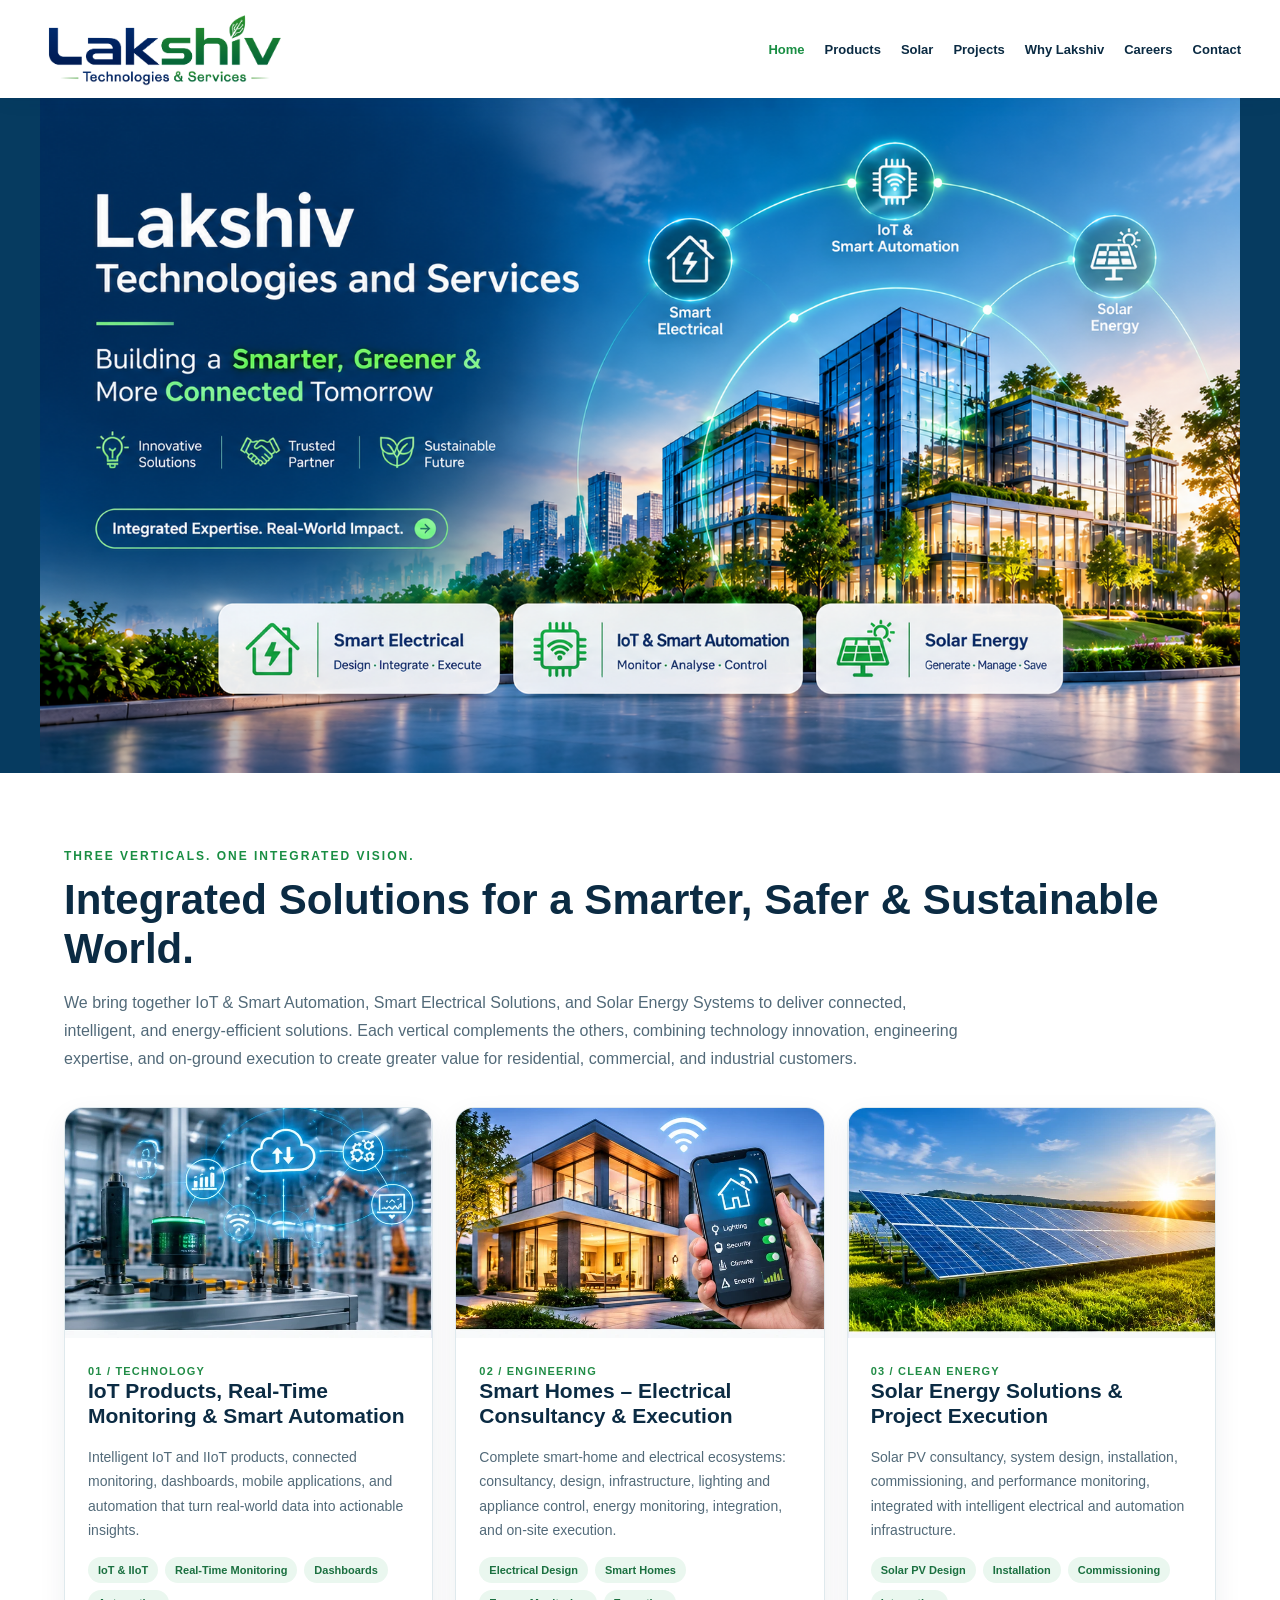
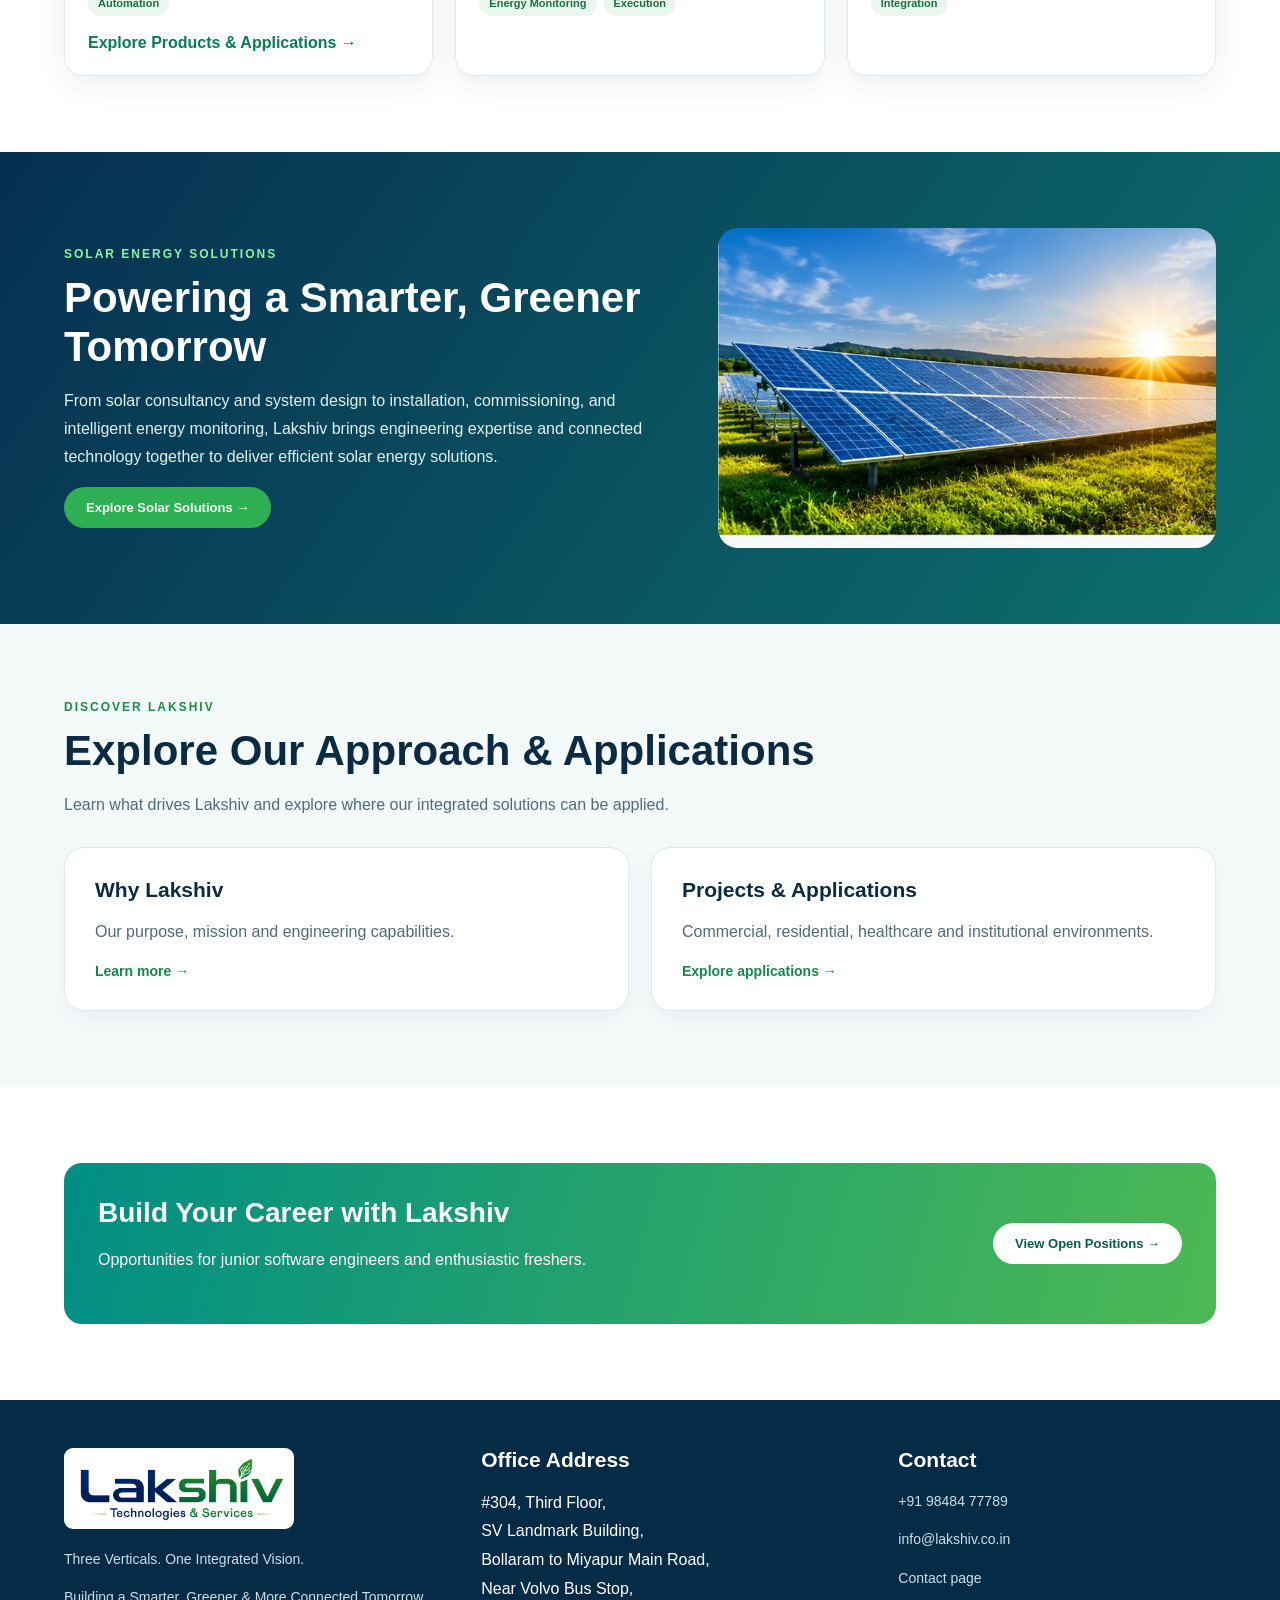
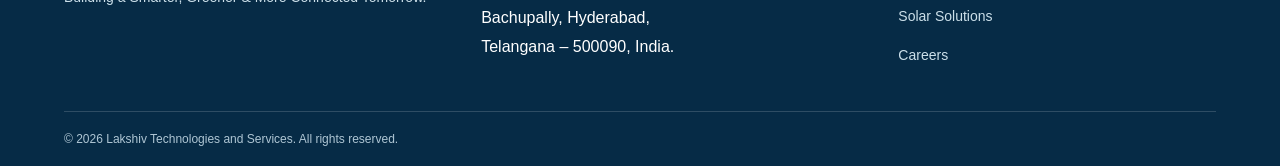
==== commit ccc534c3: "Add Lakshiv website redesign v2" ====
--- a/index.html
+++ b/index.html
@@ -1,1796 +1,14 @@
 <!DOCTYPE html>
-<html lang="en">
 
-<head>
-    <meta charset="UTF-8" />
-    <meta name="viewport" content="width=device-width, initial-scale=1.0" />
-    <title>Lakshiv Technologies & Services — Engineering Smarter Systems</title>
-    <link
-        href="https://fonts.googleapis.com/css2?family=Barlow:ital,wght@0,300;0,400;0,500;0,600;0,700;0,800;1,700&family=Barlow+Condensed:wght@400;500;600;700;800&display=swap"
-        rel="stylesheet" />
-    <link rel="icon" type="image/png" href="/images/favicon.jpeg">
-</head>
-<style>
-    :root {
-
-        /* Light Theme */
-        --bg: #FFFFFF;
-        --surface: #F8FAFC;
-        --surface2: #F1F5F9;
-
-        --text: #1E293B;
-        --white: #0F172A;
-        --off-white: #334155;
-        --muted: #64748B;
-
-        --border: rgba(0, 0, 0, .08);
-        --border2: rgba(0, 0, 0, .12);
-
-        --green: #129239;
-        --green-dim: rgba(18, 146, 57, .12);
-    }
-
-    *,
-    *::before,
-    *::after {
-        box-sizing: border-box;
-        margin: 0;
-        padding: 0;
-    }
-
-    html {
-        scroll-behavior: smooth;
-    }
-
-    body {
-        background: var(--bg);
-        color: var(--text);
-        font-family: 'Barlow', sans-serif;
-        font-weight: 300;
-        overflow-x: hidden;
-        -webkit-font-smoothing: antialiased;
-    }
-
-    body.dark {
-
-        --bg: #0B0F14;
-
-        --surface: #111827;
-        --surface2: #1F2937;
-
-        --text: #F8FAFC;
-        --white: #FFFFFF;
-
-        --off-white: #CBD5E1;
-        --muted: #94A3B8;
-
-        --border: rgba(255, 255, 255, .08);
-        --border2: rgba(255, 255, 255, .12);
-
-        --green: #129239;
-        --green-dim: rgba(18, 146, 57, .15);
-    }
-
-    body.dark .logo img {
-        content: url("images/lakshiv-logo-transparent.png");
-    }
-
-    body:not(.dark) .logo img {
-        content: url("images/lakshiv-logo.png");
-    }
-
-    /* ── NAV ── */
-    nav {
-        position: fixed;
-        top: 0;
-        left: 0;
-        right: 0;
-        z-index: 100;
-
-        display: flex;
-        align-items: center;
-        justify-content: space-between;
-
-        height: 72px;
-        padding: 0 2rem;
-
-        /* background: rgba(10, 10, 10, 0.92); */
-        backdrop-filter: blur(16px);
-
-        border-bottom: 1px solid rgba(255, 255, 255, 0.08);
-    }
-
-    .logo {
-        display: flex;
-        align-items: center;
-        height: 72px;
-    }
-
-    .logo img {
-        width: 250px;
-        height: auto;
-        display: block;
-    }
-
-    .nav-links {
-        display: flex;
-        gap: 2.5rem;
-        list-style: none;
-        align-items: center;
-        color: #129239;
-    }
-
-    .nav-links a,
-    .nav-links a:link,
-    .nav-links a:visited {
-        color: #129239;
-        /* Lakshiv green */
-        text-decoration: none;
-        font-size: 0.95rem;
-        font-weight: 600;
-        letter-spacing: 0.5px;
-        transition: all 0.3s ease;
-        display: inline-block;
-    }
-
-    .nav-links a::after {
-        content: "";
-        position: absolute;
-        left: 0;
-        bottom: -6px;
-
-        width: 0%;
-        height: 2px;
-
-        background: #129239;
-        transition: width 0.3s ease;
-    }
-
-    .nav-links a.active {
-        color: #129239;
-        font-weight: 700;
-        transform: scale(1.08);
-        position: relative;
-    }
-
-    .nav-links a.active::after {
-        content: "";
-        position: absolute;
-
-        left: 50%;
-        bottom: -8px;
-
-        transform: translateX(-50%);
-
-        width: 26px;
-        height: 3px;
-
-        background: #129239;
-        border-radius: 10px;
-
-        box-shadow: 0 0 8px rgba(18, 146, 57, .35);
-    }
-
-    .nav-links a:hover {
-        color: #129239;
-        font-weight: 700;
-        transform: translateY(-2px) scale(1.08);
-    }
-
-    .nav-links a:hover::after {
-        width: 100%;
-    }
-
-    .nav-email-link {
-        background: var(--green) !important;
-        color: var(--bg) !important;
-        padding: 0.5rem 1.3rem;
-        border-radius: 2px;
-        font-size: 0.75rem !important;
-        font-weight: 600 !important;
-        letter-spacing: 1.5px !important;
-        transition: opacity 0.2s !important;
-    }
-
-    .nav-email-link:hover {
-        opacity: 0.85 !important;
-    }
-
-    /* ── MODAL ── */
-    .modal-overlay {
-        display: none;
-        position: fixed;
-        inset: 0;
-        background: rgba(0, 0, 0, 0.8);
-        backdrop-filter: blur(8px);
-        z-index: 200;
-        align-items: center;
-        justify-content: center;
-    }
-
-    .modal-overlay.open {
-        display: flex;
-    }
-
-    .modal-box {
-        background: var(--surface);
-        border: 1px solid var(--border2);
-        border-radius: 4px;
-        padding: 3rem;
-        max-width: 460px;
-        width: 90%;
-        text-align: center;
-        position: relative;
-    }
-
-    .modal-icon {
-        font-size: 2.5rem;
-        margin-bottom: 1rem;
-    }
-
-    .modal-box h2 {
-        font-family: 'Barlow Condensed', sans-serif;
-        font-weight: 700;
-        font-size: 1.8rem;
-        letter-spacing: 1px;
-        text-transform: uppercase;
-        margin-bottom: 0.8rem;
-        color: var(--white);
-    }
-
-    .modal-box p {
-        color: var(--muted);
-        line-height: 1.75;
-        font-size: 0.9rem;
-    }
-
-    .modal-close {
-        position: absolute;
-        top: 1rem;
-        right: 1.2rem;
-        background: none;
-        border: none;
-        color: var(--muted);
-        font-size: 1.2rem;
-        cursor: pointer;
-        transition: color 0.2s;
-    }
-
-    .modal-close:hover {
-        color: var(--white);
-    }
-
-    .modal-badge {
-        display: inline-block;
-        background: var(--green-dim);
-        color: var(--green);
-        border: 1px solid rgba(0, 230, 118, 0.3);
-        border-radius: 2px;
-        padding: 0.3rem 1rem;
-        font-size: 0.72rem;
-        margin-top: 1.2rem;
-        letter-spacing: 2px;
-        text-transform: uppercase;
-        font-weight: 600;
-    }
-
-    /* ── SECTIONS ── */
-    section {
-        position: relative;
-        z-index: 1;
-        padding: 7rem 4rem;
-    }
-
-    .section-label {
-        font-size: 0.7rem;
-        letter-spacing: 4px;
-        text-transform: uppercase;
-        color: var(--green);
-        margin-bottom: 1.2rem;
-        font-weight: 600;
-    }
-
-    .section-title {
-        font-family: 'Barlow Condensed', sans-serif;
-        font-weight: 700;
-        text-transform: uppercase;
-        font-size: clamp(2.2rem, 5vw, 4rem);
-        line-height: 1.05;
-        letter-spacing: 1px;
-        color: var(--white);
-        margin-bottom: 1.2rem;
-    }
-
-    .section-title em {
-        font-style: italic;
-        color: var(--green);
-        text-transform: none;
-        font-family: 'Barlow', sans-serif;
-        font-weight: 300;
-    }
-
-    .section-sub {
-        color: var(--muted);
-        max-width: 640px;
-        line-height: 1.8;
-        font-size: 1rem;
-        margin-bottom: 3.5rem;
-    }
-
-    /* ── HERO ── */
-    #hero {
-        min-height: auto;
-        display: block;
-        padding: 2rem 4rem 4rem;
-    }
-
-    #hero::before {
-        content: '';
-        position: absolute;
-        top: 0;
-        right: 0;
-        width: 50%;
-        height: 100%;
-        background: radial-gradient(ellipse at 80% 50%, rgba(18, 146, 57, 0.06)0%, transparent 70%);
-        pointer-events: none;
-    }
-
-    .hero-inner {
-        max-width: 900px;
-        position: relative;
-        z-index: 1;
-    }
-
-    .hero-eyebrow {
-        display: inline-flex;
-        align-items: center;
-        gap: 0.8rem;
-        font-size: 0.72rem;
-        letter-spacing: 4px;
-        text-transform: uppercase;
-        color: var(--green);
-        margin-bottom: 2rem;
-        font-weight: 600;
-        animation: fadeUp 0.6s ease both;
-    }
-
-    .eyebrow-dot {
-        width: 6px;
-        height: 6px;
-        border-radius: 50%;
-        background: var(--green);
-        animation: pulse 2s infinite;
-    }
-
-    @keyframes pulse {
-
-        0%,
-        100% {
-            opacity: 1;
-        }
-
-        50% {
-            opacity: 0.3;
-        }
-    }
-
-    h1 {
-        font-family: 'Barlow Condensed', sans-serif;
-        font-weight: 800;
-        text-transform: uppercase;
-        font-size: clamp(2rem, 4vw, 3.4rem);
-        line-height: 1.08;
-        letter-spacing: 1px;
-        color: var(--white);
-        margin-bottom: 1.6rem;
-        animation: fadeUp 0.7s 0.1s ease both;
-    }
-
-    h1 em {
-        font-style: italic;
-        color: var(--green);
-        font-weight: 700;
-        text-transform: none;
-        font-family: 'Barlow', sans-serif;
-    }
-
-    h1 .dim {
-        color: var(--muted);
-    }
-
-    .hero-sub-text {
-        font-size: 1.1rem;
-        color: var(--muted);
-        max-width: 580px;
-        line-height: 1.85;
-        margin-bottom: 3rem;
-        animation: fadeUp 0.7s 0.2s ease both;
-        font-weight: 300;
-    }
-
-    .hero-btns {
-        display: flex;
-        gap: 1rem;
-        flex-wrap: wrap;
-        animation: fadeUp 0.7s 0.3s ease both;
-    }
-
-    .theme-btn {
-
-        width: 42px;
-        height: 42px;
-
-        border: none;
-        border-radius: 50%;
-
-        cursor: pointer;
-
-        background: var(--surface);
-        color: var(--green);
-
-        font-size: 1.1rem;
-
-        transition: .3s;
-
-        border: 1px solid var(--border);
-    }
-
-    .theme-btn:hover {
-
-        transform: rotate(20deg) scale(1.08);
-
-        box-shadow:
-            0 0 20px rgba(18, 146, 57, .18);
-    }
-
-    .btn-primary {
-        background: var(--green);
-        color: var(--bg);
-        border: none;
-        padding: 1rem 2.5rem;
-        border-radius: 2px;
-        font-family: 'Barlow', sans-serif;
-        font-weight: 600;
-        font-size: 0.82rem;
-        letter-spacing: 2px;
-        text-transform: uppercase;
-        cursor: pointer;
-        transition: opacity 0.2s;
-    }
-
-    .btn-primary:hover {
-        opacity: 0.85;
-    }
-
-    .btn-ghost {
-        background: transparent;
-        border: 1px solid var(--border2);
-        color: var(--off-white);
-        padding: 1rem 2.5rem;
-        border-radius: 2px;
-        font-family: 'Barlow', sans-serif;
-        font-size: 0.82rem;
-        letter-spacing: 2px;
-        text-transform: uppercase;
-        cursor: pointer;
-        transition: border-color 0.2s, color 0.2s;
-    }
-
-    .btn-ghost:hover {
-        border-color: var(--green);
-        color: var(--green);
-    }
-
-    .stats {
-        display: flex;
-        gap: 5rem;
-        margin-top: 5rem;
-        padding-top: 3rem;
-        border-top: 1px solid var(--border);
-        animation: fadeUp 0.7s 0.4s ease both;
-        flex-wrap: wrap;
-    }
-
-    .stat-val {
-        font-family: 'Barlow Condensed', sans-serif;
-        font-size: 3.5rem;
-        font-weight: 700;
-        color: var(--green);
-        line-height: 1;
-        letter-spacing: -1px;
-    }
-
-    .stat-label {
-        font-size: 0.72rem;
-        color: var(--muted);
-        margin-top: 0.4rem;
-        letter-spacing: 2px;
-        text-transform: uppercase;
-        font-weight: 500;
-    }
-
-    /* ── MARQUEE / SCROLLING CARDS ── */
-    .marquee-wrap {
-        background: var(--surface);
-        border-bottom: 1px solid var(--border);
-        padding: 2.8rem 0;
-        margin-top: 76px;
-        overflow: hidden;
-        position: relative;
-    }
-
-    .marquee-wrap::before,
-    .marquee-wrap::after {
-        content: '';
-        position: absolute;
-        top: 0;
-        bottom: 0;
-        width: 140px;
-        z-index: 2;
-        pointer-events: none;
-    }
-
-    .marquee-wrap::before {
-        left: 0;
-        background: linear-gradient(90deg, var(--surface) 20%, transparent);
-    }
-
-    .marquee-wrap::after {
-        right: 0;
-        background: linear-gradient(270deg, var(--surface) 20%, transparent);
-    }
-
-    .marquee-track {
-        display: flex;
-        gap: 1.4rem;
-        width: max-content;
-        animation: marqueeScroll 30s linear infinite;
-    }
-
-    .marquee-wrap:hover .marquee-track {
-        animation-play-state: paused;
-    }
-
-    @keyframes marqueeScroll {
-        from {
-            transform: translateX(0);
-        }
-
-        to {
-            transform: translateX(-50%);
-        }
-    }
-
-    .m-card {
-        flex: 0 0 auto;
-        width: 300px;
-        background: var(--bg);
-        border: 1px solid var(--border2);
-        border-radius: 6px;
-        padding: 1.6rem 1.5rem;
-        display: flex;
-        align-items: center;
-        gap: 1.2rem;
-        position: relative;
-        overflow: hidden;
-        transition: transform 0.35s ease, border-color 0.35s ease, box-shadow 0.35s ease;
-        animation: cardGlow 3.4s ease-in-out infinite;
-    }
-
-    .m-card:nth-child(2) {
-        animation-delay: 0.4s;
-    }
-
-    .m-card:nth-child(3) {
-        animation-delay: 0.8s;
-    }
-
-    .m-card:nth-child(4) {
-        animation-delay: 1.2s;
-    }
-
-    .m-card:nth-child(5) {
-        animation-delay: 1.6s;
-    }
-
-    @keyframes cardGlow {
-
-        0%,
-        100% {
-            box-shadow: 0 0 0 rgba(0, 230, 118, 0);
-            border-color: var(--border2);
-        }
-
-        50% {
-            box-shadow: 0 0 22px rgba(18, 146, 57, 0.16);
-            border-color: rgba(18, 146, 57, 0.40);
-        }
-    }
-
-    .m-card::after {
-        content: '';
-        position: absolute;
-        inset: 0;
-        border-radius: 6px;
-        background: linear-gradient(120deg, transparent 30%, rgba(18, 146, 57, 0.16) 50%, transparent 70%);
-        transform: translateX(-100%);
-        transition: opacity 0.3s ease;
-        opacity: 0;
-        pointer-events: none;
-    }
-
-    .m-card:hover {
-        transform: translateY(-7px) scale(1.02);
-        box-shadow: 0 14px 32px rgba(18, 146, 57, 0.20);
-        border-color: var(--green);
-    }
-
-    .m-card:hover::after {
-        opacity: 1;
-        animation: shimmer 1.1s ease forwards;
-    }
-
-    @keyframes shimmer {
-        to {
-            transform: translateX(100%);
-        }
-    }
-
-    .m-card img {
-        height: 50px;
-        width: auto;
-        flex-shrink: 0;
-        filter: drop-shadow(0 0 8px rgba(0, 230, 118, 0.3));
-        position: relative;
-        z-index: 1;
-    }
-
-    .m-card-text {
-        position: relative;
-        z-index: 1;
-    }
-
-    .m-card-text h4 {
-        font-family: 'Barlow Condensed', sans-serif;
-        font-weight: 700;
-        font-size: 0.98rem;
-        letter-spacing: 0.5px;
-        text-transform: uppercase;
-        color: var(--white);
-        margin-bottom: 0.3rem;
-        line-height: 1.2;
-    }
-
-    .m-card-text p {
-        font-size: 0.76rem;
-        color: var(--muted);
-        line-height: 1.5;
-    }
-
-    .m-card.headline {
-        background: linear-gradient(135deg, rgba(18, 146, 57, 0.12), var(--bg) 70%);
-        border-color: rgba(0, 230, 118, 0.4);
-        width: 380px;
-    }
-
-    .m-card.headline .m-card-text h4 {
-        font-size: 0.92rem;
-        line-height: 1.35;
-        letter-spacing: 0.3px;
-    }
-
-    .m-card.headline img {
-        height: 56px;
-    }
-
-    /* ── CARDS GRID ── */
-    .cards-grid {
-        display: grid;
-        gap: 1px;
-        background: var(--border);
-        border: 1px solid var(--border);
-    }
-
-    .cards-grid.three-col {
-        grid-template-columns: repeat(3, 1fr);
-    }
-
-    .cards-grid.four-col {
-        grid-template-columns: repeat(4, 1fr);
-    }
-
-    .cards-grid.two-col {
-        grid-template-columns: repeat(2, 1fr);
-    }
-
-    .card {
-        background: var(--surface);
-        padding: 2.5rem;
-        transition: background 0.2s;
-        position: relative;
-        overflow: hidden;
-    }
-
-    .card::before {
-        content: '';
-        position: absolute;
-        top: 0;
-        left: 0;
-        width: 3px;
-        height: 0;
-        background: var(--green);
-        transition: height 0.3s ease;
-    }
-
-    .card:hover {
-        background: var(--surface2);
-    }
-
-    .card:hover::before {
-        height: 100%;
-    }
-
-    .card-num {
-        font-family: 'Barlow Condensed', sans-serif;
-        font-size: 0.72rem;
-        color: var(--green);
-        margin-bottom: 1.5rem;
-        letter-spacing: 3px;
-        font-weight: 600;
-    }
-
-    .card h3 {
-        font-family: 'Barlow Condensed', sans-serif;
-        font-weight: 700;
-        font-size: 1.2rem;
-        margin-bottom: 0.8rem;
-        color: var(--white);
-        line-height: 1.25;
-        text-transform: uppercase;
-        letter-spacing: 0.5px;
-    }
-
-    .card p {
-        font-size: 0.88rem;
-        color: var(--muted);
-        line-height: 1.8;
-    }
-
-    /* ── SPLIT ── */
-    .split-grid {
-        display: grid;
-        grid-template-columns: 1fr 1fr;
-        gap: 5rem;
-        align-items: start;
-    }
-
-    .point-list {
-        list-style: none;
-        display: flex;
-        flex-direction: column;
-    }
-
-    .point-item {
-        display: flex;
-        align-items: flex-start;
-        gap: 1.2rem;
-        padding: 1.2rem 0;
-        border-bottom: 1px solid var(--border);
-    }
-
-    .point-item:first-child {
-        border-top: 1px solid var(--border);
-    }
-
-    .point-arrow {
-        color: var(--green);
-        font-size: 0.9rem;
-        margin-top: 2px;
-        flex-shrink: 0;
-        font-weight: 700;
-    }
-
-    .point-item span {
-        font-size: 0.92rem;
-        color: var(--off-white);
-        line-height: 1.65;
-    }
-
-    .text-block h3 {
-        font-family: 'Barlow Condensed', sans-serif;
-        font-weight: 700;
-        font-size: 1.6rem;
-        color: var(--white);
-        margin-bottom: 1.2rem;
-        line-height: 1.2;
-        text-transform: uppercase;
-        letter-spacing: 1px;
-    }
-
-    .text-block p {
-        font-size: 0.9rem;
-        color: var(--muted);
-        line-height: 1.9;
-        margin-bottom: 1rem;
-    }
-
-    .formerly {
-        font-size: 0.75rem;
-        color: var(--muted);
-        margin-top: 2rem;
-        padding-top: 1.5rem;
-        border-top: 1px solid var(--border);
-        letter-spacing: 0.3px;
-        font-style: italic;
-    }
-
-    /* ── STEPS ── */
-    .approach-steps {
-        display: flex;
-        flex-direction: column;
-        max-width: 780px;
-        margin-bottom: 5rem;
-    }
-
-    .step {
-        display: grid;
-        grid-template-columns: 80px 1fr;
-        gap: 2rem;
-        align-items: start;
-        padding: 2rem 0;
-        border-bottom: 1px solid var(--border);
-    }
-
-    .step:first-child {
-        border-top: 1px solid var(--border);
-    }
-
-    .step-num {
-        font-family: 'Barlow Condensed', sans-serif;
-        font-size: 2rem;
-        font-weight: 800;
-        color: var(--green);
-        opacity: 0.3;
-        line-height: 1;
-    }
-
-    body.dark .step-num {
-        opacity: 1;
-    }
-
-    .step h4 {
-        font-family: 'Barlow Condensed', sans-serif;
-        font-weight: 700;
-        font-size: 1.1rem;
-        margin-bottom: 0.4rem;
-        color: var(--white);
-        text-transform: uppercase;
-        letter-spacing: 0.5px;
-    }
-
-    .step p {
-        font-size: 0.88rem;
-        color: var(--muted);
-        line-height: 1.7;
-    }
-
-    /* ── MISSION ── */
-    .mission-box {
-        border: 1px solid rgba(18, 146, 57, 0.25);
-        padding: 4rem 5rem;
-        max-width: 900px;
-        margin: 0 auto;
-        position: relative;
-        background: var(--green-dim);
-    }
-
-    .mission-box::before {
-        content: '"';
-        font-family: 'Barlow Condensed', sans-serif;
-        font-size: 10rem;
-        font-weight: 800;
-        color: var(--green);
-        opacity: 0.12;
-        position: absolute;
-        top: -1.5rem;
-        left: 2rem;
-        line-height: 1;
-    }
-
-    .mission-box blockquote {
-        font-family: 'Barlow', sans-serif;
-        font-size: clamp(1.1rem, 2vw, 1.4rem);
-        font-weight: 300;
-        line-height: 1.85;
-        font-style: italic;
-        color: var(--off-white);
-        position: relative;
-        z-index: 1;
-    }
-
-    .mission-box cite {
-        display: block;
-        margin-top: 1.5rem;
-        font-size: 0.72rem;
-        letter-spacing: 3px;
-        text-transform: uppercase;
-        color: var(--green);
-        font-style: normal;
-        font-weight: 600;
-    }
-
-    /* ── UNDER CONSTRUCTION ── */
-    .under-construction {
-        border: 1px solid var(--border);
-        padding: 5rem 2rem;
-        text-align: center;
-        background: var(--surface);
-    }
-
-    .uc-label {
-        font-size: 0.7rem;
-        letter-spacing: 4px;
-        text-transform: uppercase;
-        color: var(--green);
-        margin-bottom: 0.8rem;
-        font-weight: 600;
-    }
-
-    .uc-title {
-        font-family: 'Barlow Condensed', sans-serif;
-        font-size: 2rem;
-        font-weight: 700;
-        color: var(--white);
-        text-transform: uppercase;
-        letter-spacing: 1px;
-        margin-bottom: 0.8rem;
-    }
-
-    .uc-text {
-        color: var(--muted);
-        font-size: 0.9rem;
-        line-height: 1.75;
-        max-width: 400px;
-        margin: 0 auto 1.5rem;
-    }
-
-    .uc-badge {
-        display: inline-block;
-        background: var(--green-dim);
-        color: var(--green);
-        border: 1px solid rgba(18, 146, 57, 0.30);
-        border-radius: 2px;
-        padding: 0.3rem 1rem;
-        font-size: 0.72rem;
-        letter-spacing: 2px;
-        text-transform: uppercase;
-        font-weight: 600;
-    }
-
-    /* ── CAREERS ── */
-    .careers-box {
-        border: 1px solid var(--border);
-        padding: 3.5rem;
-        background: var(--surface);
-        max-width: 680px;
-    }
-
-    .careers-box p {
-        color: var(--muted);
-        line-height: 1.85;
-        margin-bottom: 1.2rem;
-        font-size: 0.92rem;
-    }
-
-    /* ── CONTACT ── */
-    #contact {
-        background: var(--surface);
-        border-top: 1px solid var(--border);
-    }
-
-    .contact-box {
-        max-width: 680px;
-    }
-
-    .contact-email {
-        font-family: 'Barlow Condensed', sans-serif;
-        font-size: 2.5rem;
-        font-weight: 700;
-        text-transform: uppercase;
-        letter-spacing: 2px;
-        color: var(--green);
-        text-decoration: none;
-        display: block;
-        margin-bottom: 2.5rem;
-        transition: opacity 0.2s;
-    }
-
-    .contact-email:hover {
-        opacity: 0.7;
-    }
-
-    .address-block {
-        padding: 1.8rem;
-        border: 1px solid var(--border);
-        background: var(--bg);
-        margin-bottom: 1.5rem;
-    }
-
-    .address-block strong {
-        font-family: 'Barlow Condensed', sans-serif;
-        font-size: 1rem;
-        font-weight: 700;
-        color: var(--white);
-        text-transform: uppercase;
-        letter-spacing: 1px;
-        display: block;
-        margin-bottom: 0.6rem;
-    }
-
-    .address-block p {
-        font-size: 0.85rem;
-        color: var(--muted);
-        line-height: 1.9;
-    }
-
-    .map-container {
-        border: 1px solid var(--border);
-        overflow: hidden;
-    }
-
-    .map-container iframe {
-        display: block;
-        width: 100%;
-        height: 300px;
-        border: none;
-        filter: grayscale(100%) contrast(90%);
-    }
-
-    /* ── FOOTER ── */
-    footer {
-        border-top: 1px solid var(--border);
-        padding: 2rem 4rem;
-        display: flex;
-        justify-content: space-between;
-        align-items: center;
-        flex-wrap: wrap;
-        gap: 1rem;
-        background: var(--bg);
-    }
-
-    footer p {
-        font-size: 0.75rem;
-        color: var(--muted);
-        letter-spacing: 0.5px;
-    }
-
-    .footer-brand {
-        font-family: 'Barlow Condensed', sans-serif;
-        font-size: 0.85rem;
-        color: var(--green);
-        letter-spacing: 2px;
-        text-transform: uppercase;
-        font-weight: 600;
-    }
-
-    /* ── DIVIDER LINES ── */
-    .section-divider {
-        border: none;
-        border-top: 1px solid var(--border);
-        margin: 0;
-    }
-
-    /* ── ANIMATIONS ── */
-    @keyframes fadeUp {
-        from {
-            opacity: 0;
-            transform: translateY(20px);
-        }
-
-        to {
-            opacity: 1;
-            transform: translateY(0);
-        }
-    }
-
-    .reveal {
-        opacity: 0;
-        transform: translateY(24px);
-        transition: opacity 0.7s ease, transform 0.7s ease;
-    }
-
-    .reveal.visible {
-        opacity: 1;
-        transform: translateY(0);
-    }
-
-    /* ── RESPONSIVE ── */
-    @media (max-width: 900px) {
-        nav {
-            padding: 1rem 1.5rem;
-        }
-
-        .nav-links {
-            display: none;
-        }
-
-        section,
-        #hero {
-            padding: 5rem 1.5rem 3rem;
-        }
-
-        .stats {
-            gap: 2.5rem;
-        }
-
-        .split-grid {
-            grid-template-columns: 1fr;
-            gap: 2.5rem;
-        }
-
-        .cards-grid.three-col,
-        .cards-grid.four-col,
-        .cards-grid.two-col {
-            grid-template-columns: 1fr;
-        }
-
-        .mission-box {
-            padding: 2.5rem 2rem;
-        }
-
-        .m-card {
-            width: 240px;
-            padding: 1.2rem 1.1rem;
-        }
-
-        .m-card.headline {
-            width: 280px;
-        }
-
-        .m-card img {
-            height: 40px;
-        }
-
-        footer {
-            flex-direction: column;
-            text-align: center;
-        }
-    }
-</style>
-</head>
-
-<body>
-
-    <!-- MODAL -->
-    <div class="modal-overlay" id="ucModal">
-        <div class="modal-box">
-            <button class="modal-close" onclick="closeModal()">✕</button>
-            <div class="modal-icon">🚧</div>
-            <h2 id="modalTitle">Coming Soon</h2>
-            <p id="modalDesc"></p>
-            <div class="modal-badge">Coming Soon</div>
-            <p id="modalNote"
-                style="margin-top:1rem; font-size:0.78rem; color:var(--muted); font-style:italic; display:none;"></p>
-        </div>
-    </div>
-
-    <!-- NAV -->
-    <nav>
-        <a href="#hero" class="logo">
-            <img src="images/lakshiv-logo.png" alt="Lakshiv Technologies & Services">
-        </a>
-        <ul class="nav-links">
-            <li><a href="#products">Products</a>
-            </li>
-            <li><a href="#services">Services</a>
-            </li>
-            <li><a href="#why">Why Lakshiv</a></li>
-            <li><a href="#contact" onclick="highlightAddress()">Contact</a></li>
-            <li><a href="#careers">Careers</a></li>
-            <li><a href="https://login.lakshiv.co.in/login/" target="_blank" class="nav-email-link">Email</a></li>
-            <button id="themeToggle" class="theme-btn">
-                🌙
-            </button>
-        </ul>
-    </nav>
-
-    <!-- FLASHY SCROLLING CARDS -->
-    <div class="marquee-wrap">
-        <div class="marquee-track" id="marqueeTrack">
-            <div class="m-card headline">
-                <img src="[data-uri]"
-                    alt="Lakshiv" />
-                <div class="m-card-text">
-                    <h4>Engineering Smarter Systems That Deliver Today, Scale Tomorrow</h4>
-                </div>
-            </div>
-            <div class="m-card">
-                <img src="[data-uri]"
-                    alt="Smart Solutions" />
-                <div class="m-card-text">
-                    <h4>Smart Solutions</h4>
-                    <p>Intelligent systems, built to think ahead.</p>
-                </div>
-            </div>
-            <div class="m-card">
-                <img src="[data-uri]"
-                    alt="Efficient Operations" />
-                <div class="m-card-text">
-                    <h4>Efficient Operations</h4>
-                    <p>Streamlined workflows, fewer errors.</p>
-                </div>
-            </div>
-            <div class="m-card">
-                <img src="[data-uri]"
-                    alt="Energy Efficiency" />
-                <div class="m-card-text">
-                    <h4>Energy Efficiency</h4>
-                    <p>Lower consumption, smarter output.</p>
-                </div>
-            </div>
-            <div class="m-card">
-                <img src="[data-uri]